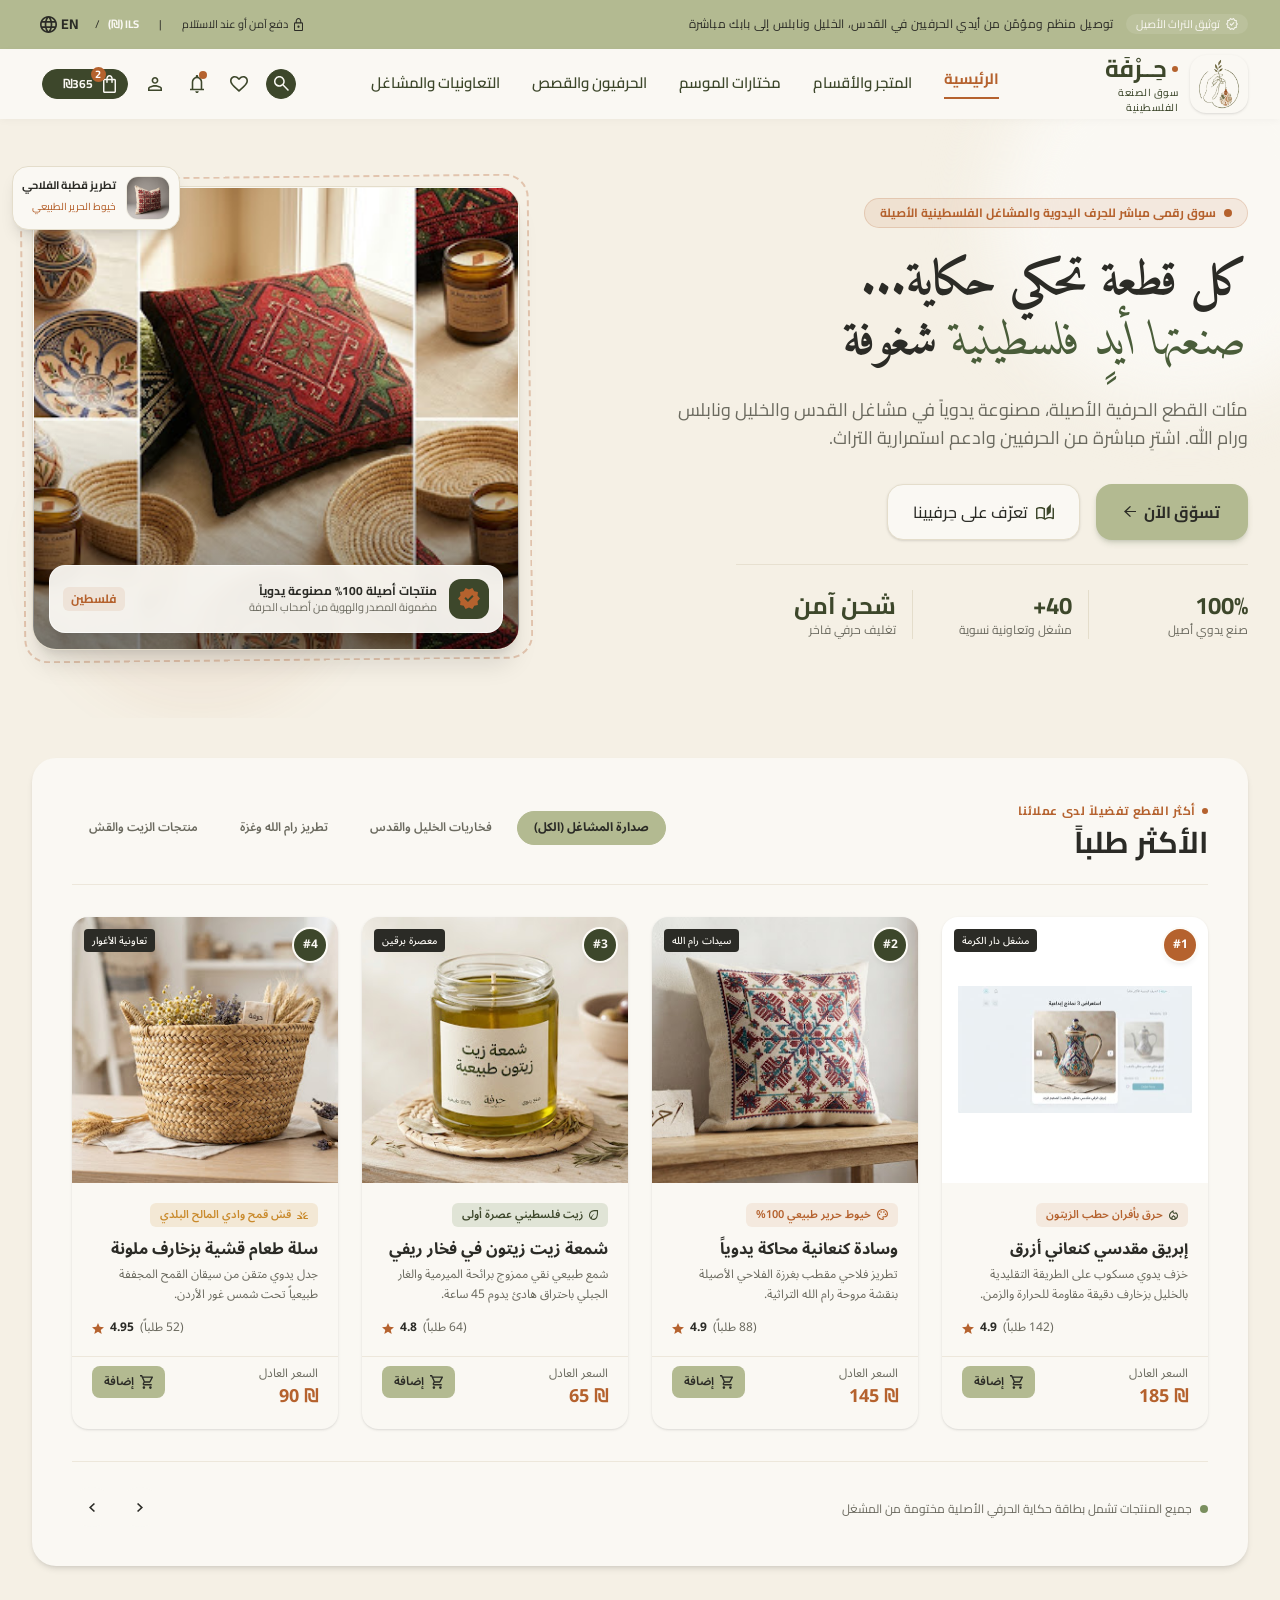
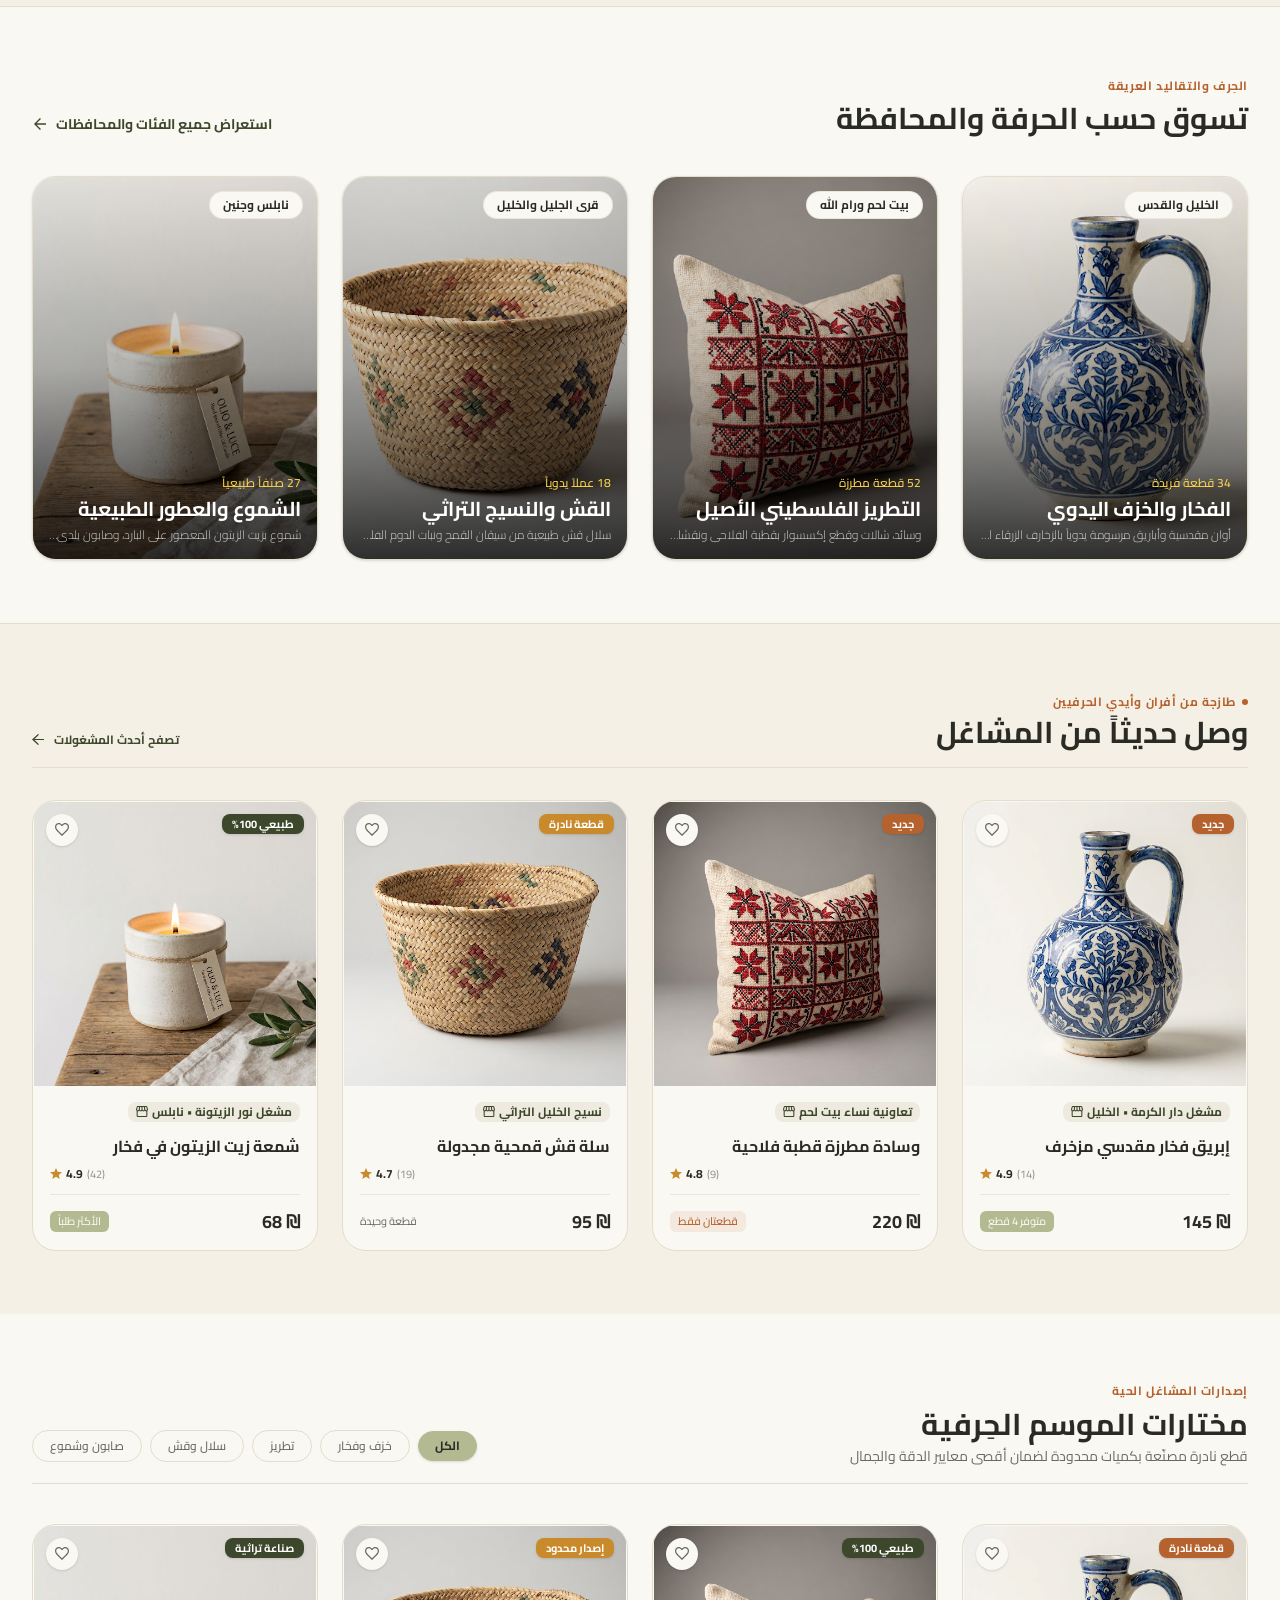
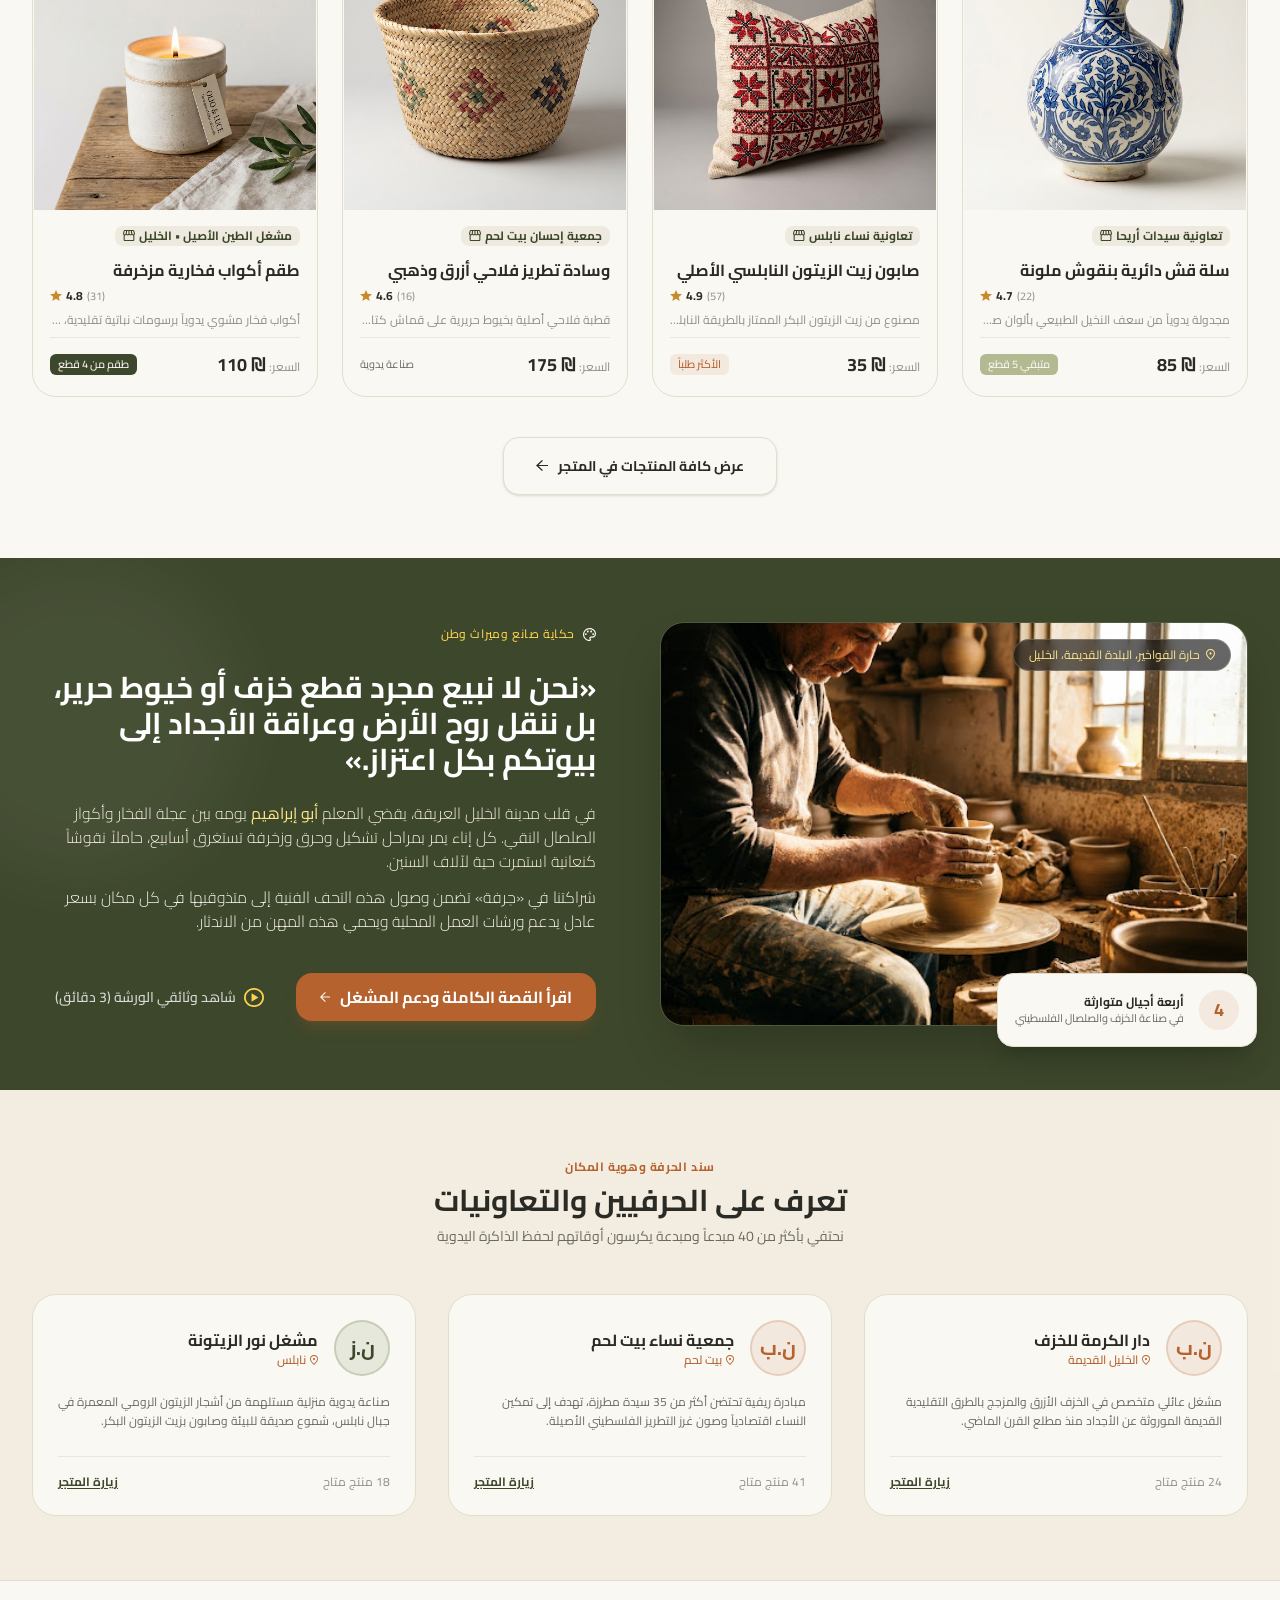
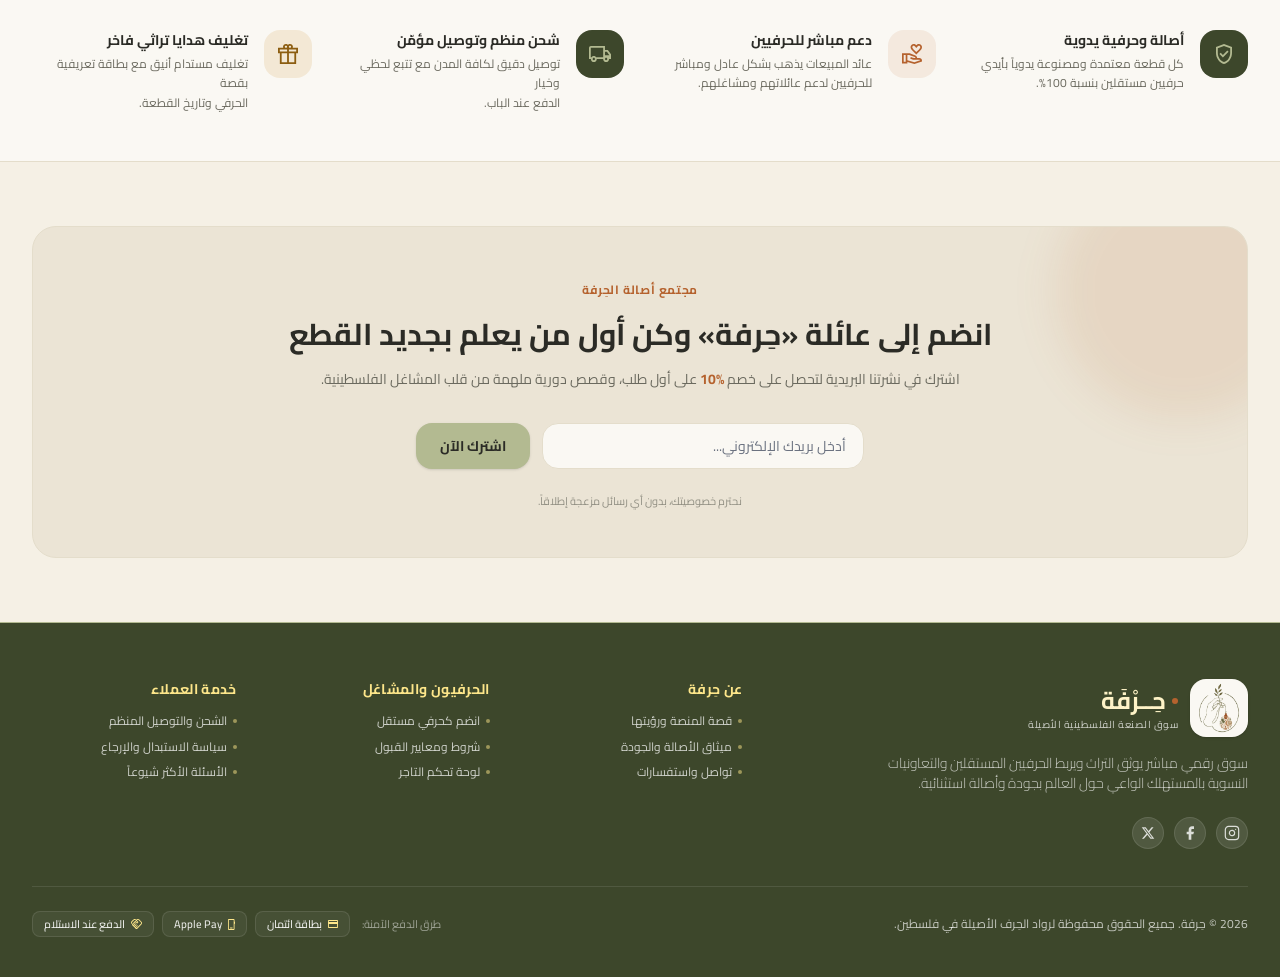
==== index.html @ 8f0bfb0e "firts commit" ====
<!DOCTYPE html>
<html lang="ar" dir="rtl" class="scroll-smooth motion-reduce:scroll-auto">

<head>
  <meta charset="UTF-8">
  <meta name="viewport" content="width=device-width, initial-scale=1.0">
  <meta name="description" content="حِرفة - سوق الصنعة الفلسطينية الأصيلة">
  <title>حِرفة | سوق الصنعة الفلسطينية الأصيلة</title>
  <link rel="preconnect" href="https://fonts.googleapis.com">
  <link rel="preconnect" href="https://fonts.gstatic.com" crossorigin>
  <link
    href="https://fonts.googleapis.com/css2?family=Amiri:ital,wght@0,700;1,400&family=Cairo:wght@300;400;500;600;700&family=Noto+Sans+Arabic:wght@400;500;600;700&display=swap"
    rel="stylesheet">
  <link rel="stylesheet" href="assets/css/output.css">
</head>

<body class="overflow-x-hidden bg-canvas font-cairo text-ink antialiased">

  <div id="toast"
    class="fixed left-1/2 top-5 z-[100] -translate-x-1/2 -translate-y-24 rounded-lg bg-olive px-5 py-3 text-sm font-semibold text-white shadow-soft transition-transform duration-300"
    role="status"></div>

  <header class="relative z-50 bg-surface" data-node-id="223:3408">
    <aside class="bg-sage px-4 py-2 text-ink lg:px-8" data-node-id="223:3409">
      <div class="mx-auto flex h-[32.667px] max-w-[1280px] items-center justify-center md:justify-between">
        <div class="flex shrink-0 items-center gap-3">
          <div class="flex items-center gap-1.5 rounded-full bg-white/10 px-2.5 py-0.5">
            <img src="assets/imgs/mcp/header-badge.svg" alt="" class="h-[11.88px] w-[12.441px]">
            <span class="text-[11px] leading-4 text-surface">توثيق التراث الأصيل</span>
          </div>
          <p class="hidden text-xs leading-4 tracking-[.3px] lg:block">توصيل منظم ومؤمّن من أيدي الحرفيين في القدس،
            الخليل ونابلس إلى بابك مباشرة</p>
        </div>
        <div class="hidden shrink-0 items-center gap-5 md:flex">
          <div class="flex items-center gap-1.5">
            <img src="assets/imgs/mcp/header-lock.svg" alt="" class="h-[12.656px] w-[9.687px]">
            <span class="text-[11px] leading-4">دفع آمن أو عند الاستلام</span>
          </div>
          <span class="text-[11px] leading-4">|</span>
          <div class="flex items-center gap-2">
            <span lang="en" class="text-[11px] font-bold leading-4 text-surface">ILS (₪)</span>
            <span class="text-[11px] leading-4">/</span>
            <button id="languageToggle" type="button" class="language-toggle flex items-center gap-1 rounded-lg p-2"
              aria-label="Switch to English">
              <span class="language-label text-sm font-bold leading-[14px]" lang="en">EN</span>
              <img src="assets/imgs/mcp/header-globe.svg" alt="" class="h-[16.667px] w-[16.667px]">
            </button>
          </div>
        </div>
      </div>
    </aside>

    <div class="h-[70px] bg-surface px-4 shadow-[0_2px_7.5px_rgba(43,43,38,.03)] backdrop-blur-[6px] lg:px-8"
      data-node-id="223:3436">
      <div class="mx-auto hidden h-full max-w-[1216px] items-center justify-between py-[10px] lg:flex">
        <a href="#home" class="flex w-[184px] shrink-0 items-center justify-start gap-3" aria-label="حرفة الرئيسية"
          data-node-id="223:3474">
          <span class="flex h-[58px] w-[58px] items-center justify-center rounded-[16px] bg-surface p-1 shadow-sm"><img
              src="assets/imgs/mcp/header-logo.png" alt="شعار حرفة" class="h-[50px] w-[50px] object-cover"></span>
          <div class="text-right">
            <div class="flex items-center justify-start gap-1.5"><span
                class="h-1.5 w-1.5 rounded-full bg-copper"></span><strong
                class="text-2xl font-bold leading-8 tracking-[-.6px] text-olive">حِــرْفَة</strong></div><small
              class="block text-[10px] font-medium leading-[15px] tracking-[.5px] text-olive">سوق الصنعة
              الفلسطينية</small>
          </div>
        </a>

        <nav class="flex shrink-0 items-center gap-8 text-[15px] font-semibold leading-[22.5px] text-olive"
          data-node-id="223:3463">
          <a href="#home" class="border-b-2 border-copper pb-1.5 font-bold text-copper">الرئيسية</a>
          <a href="#shop" class="py-1">المتجر والأقسام</a>
          <a href="#season" class="py-1">مختارات الموسم</a>
          <a href="#artisans" class="py-1">الحرفيون والقصص</a>
          <a href="#artisans" class="py-1">التعاونيات والمشاغل</a>
        </nav>

        <div class="flex h-[50px] shrink-0 items-center gap-3 p-[10px]" data-node-id="223:3438">
          <button id="searchButton"
            class="flex h-[30px] w-[30px] items-center justify-center overflow-hidden rounded-full border border-olive bg-olive p-px"
            aria-label="بحث"><img src="assets/imgs/mcp/header-search-exact.svg" alt=""
              class="h-[28.667px] w-[14.663px] max-w-none"></button>
          <button class="flex h-[30px] w-[30px] items-center justify-center rounded-full" aria-label="الحساب"><img
              src="assets/imgs/mcp/header-user.svg" alt="" class="h-[16.283px] w-[17.875px]"></button>
          <button class="relative flex h-[30px] w-[30px] items-center justify-center rounded-full"
            aria-label="الإشعارات"><img src="assets/imgs/mcp/header-bell.svg" alt=""
              class="h-[17.963px] w-[14.208px]"><span
              class="absolute right-[5.42px] top-[2.33px] h-2 w-2 rounded-full bg-copper"></span></button>
          <button class="flex h-[30px] w-[30px] items-center justify-center rounded-full" aria-label="المشاهدة"><img
              src="assets/imgs/mcp/header-eye.svg" alt="" class="h-[14.032px] w-[14.208px]"></button>
          <button id="cartButton"
            class="relative flex h-[30px] w-[86.208px] items-center justify-center gap-2.5 rounded-full border border-olive bg-olive px-[11px] text-surface"
            aria-label="سلة المشتريات">
            <span class="relative"><img src="assets/imgs/mcp/header-cart.svg" alt=""
                class="h-[17.875px] w-[14.208px]"><span id="cartCount"
                class="absolute left-[-12px] top-[-7.73px] flex h-[15px] min-w-[15px] items-center justify-center rounded-full bg-copper px-1 text-[11px] font-bold leading-[11px] text-white">2</span></span>
            <bdi id="cartTotal" class="w-10 text-right text-xs font-bold leading-3">₪365</bdi>
          </button>
        </div>
      </div>

      <div class="flex h-full items-center justify-between lg:hidden">
        <a href="#home"
          class="flex h-[52px] w-[52px] items-center justify-center rounded-[16px] bg-surface p-1 shadow-sm"><img
            src="assets/imgs/mcp/header-logo.png" alt="شعار حرفة" class="h-11 w-11 object-cover"></a>
        <div class="flex items-center gap-1"><button type="button"
            class="language-toggle flex h-9 items-center gap-1 rounded-full px-2 text-xs font-bold text-olive"
            aria-label="Switch to English"><span class="language-label" lang="en">EN</span><img
              src="assets/imgs/mcp/header-globe.svg" alt="" class="h-4 w-4"></button><button id="mobileSearchButton"
            class="flex h-9 w-9 items-center justify-center overflow-hidden rounded-full border border-olive bg-olive"
            aria-label="بحث"><img src="assets/imgs/mcp/header-search-exact.svg" alt=""
              class="h-[28.667px] w-[14.663px] max-w-none"></button><button id="menuButton"
            class="flex h-9 w-9 items-center justify-center rounded-full" aria-label="القائمة"><i data-lucide="menu"
              class="h-5 w-5"></i></button></div>
      </div>
    </div>

    <div id="mobileMenu" class="hidden border-t border-line bg-surface px-5 py-4 lg:hidden">
      <nav class="grid gap-3 text-sm font-semibold">
        <a href="#home">الرئيسية</a><a href="#shop">المتجر والأقسام</a><a href="#season">مختارات الموسم</a><a
          href="#artisans">الحرفيون والقصص</a><a href="#artisans">التعاونيات والمشاغل</a>
      </nav>
    </div>
  </header>

  <div id="searchPanel" class="fixed inset-0 z-[80] hidden bg-ink/50 p-4 backdrop-blur-sm">
    <div class="mx-auto mt-24 max-w-2xl rounded-lg bg-surface p-5 shadow-soft">
      <div class="flex items-center gap-3 border-b border-line pb-4">
        <i data-lucide="search" class="h-5 w-5 text-muted"></i>
        <input id="globalSearch" type="search" placeholder="ابحث عن قطعة، حرفة، أو مشغل..."
          class="w-full bg-transparent text-base outline-none">
        <button id="closeSearch" class="flex h-8 w-8 items-center justify-center rounded-full hover:bg-canvas"
          aria-label="إغلاق"><i data-lucide="x" class="h-4 w-4"></i></button>
      </div>
      <p class="pt-4 text-xs text-muted">جرّب: تطريز، فخار، قش، شموع</p>
    </div>
  </div>

  <main>
    <section id="home" class="relative h-auto overflow-hidden bg-canvas lg:h-[599px]" data-node-id="223:91">
      <div class="absolute -right-24 -top-24 h-96 w-96 rounded-full bg-surface blur-[32px]"></div>
      <div class="absolute bottom-0 left-10 h-80 w-80 rounded-full bg-copper/5 blur-[20px]"></div>
      <div
        class="relative mx-auto grid max-w-[1280px] gap-9 px-4 py-9 sm:py-12 lg:h-[599px] lg:grid-cols-12 lg:grid-rows-[471px] lg:gap-8 lg:px-8 lg:py-16">
        <div class="relative z-10 flex flex-col items-start gap-6 self-center text-right lg:col-span-7"
          data-node-id="223:95">
          <div
            class="flex max-w-full items-center gap-2 rounded-full border border-copper/20 bg-copper/10 px-3 py-1.5 text-[10px] font-bold leading-4 text-copper sm:px-[15px] sm:text-xs"
            data-node-id="223:96"><span class="h-2 w-2 shrink-0 rounded-full bg-copper"></span><span
              class="truncate">سوق رقمي مباشر للحِرف اليدوية والمشاغل الفلسطينية الأصيلة</span></div>
          <h1
            class="w-full font-amiri text-[36px] font-bold leading-[1.25] text-ink sm:text-5xl lg:text-[48px] lg:leading-[60px]"
            data-node-id="223:100">كل قطعة تحكي حكاية...<br><em class="font-normal text-[#4a5d3a]">صنعتها أيدٍ
              فلسطينية</em> شغوفة</h1>
          <p class="w-full max-w-[576px] text-base leading-7 text-muted lg:text-lg" data-node-id="223:102">مئات القطع
            الحرفية الأصيلة، مصنوعة يدوياً في مشاغل القدس والخليل ونابلس ورام الله. اشترِ مباشرة من الحرفيين وادعم
            استمرارية التراث.</p>
          <div class="grid w-full grid-cols-2 gap-3 pt-2 sm:flex sm:flex-wrap sm:justify-start sm:gap-[16.01px]"
            data-node-id="223:104">
            <a href="#shop"
              class="relative inline-flex min-w-0 items-center justify-center gap-2 rounded-[16px] bg-sage px-3 py-3.5 text-sm font-bold leading-6 shadow-[0_4px_6px_-1px_rgba(74,93,58,.2),0_2px_4px_-2px_rgba(74,93,58,.2)] sm:px-7 sm:py-4 sm:text-base"><span
                class="whitespace-nowrap">تسوّق الآن</span><img src="assets/imgs/mcp/hero-cart.svg" alt=""
                class="h-[11.625px] w-[11.625px]"></a>
            <a href="#artisans"
              class="inline-flex min-w-0 items-center justify-center gap-2 rounded-[16px] border border-line bg-surface px-2 py-3.5 text-sm font-medium leading-6 shadow-sm sm:px-[25px] sm:py-[15px] sm:text-base"><img
                src="assets/imgs/mcp/hero-arrow.svg" alt="" class="h-[15.777px] w-[17.917px]"><span
                class="whitespace-nowrap">تعرّف على حِرفيينا</span></a>
          </div>
          <div
            class="grid min-h-[75px] w-full max-w-[512px] grid-cols-3 gap-2 border-t border-line/80 pt-5 sm:gap-4 sm:pt-[25px]"
            data-node-id="223:116">
            <div class="border-l border-line pl-2 text-right sm:pl-[17px]"><strong
                class="block text-xl leading-8 text-olive sm:text-2xl"><bdi>100%</bdi></strong><span
                class="block text-[10px] leading-4 text-muted sm:text-xs">صنع يدوي أصيل</span></div>
            <div class="border-l border-line pl-2 text-right sm:pl-[17px]"><strong
                class="block text-xl leading-8 text-olive sm:text-2xl"><bdi>+40</bdi></strong><span
                class="block text-[10px] leading-4 text-muted sm:text-xs">مشغل وتعاونية نسوية</span></div>
            <div class="text-right"><strong class="block whitespace-nowrap text-xl leading-8 text-olive sm:text-2xl">شحن
                آمن</strong><span class="block text-[10px] leading-4 text-muted sm:text-xs">تغليف حرفي فاخر</span></div>
          </div>
        </div>

        <div class="relative mx-auto w-full max-w-[488px] self-center lg:col-span-5 lg:mx-0 lg:h-[463.59px]"
          data-node-id="223:132">
          <div class="absolute -inset-[10.5px] rotate-[-.58deg] rounded-[24px] border-2 border-dashed border-copper/30">
          </div>
          <div
            class="relative h-[410px] overflow-hidden rounded-[24px] border border-line bg-surface p-px shadow-[0_20px_25px_-5px_rgba(0,0,0,.1),0_8px_10px_-6px_rgba(0,0,0,.1)] sm:h-[463.59px]">
            <div class="relative h-[408px] w-full overflow-hidden sm:h-[461.59px]">
              <img src="assets/imgs/mcp/hero-main.png"
                alt="مجموعة مشغولات فلسطينية يدوية أصيلة من التطريز والفخار والقش"
                class="absolute left-[-35.01%] top-0 h-full w-[170.03%] max-w-none">
            </div>
            <div
              class="pointer-events-none absolute inset-0 bg-gradient-to-t from-black/50 via-transparent to-transparent">
            </div>
            <div
              class="absolute bottom-[15.99px] left-4 right-4 rounded-[16px] border border-white/60 bg-surface/95 p-[13px] shadow-[0_10px_15px_-3px_rgba(0,0,0,.1),0_4px_6px_-4px_rgba(0,0,0,.1)] backdrop-blur-[6px]">
              <div class="flex items-center justify-between gap-3">
                <div class="flex items-center gap-3">
                  <span class="flex h-10 w-10 shrink-0 items-center justify-center rounded-xl bg-olive"><img
                      src="assets/imgs/mcp/hero-seal.svg" alt="" class="h-[21px] w-[22px]"></span>
                  <span class="text-right"><strong class="block text-xs leading-4">منتجات أصيلة 100% مصنوعة
                      يدوياً</strong><small class="block text-[11px] leading-[16.5px] text-muted">مضمونة المصدر والهوية
                      من أصحاب الحرفة</small></span>
                </div>
                <span class="rounded-md bg-copper/10 px-2 py-1 text-xs font-bold leading-4 text-copper">فلسطين</span>
              </div>
            </div>
          </div>
          <div
            class="absolute -top-4 left-0 flex max-w-[190px] items-center gap-2.5 rounded-[16px] border border-line bg-surface p-[9px] shadow-[0_10px_15px_-3px_rgba(0,0,0,.1),0_4px_6px_-4px_rgba(0,0,0,.1)] sm:-left-5 sm:-top-5">
            <img src="assets/imgs/mcp/hero-detail.png" alt="تطريز فلسطيني"
              class="h-11 w-11 shrink-0 rounded-xl border border-line/50 object-cover">
            <span class="pb-[3px] text-right"><b class="block whitespace-nowrap text-[11px] leading-[13.75px]">تطريز
                قطبة الفلاحي</b><small
                class="mt-1.5 block whitespace-nowrap text-[10px] font-medium leading-[15px] text-copper">خيوط الحرير
                الطبيعي</small></span>
          </div>
        </div>
      </div>
    </section>

    <section id="shop" class="bg-canvas px-4 py-10 lg:h-[888.5px] lg:px-8" data-node-id="223:158">
      <div
        class="reveal opacity-100 translate-y-0 transition-[opacity,transform] duration-[650ms] ease-out sm:translate-y-[22px] sm:opacity-0 motion-reduce:sm:translate-y-0 motion-reduce:sm:opacity-100 mx-auto flex max-w-[1216px] flex-col gap-6 overflow-hidden rounded-[20px] bg-surface p-4 shadow-[0_4px_6px_-1px_rgba(0,0,0,.1),0_2px_4px_-2px_rgba(0,0,0,.1)] sm:gap-8 sm:rounded-[24px] sm:p-5 lg:h-[808.5px] lg:p-10">
        <div
          class="flex flex-col gap-5 border-b border-line/60 pb-[25px] lg:h-[87px] lg:flex-row lg:items-start lg:justify-between"
          data-node-id="223:161">
          <div class="shrink-0 pt-[5.5px] text-right">
            <p class="flex items-center gap-1.5 text-xs font-bold leading-4 tracking-[.6px] text-copper"><span
                class="h-1.5 w-1.5 rounded-full bg-copper"></span>أكثر القطع تفضيلاً لدى عملائنا</p>
            <h2 class="mt-[4.5px] text-[30px] font-bold leading-9">الأكثر طلباً</h2>
          </div>
          <div
            class="hide-scrollbar [scrollbar-width:none] [&::-webkit-scrollbar]:hidden flex gap-2 overflow-x-auto pb-1 pt-[13px] font-noto">
            <button
              class="filter-chip shrink-0 rounded-full border border-sage bg-sage px-4 py-2 text-xs font-bold leading-4 text-ink"
              data-filter="all">صدارة المشاغل (الكل)</button>
            <button
              class="filter-chip shrink-0 rounded-full border border-transparent px-4 py-2 text-xs font-semibold leading-4 text-muted"
              data-filter="pottery">فخاريات الخليل والقدس</button>
            <button
              class="filter-chip shrink-0 rounded-full border border-transparent px-4 py-2 text-xs font-semibold leading-4 text-muted"
              data-filter="embroidery">تطريز رام الله وغزة</button>
            <button
              class="filter-chip shrink-0 rounded-full border border-transparent px-4 py-2 text-xs font-semibold leading-4 text-muted"
              data-filter="natural">منتجات الزيت والقش</button>
          </div>
        </div>
        <div
          class="product-grid mobile-rail popular-rail -mx-4 flex snap-x snap-mandatory gap-4 overflow-x-auto overscroll-x-contain px-4 pb-2 [scrollbar-width:none] [&::-webkit-scrollbar]:hidden [&>*]:w-[min(82vw,310px)] [&>*]:shrink-0 [&>*]:snap-start sm:mx-0 sm:grid sm:gap-6 sm:overflow-visible sm:px-0 sm:pb-0 sm:[&>*]:w-auto sm:[&>*]:shrink sm:grid-cols-2 lg:h-[512.5px] lg:grid-cols-4"
          data-node-id="223:177">
          <article
            class="product-card [&_img]:transition-transform [&_img]:duration-500 [&_img]:ease-out hover:[&_img]:scale-[1.045] flex h-[486px] flex-col justify-between sm:h-[512.5px] overflow-hidden rounded-[16px] bg-surface font-noto shadow-sm"
            data-category="pottery" data-name="إبريق مقدسي كنعاني أزرق" data-node-id="223:288">
            <div>
              <div class="relative h-[240px] overflow-hidden bg-white sm:h-auto sm:aspect-square"><img
                  src="assets/imgs/mcp/popular-pitcher.png" alt="إبريق خزفي مقدسي فاخر"
                  class="absolute left-[6.02%] top-[26.03%] h-[47.94%] w-[87.97%] max-w-none"><span
                  class="absolute right-3 top-3 flex h-8 w-8 items-center justify-center rounded-full bg-copper text-xs font-bold text-white ring-2 ring-[#fdfbf6] shadow-md">#1</span><span
                  class="absolute left-3 top-3 rounded bg-ink px-2 py-1 text-[10px] font-medium leading-[15px] text-surface">مشغل
                  دار الكرمة</span></div>
              <div class="flex h-[173.5px] flex-col items-start gap-1 p-5"><span
                  class="flex h-[24.5px] items-center gap-1.5 rounded-md bg-copper/10 px-2.5 text-[11px] font-semibold text-copper"><img
                    src="assets/imgs/mcp/pitcher-flame.svg" alt="" class="h-[10.292px] w-[8.667px]">حرق بأفران حطب
                  الزيتون</span>
                <h3 class="w-full pt-1.5 text-right text-base font-bold leading-6">إبريق مقدسي كنعاني أزرق</h3>
                <p class="w-full text-right text-xs leading-[19.5px] text-muted">خزف يدوي مسكوب على الطريقة
                  التقليدية<br>بالخليل بزخارف دقيقة مقاومة للحرارة والزمن.</p>
                <div class="flex w-full items-center justify-end gap-1.5 pt-3 text-xs"><span class="text-muted">(142
                    طلباً)</span><bdi class="font-bold">4.9</bdi><img src="assets/imgs/mcp/pitcher-star.svg" alt=""
                    class="h-[11.083px] w-[11.667px]"></div>
              </div>
            </div>
            <div class="flex h-[73px] items-start justify-between border-t border-line/60 px-5 pb-5 pt-[9px]">
              <div class="text-right"><span class="block text-xs leading-4 text-muted">السعر العادل</span><bdi
                  class="block text-lg font-bold leading-7 text-copper">185 ₪</bdi></div><button
                class="add-cart flex items-center gap-1.5 rounded-lg bg-sage px-3 py-2 text-xs font-semibold"
                data-price="185"><img src="assets/imgs/mcp/pitcher-cart.svg" alt=""
                  class="h-[13.333px] w-[13.321px]"><span>إضافة</span></button>
            </div>
          </article>
          <article
            class="product-card [&_img]:transition-transform [&_img]:duration-500 [&_img]:ease-out hover:[&_img]:scale-[1.045] flex h-[486px] flex-col justify-between sm:h-[512.5px] overflow-hidden rounded-[16px] bg-surface font-noto shadow-sm"
            data-category="embroidery" data-name="وسادة كنعانية محاكة يدوياً" data-node-id="223:252">
            <div>
              <div class="relative h-[240px] overflow-hidden bg-white sm:h-auto sm:aspect-square"><img
                  src="assets/imgs/mcp/popular-cushion.png" alt="وسادة تطريز فلسطيني"
                  class="absolute left-[-41.76%] top-0 h-full w-[183.51%] max-w-none"><span
                  class="absolute right-3 top-3 flex h-8 w-8 items-center justify-center rounded-full bg-olive text-xs font-bold text-surface ring-2 ring-[#fdfbf6] shadow-md">#2</span><span
                  class="absolute left-3 top-3 rounded bg-ink px-2 py-1 text-[10px] font-medium leading-[15px] text-surface">سيدات
                  رام الله</span></div>
              <div class="flex h-[173.5px] flex-col items-start gap-1 p-5"><span
                  class="flex h-[24.5px] items-center gap-1.5 rounded-md bg-copper/10 px-2.5 text-[11px] font-semibold text-copper"><img
                    src="assets/imgs/mcp/cushion-leaf.svg" alt="" class="h-[10.833px] w-[10.833px]">خيوط حرير طبيعي
                  100%</span>
                <h3 class="w-full pt-1.5 text-right text-base font-bold leading-6">وسادة كنعانية محاكة يدوياً</h3>
                <p class="w-full text-right text-xs leading-[19.5px] text-muted">تطريز فلاحي مقطب بغرزة الفلاحي
                  الأصيلة<br>بنقشة مروحة رام الله التراثية.</p>
                <div class="flex w-full items-center justify-end gap-1.5 pt-3 text-xs"><span class="text-muted">(88
                    طلباً)</span><bdi class="font-bold">4.9</bdi><img src="assets/imgs/mcp/cushion-star.svg" alt=""
                    class="h-[11.083px] w-[11.667px]"></div>
              </div>
            </div>
            <div class="flex h-[73px] items-start justify-between border-t border-line/60 px-5 pb-5 pt-[9px]">
              <div class="text-right"><span class="block text-xs leading-4 text-muted">السعر العادل</span><bdi
                  class="block text-lg font-bold leading-7 text-copper">145 ₪</bdi></div><button
                class="add-cart flex items-center gap-1.5 rounded-lg bg-sage px-3 py-2 text-xs font-semibold"
                data-price="145"><img src="assets/imgs/mcp/cushion-cart.svg" alt=""
                  class="h-[13.333px] w-[13.321px]"><span>إضافة</span></button>
            </div>
          </article>
          <article
            class="product-card [&_img]:transition-transform [&_img]:duration-500 [&_img]:ease-out hover:[&_img]:scale-[1.045] flex h-[486px] flex-col justify-between sm:h-[512.5px] overflow-hidden rounded-[16px] bg-surface font-noto shadow-sm"
            data-category="natural" data-name="شمعة زيت زيتون في فخار ريفي" data-node-id="223:214">
            <div>
              <div class="relative h-[240px] overflow-hidden bg-white sm:h-auto sm:aspect-square"><img
                  src="assets/imgs/mcp/popular-candle.png" alt="شمعة زيت زيتون طبيعية"
                  class="absolute left-[-41.76%] top-0 h-full w-[183.51%] max-w-none"><span
                  class="absolute right-3 top-3 flex h-8 w-8 items-center justify-center rounded-full bg-olive text-xs font-bold text-surface ring-2 ring-[#fdfbf6] shadow-md">#3</span><span
                  class="absolute left-3 top-3 rounded bg-ink px-2 py-1 text-[10px] font-medium leading-[15px] text-surface">معصرة
                  برقين</span></div>
              <div class="flex h-[173.5px] flex-col items-start gap-1 p-5"><span
                  class="flex h-[24.5px] items-center gap-1.5 rounded-md bg-[#7a8f5e]/20 px-2.5 text-[11px] font-semibold text-olive"><img
                    src="assets/imgs/mcp/candle-leaf.svg" alt="" class="h-[9.204px] w-[9.206px]">زيت فلسطيني عصرة
                  أولى</span>
                <h3 class="w-full pt-1.5 text-right text-base font-bold leading-6">شمعة زيت زيتون في فخار ريفي</h3>
                <p class="w-full text-right text-xs leading-[19.5px] text-muted">شمع طبيعي نقي ممزوج برائحة الميرمية
                  والغار<br>الجبلي باحتراق هادئ يدوم 45 ساعة.</p>
                <div class="flex w-full items-center justify-end gap-1.5 pt-3 text-xs"><span class="text-muted">(64
                    طلباً)</span><bdi class="font-bold">4.8</bdi><img src="assets/imgs/mcp/candle-star.svg" alt=""
                    class="h-[11.083px] w-[11.667px]"></div>
              </div>
            </div>
            <div class="flex h-[73px] items-start justify-between border-t border-line/60 px-5 pb-5 pt-[9px]">
              <div class="text-right"><span class="block text-xs leading-4 text-muted">السعر العادل</span><bdi
                  class="block text-lg font-bold leading-7 text-copper">65 ₪</bdi></div><button
                class="add-cart flex items-center gap-1.5 rounded-lg bg-sage px-3 py-2 text-xs font-semibold"
                data-price="65"><img src="assets/imgs/mcp/candle-cart.svg" alt=""
                  class="h-[13.333px] w-[13.321px]"><span>إضافة</span></button>
            </div>
          </article>
          <article
            class="product-card [&_img]:transition-transform [&_img]:duration-500 [&_img]:ease-out hover:[&_img]:scale-[1.045] flex h-[486px] flex-col justify-between sm:h-[512.5px] overflow-hidden rounded-[16px] bg-surface font-noto shadow-sm"
            data-category="natural" data-name="سلة طعام قشية بزخارف ملونة" data-node-id="223:178">
            <div>
              <div class="relative h-[240px] overflow-hidden bg-white sm:h-auto sm:aspect-square"><img
                  src="assets/imgs/mcp/popular-basket.png" alt="سلة قش من قش القمح"
                  class="absolute left-[-41.76%] top-0 h-full w-[183.51%] max-w-none"><span
                  class="absolute right-3 top-3 flex h-8 w-8 items-center justify-center rounded-full bg-olive text-xs font-bold text-surface ring-2 ring-[#fdfbf6] shadow-md">#4</span><span
                  class="absolute left-3 top-3 rounded bg-ink px-2 py-1 text-[10px] font-medium leading-[15px] text-surface">تعاونية
                  الأغوار</span></div>
              <div class="flex h-[173.5px] flex-col items-start gap-1 p-5"><span
                  class="flex h-[24.5px] items-center gap-1.5 rounded-md bg-gold/15 px-2.5 text-[11px] font-semibold text-gold"><img
                    src="assets/imgs/mcp/basket-leaf.svg" alt="" class="h-[8.667px] w-[10.833px]">قش قمح وادي المالح
                  البلدي</span>
                <h3 class="w-full pt-1.5 text-right text-base font-bold leading-6">سلة طعام قشية بزخارف ملونة</h3>
                <p class="w-full text-right text-xs leading-[19.5px] text-muted">جدل يدوي متقن من سيقان القمح
                  المجففة<br>طبيعياً تحت شمس غور الأردن.</p>
                <div class="flex w-full items-center justify-end gap-1.5 pt-3 text-xs"><span class="text-muted">(52
                    طلباً)</span><bdi class="font-bold">4.95</bdi><img src="assets/imgs/mcp/basket-star.svg" alt=""
                    class="h-[11.083px] w-[11.667px]"></div>
              </div>
            </div>
            <div class="flex h-[73px] items-start justify-between border-t border-line/60 px-5 pb-5 pt-[9px]">
              <div class="text-right"><span class="block text-xs leading-4 text-muted">السعر العادل</span><bdi
                  class="block text-lg font-bold leading-7 text-copper">90 ₪</bdi></div><button
                class="add-cart flex items-center gap-1.5 rounded-lg bg-sage px-3 py-2 text-xs font-semibold"
                data-price="90"><img src="assets/imgs/mcp/basket-cart.svg" alt=""
                  class="h-[13.333px] w-[13.321px]"><span>إضافة</span></button>
            </div>
          </article>
        </div>
        <div
          class="flex min-h-[65px] flex-col items-start gap-3 border-t border-line/60 pt-5 text-xs text-muted sm:flex-row sm:justify-between sm:pt-[25px]"
          data-node-id="223:324">
          <p class="flex items-start gap-2 pt-1 leading-5 sm:items-center sm:pt-3"><span
              class="mt-1.5 h-2 w-2 shrink-0 rounded-full bg-[#7a8f5e] sm:mt-0"></span>جميع المنتجات تشمل بطاقة حكاية
            الحرفي الأصلية مختومة من المشغل</p>
          <div class="hidden gap-2 sm:flex"><button
              class="flex h-10 w-10 items-center justify-center rounded-full bg-surface" aria-label="التالي"><img
                src="assets/imgs/mcp/carousel-next.svg" alt="" class="h-[9px] w-[5.55px]"></button><button
              class="flex h-10 w-10 items-center justify-center rounded-full bg-surface" aria-label="السابق"><img
                src="assets/imgs/mcp/carousel-prev.svg" alt="" class="h-[9px] w-[5.55px]"></button></div>
        </div>
      </div>
    </section>

    <section class="border-y border-line bg-surface px-4 py-12 sm:py-[65px] lg:h-[618px] lg:px-8"
      data-node-id="223:336">
      <div
        class="reveal opacity-100 translate-y-0 transition-[opacity,transform] duration-[650ms] ease-out sm:translate-y-[22px] sm:opacity-0 motion-reduce:sm:translate-y-0 motion-reduce:sm:opacity-100 mx-auto flex max-w-[1216px] flex-col gap-7 sm:gap-10">
        <div class="flex items-end justify-between" data-node-id="223:338">
          <div class="flex flex-col items-start gap-[6.5px] pt-[5.5px] text-right" data-node-id="223:344">
            <p class="text-xs font-bold uppercase leading-4 tracking-[.6px] text-copper">الحِرف والتقاليد العريقة</p>
            <h2 class="text-[30px] font-bold leading-9 text-ink">تسوق حسب الحرفة والمحافظة</h2>
          </div>
          <a href="#shop" class="hidden items-center gap-2.5 p-0.5 text-sm font-bold leading-5 text-olive sm:flex"
            data-node-id="223:339">
            <span>استعراض جميع الفئات والمحافظات</span>
            <img src="assets/imgs/mcp/category-arrow.svg" alt="" class="h-[11.625px] w-[11.625px]">
          </a>
        </div>

        <div
          class="mobile-rail -mx-4 flex snap-x snap-mandatory gap-4 overflow-x-auto overscroll-x-contain px-4 pb-2 [scrollbar-width:none] [&::-webkit-scrollbar]:hidden [&>*]:w-[min(82vw,310px)] [&>*]:shrink-0 [&>*]:snap-start sm:mx-0 sm:grid sm:gap-6 sm:overflow-visible sm:px-0 sm:pb-0 sm:[&>*]:w-auto sm:[&>*]:shrink sm:grid-cols-2 lg:grid-cols-4"
          data-node-id="223:348">
          <a href="#shop"
            class="group relative h-[384px] overflow-hidden rounded-[24px] border border-line bg-surface p-px shadow-sm"
            data-node-id="223:394">
            <img src="assets/imgs/mcp/category-ceramics.png" alt="الفخار والخزف اليدوي الفلسطيني"
              class="absolute left-[-17.25%] top-0 h-full w-[134.51%] max-w-none transition-transform duration-500 group-hover:scale-[1.025]">
            <span class="absolute inset-0 bg-gradient-to-t from-black/80 via-black/25 via-50% to-transparent"></span>
            <span
              class="absolute right-[14px] top-[14px] rounded-full border border-line/60 bg-surface px-[13px] py-[5px] text-xs font-bold leading-4 text-ink backdrop-blur-[2px]">الخليل
              والقدس</span>
            <span class="absolute bottom-4 left-4 right-4 flex flex-col items-start gap-1 text-right">
              <small class="text-xs font-medium leading-4 text-[#fcd34d]">34 قطعة فريدة</small>
              <strong class="text-xl font-bold leading-7 text-white">الفخار والخزف اليدوي</strong>
              <span class="block w-full truncate text-xs font-light leading-4 text-white/80">أوانٍ مقدسية وأباريق مرسومة
                يدوياً بالزخارف الزرقاء التاريخية</span>
            </span>
          </a>

          <a href="#shop"
            class="group relative h-[384px] overflow-hidden rounded-[24px] border border-line bg-surface p-px shadow-sm"
            data-node-id="223:379">
            <img src="assets/imgs/mcp/category-embroidery.png" alt="التطريز الفلسطيني التراثي"
              class="absolute left-[-17.25%] top-0 h-full w-[134.51%] max-w-none transition-transform duration-500 group-hover:scale-[1.025]">
            <span class="absolute inset-0 bg-gradient-to-t from-black/80 via-black/25 via-50% to-transparent"></span>
            <span
              class="absolute right-[14px] top-[14px] rounded-full border border-line/60 bg-surface px-[13px] py-[5px] text-xs font-bold leading-4 text-ink backdrop-blur-[2px]">بيت
              لحم ورام الله</span>
            <span class="absolute bottom-4 left-4 right-4 flex flex-col items-start gap-1 text-right">
              <small class="text-xs font-medium leading-4 text-[#fcd34d]">52 قطعة مطرزة</small>
              <strong class="text-xl font-bold leading-7 text-white">التطريز الفلسطيني الأصيل</strong>
              <span class="block w-full truncate text-xs font-light leading-4 text-white/80">وسائد، شالات وقطع إكسسوار
                بقطبة الفلاحي ونقشات كنعانية</span>
            </span>
          </a>

          <a href="#shop"
            class="group relative h-[384px] overflow-hidden rounded-[24px] border border-line bg-surface p-px shadow-sm"
            data-node-id="223:364">
            <img src="assets/imgs/mcp/category-basket.png" alt="السلال والقش والنسيج الريفي"
              class="absolute left-[-17.25%] top-0 h-full w-[134.51%] max-w-none transition-transform duration-500 group-hover:scale-[1.025]">
            <span class="absolute inset-0 bg-gradient-to-t from-black/80 via-black/25 via-50% to-transparent"></span>
            <span
              class="absolute right-[14px] top-[14px] rounded-full border border-line/60 bg-surface px-[13px] py-[5px] text-xs font-bold leading-4 text-ink backdrop-blur-[2px]">قرى
              الجليل والخليل</span>
            <span class="absolute bottom-4 left-4 right-4 flex flex-col items-start gap-1 text-right">
              <small class="text-xs font-medium leading-4 text-[#fcd34d]">18 عملاً يدوياً</small>
              <strong class="text-xl font-bold leading-7 text-white">القش والنسيج التراثي</strong>
              <span class="block w-full truncate text-xs font-light leading-4 text-white/80">سلال قش طبيعية من سيقان
                القمح ونبات الدوم الفلسطيني</span>
            </span>
          </a>

          <a href="#shop"
            class="group relative h-[384px] overflow-hidden rounded-[24px] border border-line bg-surface p-px shadow-sm"
            data-node-id="223:349">
            <img src="assets/imgs/mcp/category-candle.png" alt="شموع وزيوت طبيعية وصابون نابلسي"
              class="absolute left-[-17.25%] top-0 h-full w-[134.51%] max-w-none transition-transform duration-500 group-hover:scale-[1.025]">
            <span class="absolute inset-0 bg-gradient-to-t from-black/80 via-black/25 via-50% to-transparent"></span>
            <span
              class="absolute right-[14px] top-[14px] rounded-full border border-line/60 bg-surface px-[13px] py-[5px] text-xs font-bold leading-4 text-ink backdrop-blur-[2px]">نابلس
              وجنين</span>
            <span class="absolute bottom-4 left-4 right-4 flex flex-col items-start gap-1 text-right">
              <small class="text-xs font-medium leading-4 text-[#fcd34d]">27 صنفاً طبيعياً</small>
              <strong class="text-xl font-bold leading-7 text-white">الشموع والعطور الطبيعية</strong>
              <span class="block w-full truncate text-xs font-light leading-4 text-white/80">شموع بزيت الزيتون المعصور
                على البارد، وصابون بلدي أصيل</span>
            </span>
          </a>
        </div>
      </div>
    </section>

    <section class="bg-canvas px-4 py-12 sm:py-16 lg:h-[689.5px] lg:px-8" data-node-id="223:409">
      <div
        class="reveal opacity-100 translate-y-0 transition-[opacity,transform] duration-[650ms] ease-out sm:translate-y-[22px] sm:opacity-0 motion-reduce:sm:translate-y-0 motion-reduce:sm:opacity-100 mx-auto flex max-w-[1216px] flex-col gap-8">
        <div class="flex items-end justify-between border-b border-line pb-[17px]" data-node-id="223:410">
          <div class="flex flex-col items-start gap-1 pt-[5.5px] text-right">
            <p class="flex items-center gap-1.5 text-xs font-bold uppercase leading-4 tracking-[.6px] text-copper"><span
                class="h-1.5 w-1.5 rounded-full bg-copper"></span>طازجة من أفران وأيدي الحرفيين</p>
            <h2 class="text-[30px] font-bold leading-9">وصل حديثاً من المشاغل</h2>
          </div>
          <a href="#shop"
            class="hidden items-center gap-2.5 py-0.5 text-xs font-bold leading-4 text-olive sm:flex"><span>تصفح أحدث
              المشغولات</span><img src="assets/imgs/mcp/arrival-arrow.svg" alt="" class="h-[11.625px] w-[11.625px]"></a>
        </div>
        <div
          class="mobile-rail -mx-4 flex snap-x snap-mandatory gap-4 overflow-x-auto overscroll-x-contain px-4 pb-2 [scrollbar-width:none] [&::-webkit-scrollbar]:hidden [&>*]:w-[min(82vw,310px)] [&>*]:shrink-0 [&>*]:snap-start sm:mx-0 sm:grid sm:gap-6 sm:overflow-visible sm:px-0 sm:pb-0 sm:[&>*]:w-auto sm:[&>*]:shrink sm:grid-cols-2 lg:grid-cols-4"
          data-node-id="223:422">
          <article
            class="product-card [&_img]:transition-transform [&_img]:duration-500 [&_img]:ease-out hover:[&_img]:scale-[1.045] group flex h-[451px] flex-col overflow-hidden rounded-[24px] border border-line bg-surface p-px"
            data-node-id="223:543">
            <div class="relative h-[284px] shrink-0 overflow-hidden"><img src="assets/imgs/mcp/arrival-pitcher.png"
                alt="إبريق خزفي أزرق" class="h-full w-full object-cover"><span
                class="absolute right-3 top-3 rounded-lg bg-copper px-2.5 py-0.5 text-[11px] font-bold leading-[16.5px] text-white shadow-sm">جديد</span><button
                class="favorite absolute left-3 top-3 flex h-8 w-8 items-center justify-center rounded-full bg-surface shadow-sm"
                aria-label="إضافة للمفضلة"><img src="assets/imgs/mcp/arrival-heart.svg" alt=""
                  class="h-[13.323px] w-[14.625px]"></button><button
                class="add-cart absolute bottom-3 left-3 right-3 flex translate-y-0 items-center sm:translate-y-2 justify-center gap-2 rounded-[16px] bg-sage px-4 py-2.5 text-xs font-bold opacity-100 shadow-md transition-all sm:opacity-0 group-hover:translate-y-0 group-hover:opacity-100"
                data-price="145"><span>إضافة إلى السلة</span><img src="assets/imgs/mcp/arrival-cart.svg" alt=""
                  class="h-[13.103px] w-[12.918px]"></button></div>
            <div class="flex min-h-0 flex-1 flex-col p-4">
              <div class="flex justify-start pb-3"><span
                  class="flex items-center gap-1 rounded-lg bg-line/50 px-2 py-0.5 text-xs font-bold leading-4 text-olive">مشغل
                  دار الكرمة • الخليل<img src="assets/imgs/mcp/arrival-shop.svg" alt=""
                    class="h-[10.354px] w-[11.584px]"></span></div>
              <h3 class="pb-2 text-right text-base font-bold leading-6">إبريق فخار مقدسي مزخرف</h3>
              <div class="flex items-center justify-end gap-1 pb-3"><span
                  class="text-[11px] leading-4 text-[#918f83]">(14)</span><bdi
                  class="text-xs font-bold leading-4">4.9</bdi><img src="assets/imgs/mcp/arrival-star.svg" alt=""
                  class="h-[11.083px] w-[11.667px]"></div>
              <div class="mt-auto flex items-center justify-between border-t border-line/60 pt-[13px]"><bdi
                  class="text-lg font-bold leading-7">145 ₪</bdi><span
                  class="rounded-md bg-sage px-2 py-0.5 text-[11px] font-medium leading-[16.5px] text-surface">متوفر 4
                  قطع</span></div>
            </div>
          </article>
          <article
            class="product-card [&_img]:transition-transform [&_img]:duration-500 [&_img]:ease-out hover:[&_img]:scale-[1.045] group flex h-[451px] flex-col overflow-hidden rounded-[24px] border border-line bg-surface p-px"
            data-node-id="223:503">
            <div class="relative h-[284px] shrink-0 overflow-hidden"><img src="assets/imgs/mcp/arrival-cushion.png"
                alt="وسادة تطريز كنعانية" class="h-full w-full object-cover"><span
                class="absolute right-3 top-3 rounded-lg bg-copper px-2.5 py-0.5 text-[11px] font-bold leading-[16.5px] text-white shadow-sm">جديد</span><button
                class="favorite absolute left-3 top-3 flex h-8 w-8 items-center justify-center rounded-full bg-surface shadow-sm"
                aria-label="إضافة للمفضلة"><img src="assets/imgs/mcp/arrival-heart.svg" alt=""
                  class="h-[13.323px] w-[14.625px]"></button><button
                class="add-cart absolute bottom-3 left-3 right-3 flex translate-y-0 items-center sm:translate-y-2 justify-center gap-2 rounded-[16px] bg-sage px-4 py-2.5 text-xs font-bold opacity-100 shadow-md transition-all sm:opacity-0 group-hover:translate-y-0 group-hover:opacity-100"
                data-price="220"><span>إضافة إلى السلة</span><img src="assets/imgs/mcp/arrival-cart.svg" alt=""
                  class="h-[13.103px] w-[12.918px]"></button></div>
            <div class="flex min-h-0 flex-1 flex-col p-4">
              <div class="flex justify-start pb-3"><span
                  class="flex items-center gap-1 rounded-lg bg-line/50 px-2 py-0.5 text-xs font-bold leading-4 text-olive">تعاونية
                  نساء بيت لحم<img src="assets/imgs/mcp/arrival-shop.svg" alt=""
                    class="h-[10.354px] w-[11.584px]"></span></div>
              <h3 class="pb-2 text-right text-base font-bold leading-6">وسادة مطرزة قطبة فلاحية</h3>
              <div class="flex items-center justify-end gap-1 pb-3"><span
                  class="text-[11px] leading-4 text-[#918f83]">(9)</span><bdi
                  class="text-xs font-bold leading-4">4.8</bdi><img src="assets/imgs/mcp/arrival-star.svg" alt=""
                  class="h-[11.083px] w-[11.667px]"></div>
              <div class="mt-auto flex items-center justify-between border-t border-line/60 pt-[13px]"><bdi
                  class="text-lg font-bold leading-7">220 ₪</bdi><span
                  class="rounded-md bg-copper/10 px-2 py-0.5 text-[11px] font-medium leading-[16.5px] text-copper">قطعتان
                  فقط</span></div>
            </div>
          </article>
          <article
            class="product-card [&_img]:transition-transform [&_img]:duration-500 [&_img]:ease-out hover:[&_img]:scale-[1.045] group flex h-[451px] flex-col overflow-hidden rounded-[24px] border border-line bg-surface p-px"
            data-node-id="223:463">
            <div class="relative h-[284px] shrink-0 overflow-hidden"><img src="assets/imgs/mcp/arrival-basket.png"
                alt="سلة قش قمحية" class="h-full w-full object-cover"><span
                class="absolute right-3 top-3 rounded-lg bg-gold px-2.5 py-0.5 text-[11px] font-bold leading-[16.5px] text-white shadow-sm">قطعة
                نادرة</span><button
                class="favorite absolute left-3 top-3 flex h-8 w-8 items-center justify-center rounded-full bg-surface shadow-sm"
                aria-label="إضافة للمفضلة"><img src="assets/imgs/mcp/arrival-heart.svg" alt=""
                  class="h-[13.323px] w-[14.625px]"></button><button
                class="add-cart absolute bottom-3 left-3 right-3 flex translate-y-0 items-center sm:translate-y-2 justify-center gap-2 rounded-[16px] bg-sage px-4 py-2.5 text-xs font-bold opacity-100 shadow-md transition-all sm:opacity-0 group-hover:translate-y-0 group-hover:opacity-100"
                data-price="95"><span>إضافة إلى السلة</span><img src="assets/imgs/mcp/arrival-cart.svg" alt=""
                  class="h-[13.103px] w-[12.918px]"></button></div>
            <div class="flex min-h-0 flex-1 flex-col p-4">
              <div class="flex justify-start pb-3"><span
                  class="flex items-center gap-1 rounded-lg bg-line/50 px-2 py-0.5 text-xs font-bold leading-4 text-olive">نسيج
                  الخليل التراثي<img src="assets/imgs/mcp/arrival-shop.svg" alt=""
                    class="h-[10.354px] w-[11.584px]"></span></div>
              <h3 class="pb-2 text-right text-base font-bold leading-6">سلة قش قمحية مجدولة</h3>
              <div class="flex items-center justify-end gap-1 pb-3"><span
                  class="text-[11px] leading-4 text-[#918f83]">(19)</span><bdi
                  class="text-xs font-bold leading-4">4.7</bdi><img src="assets/imgs/mcp/arrival-star.svg" alt=""
                  class="h-[11.083px] w-[11.667px]"></div>
              <div class="mt-auto flex items-center justify-between border-t border-line/60 pt-[13px]"><bdi
                  class="text-lg font-bold leading-7">95 ₪</bdi><span
                  class="text-[11px] leading-[16.5px] text-muted">قطعة وحيدة</span></div>
            </div>
          </article>
          <article
            class="product-card [&_img]:transition-transform [&_img]:duration-500 [&_img]:ease-out hover:[&_img]:scale-[1.045] group flex h-[451px] flex-col overflow-hidden rounded-[24px] border border-line bg-surface p-px"
            data-node-id="223:423">
            <div class="relative h-[284px] shrink-0 overflow-hidden"><img src="assets/imgs/mcp/arrival-candle.png"
                alt="شمعة صويا وزيت زيتون" class="h-full w-full object-cover"><span
                class="absolute right-3 top-3 rounded-lg bg-olive px-2.5 py-0.5 text-[11px] font-bold leading-[16.5px] text-white shadow-sm">طبيعي
                100%</span><button
                class="favorite absolute left-3 top-3 flex h-8 w-8 items-center justify-center rounded-full bg-surface shadow-sm"
                aria-label="إضافة للمفضلة"><img src="assets/imgs/mcp/arrival-heart.svg" alt=""
                  class="h-[13.323px] w-[14.625px]"></button><button
                class="add-cart absolute bottom-3 left-3 right-3 flex translate-y-0 items-center sm:translate-y-2 justify-center gap-2 rounded-[16px] bg-sage px-4 py-2.5 text-xs font-bold opacity-100 shadow-md transition-all sm:opacity-0 group-hover:translate-y-0 group-hover:opacity-100"
                data-price="68"><span>إضافة إلى السلة</span><img src="assets/imgs/mcp/arrival-cart.svg" alt=""
                  class="h-[13.103px] w-[12.918px]"></button></div>
            <div class="flex min-h-0 flex-1 flex-col p-4">
              <div class="flex justify-start pb-3"><span
                  class="flex items-center gap-1 rounded-lg bg-line/50 px-2 py-0.5 text-xs font-bold leading-4 text-olive">مشغل
                  نور الزيتونة • نابلس<img src="assets/imgs/mcp/arrival-shop.svg" alt=""
                    class="h-[10.354px] w-[11.584px]"></span></div>
              <h3 class="pb-2 text-right text-base font-bold leading-6">شمعة زيت الزيتون في فخار</h3>
              <div class="flex items-center justify-end gap-1 pb-3"><span
                  class="text-[11px] leading-4 text-[#918f83]">(42)</span><bdi
                  class="text-xs font-bold leading-4">4.9</bdi><img src="assets/imgs/mcp/arrival-star.svg" alt=""
                  class="h-[11.083px] w-[11.667px]"></div>
              <div class="mt-auto flex items-center justify-between border-t border-line/60 pt-[13px]"><bdi
                  class="text-lg font-bold leading-7">68 ₪</bdi><span
                  class="rounded-md bg-sage px-2 py-0.5 text-[11px] font-medium leading-[16.5px] text-surface">الأكثر
                  طلباً</span></div>
            </div>
          </article>
        </div>
      </div>
    </section>

    <section id="season" class="bg-surface px-4 py-12 sm:py-16 lg:h-[844px] lg:px-8" data-node-id="223:583">
      <div
        class="reveal opacity-100 translate-y-0 transition-[opacity,transform] duration-[650ms] ease-out sm:translate-y-[22px] sm:opacity-0 motion-reduce:sm:translate-y-0 motion-reduce:sm:opacity-100 mx-auto flex max-w-[1216px] flex-col gap-10">
        <div class="flex flex-col gap-5 border-b border-line pb-[17px] sm:flex-row sm:items-end sm:justify-between"
          data-node-id="223:584">
          <div class="flex shrink-0 flex-col items-start gap-1 pt-[5.5px] text-right">
            <p class="text-xs font-bold uppercase leading-4 tracking-[.6px] text-copper">إصدارات المشاغل الحية</p>
            <h2 class="pt-[2.5px] text-[30px] font-bold leading-9">مختارات الموسم الحِرفية</h2>
            <p class="text-sm leading-5 text-muted">قطع نادرة مصنّعة بكميات محدودة لضمان أقصى معايير الدقة والجمال</p>
          </div>
          <div
            class="hide-scrollbar [scrollbar-width:none] [&::-webkit-scrollbar]:hidden flex max-w-full flex-nowrap items-center gap-2 overflow-x-auto pb-1 sm:flex-wrap sm:overflow-visible"
            data-node-id="223:585">
            <button
              class="season-filter rounded-full border border-sage bg-sage px-4 py-1.5 text-xs font-bold leading-4 text-ink shadow-sm"
              data-filter="all">الكل</button><button
              class="season-filter rounded-full border border-line bg-surface px-[17px] py-[7px] text-xs font-medium leading-4 text-muted"
              data-filter="pottery">خزف وفخار</button><button
              class="season-filter rounded-full border border-line bg-surface px-[17px] py-[7px] text-xs font-medium leading-4 text-muted"
              data-filter="embroidery">تطريز</button><button
              class="season-filter rounded-full border border-line bg-surface px-[17px] py-[7px] text-xs font-medium leading-4 text-muted"
              data-filter="basket">سلال وقش</button><button
              class="season-filter rounded-full border border-line bg-surface px-[17px] py-[7px] text-xs font-medium leading-4 text-muted"
              data-filter="soap">صابون وشموع</button>
          </div>
        </div>
        <div
          class="season-grid mobile-rail -mx-4 flex snap-x snap-mandatory gap-4 overflow-x-auto overscroll-x-contain px-4 pb-2 [scrollbar-width:none] [&::-webkit-scrollbar]:hidden [&>*]:w-[min(82vw,310px)] [&>*]:shrink-0 [&>*]:snap-start sm:mx-0 sm:grid sm:gap-6 sm:overflow-visible sm:px-0 sm:pb-0 sm:[&>*]:w-auto sm:[&>*]:shrink sm:grid-cols-2 lg:grid-cols-4"
          data-node-id="223:602">
          <article
            class="season-product product-card [&_img]:transition-transform [&_img]:duration-500 [&_img]:ease-out hover:[&_img]:scale-[1.045] group flex h-[473px] flex-col overflow-hidden rounded-[24px] border border-line bg-surface p-px"
            data-category="basket" data-node-id="223:738">
            <div class="relative h-[284px] shrink-0 overflow-hidden"><img src="assets/imgs/mcp/season-pitcher.png"
                alt="إبريق فخار مقدسي مزخرف يدوياً" class="h-full w-full object-cover"><span
                class="absolute right-3 top-3 rounded-lg bg-copper px-2.5 py-0.5 text-[11px] font-bold leading-[16.5px] text-white shadow-sm">قطعة
                نادرة</span><button
                class="favorite absolute left-3 top-3 flex h-8 w-8 items-center justify-center rounded-full bg-surface shadow-sm"
                aria-label="إضافة للمفضلة"><img src="assets/imgs/mcp/season-heart.svg" alt=""
                  class="h-[13.323px] w-[14.625px]"></button><button
                class="add-cart absolute bottom-3 left-3 right-3 flex translate-y-0 items-center sm:translate-y-2 justify-center gap-2 rounded-[16px] bg-sage px-4 py-2.5 text-xs font-bold opacity-100 shadow-md transition-all sm:opacity-0 group-hover:translate-y-0 group-hover:opacity-100"
                data-price="85"><span>إضافة إلى السلة</span><img src="assets/imgs/mcp/season-cart.svg" alt=""
                  class="h-[13.103px] w-[12.918px]"></button></div>
            <div class="flex min-h-0 flex-1 flex-col p-4">
              <div class="flex justify-start pb-3"><span
                  class="flex items-center gap-1 rounded-lg bg-line/50 px-2 py-0.5 text-xs font-bold leading-4 text-olive">تعاونية
                  سيدات أريحا<img src="assets/imgs/mcp/season-shop.svg" alt="" class="h-[10.354px] w-[11.584px]"></span>
              </div>
              <h3 class="pb-1.5 text-right text-base font-bold leading-6">سلة قش دائرية بنقوش ملونة</h3>
              <div class="flex items-center justify-end gap-1 pb-2"><span
                  class="text-[11px] leading-4 text-[#918f83]">(22)</span><bdi
                  class="text-xs font-bold leading-4">4.7</bdi><img src="assets/imgs/mcp/season-star.svg" alt=""
                  class="h-[11.083px] w-[11.667px]"></div>
              <p class="truncate pb-3 text-right text-xs leading-4 text-[#918f83]">مجدولة يدوياً من سعف النخيل الطبيعي
                بألوان صديقة للبيئة.</p>
              <div class="mt-auto flex items-center justify-between border-t border-line/60 pt-[13px]"><span
                  class="flex items-baseline gap-1"><small class="text-xs text-[#918f83]">السعر:</small><bdi
                    class="text-lg font-bold leading-7">85 ₪</bdi></span><span
                  class="rounded-md bg-sage px-2 py-0.5 text-[11px] font-medium leading-[16.5px] text-surface">متبقي 5
                  قطع</span></div>
            </div>
          </article>
          <article
            class="season-product product-card [&_img]:transition-transform [&_img]:duration-500 [&_img]:ease-out hover:[&_img]:scale-[1.045] group flex h-[473px] flex-col overflow-hidden rounded-[24px] border border-line bg-surface p-px"
            data-category="soap" data-node-id="223:693">
            <div class="relative h-[284px] shrink-0 overflow-hidden"><img src="assets/imgs/mcp/season-cushion.png"
                alt="وسادة تطريز فلسطيني يدوي خيوط حرير" class="h-full w-full object-cover"><span
                class="absolute right-3 top-3 rounded-lg bg-olive px-2.5 py-0.5 text-[11px] font-bold leading-[16.5px] text-white shadow-sm">طبيعي
                100%</span><button
                class="favorite absolute left-3 top-3 flex h-8 w-8 items-center justify-center rounded-full bg-surface shadow-sm"
                aria-label="إضافة للمفضلة"><img src="assets/imgs/mcp/season-heart.svg" alt=""
                  class="h-[13.323px] w-[14.625px]"></button><button
                class="add-cart absolute bottom-3 left-3 right-3 flex translate-y-0 items-center sm:translate-y-2 justify-center gap-2 rounded-[16px] bg-sage px-4 py-2.5 text-xs font-bold opacity-100 shadow-md transition-all sm:opacity-0 group-hover:translate-y-0 group-hover:opacity-100"
                data-price="35"><span>إضافة إلى السلة</span><img src="assets/imgs/mcp/season-cart.svg" alt=""
                  class="h-[13.103px] w-[12.918px]"></button></div>
            <div class="flex min-h-0 flex-1 flex-col p-4">
              <div class="flex justify-start pb-3"><span
                  class="flex items-center gap-1 rounded-lg bg-line/50 px-2 py-0.5 text-xs font-bold leading-4 text-olive">تعاونية
                  نساء نابلس<img src="assets/imgs/mcp/season-shop.svg" alt="" class="h-[10.354px] w-[11.584px]"></span>
              </div>
              <h3 class="pb-1.5 text-right text-base font-bold leading-6">صابون زيت الزيتون النابلسي الأصلي</h3>
              <div class="flex items-center justify-end gap-1 pb-2"><span
                  class="text-[11px] leading-4 text-[#918f83]">(57)</span><bdi
                  class="text-xs font-bold leading-4">4.9</bdi><img src="assets/imgs/mcp/season-star.svg" alt=""
                  class="h-[11.083px] w-[11.667px]"></div>
              <p class="truncate pb-3 text-right text-xs leading-4 text-[#918f83]">مصنوع من زيت الزيتون البكر الممتاز
                بالطريقة النابلسية التقليدية.</p>
              <div class="mt-auto flex items-center justify-between border-t border-line/60 pt-[13px]"><span
                  class="flex items-baseline gap-1"><small class="text-xs text-[#918f83]">السعر:</small><bdi
                    class="text-lg font-bold leading-7">35 ₪</bdi></span><span
                  class="rounded-md bg-copper/10 px-2 py-0.5 text-[11px] font-medium leading-[16.5px] text-copper">الأكثر
                  طلباً</span></div>
            </div>
          </article>
          <article
            class="season-product product-card [&_img]:transition-transform [&_img]:duration-500 [&_img]:ease-out hover:[&_img]:scale-[1.045] group flex h-[473px] flex-col overflow-hidden rounded-[24px] border border-line bg-surface p-px"
            data-category="embroidery" data-node-id="223:648">
            <div class="relative h-[284px] shrink-0 overflow-hidden"><img src="assets/imgs/mcp/season-basket.png"
                alt="سلة قش فلسطينية من الخليل مجدولة يدوياً" class="h-full w-full object-cover"><span
                class="absolute right-3 top-3 rounded-lg bg-gold px-2.5 py-0.5 text-[11px] font-bold leading-[16.5px] text-white shadow-sm">إصدار
                محدود</span><button
                class="favorite absolute left-3 top-3 flex h-8 w-8 items-center justify-center rounded-full bg-surface shadow-sm"
                aria-label="إضافة للمفضلة"><img src="assets/imgs/mcp/season-heart.svg" alt=""
                  class="h-[13.323px] w-[14.625px]"></button><button
                class="add-cart absolute bottom-3 left-3 right-3 flex translate-y-0 items-center sm:translate-y-2 justify-center gap-2 rounded-[16px] bg-sage px-4 py-2.5 text-xs font-bold opacity-100 shadow-md transition-all sm:opacity-0 group-hover:translate-y-0 group-hover:opacity-100"
                data-price="175"><span>إضافة إلى السلة</span><img src="assets/imgs/mcp/season-cart.svg" alt=""
                  class="h-[13.103px] w-[12.918px]"></button></div>
            <div class="flex min-h-0 flex-1 flex-col p-4">
              <div class="flex justify-start pb-3"><span
                  class="flex items-center gap-1 rounded-lg bg-line/50 px-2 py-0.5 text-xs font-bold leading-4 text-olive">جمعية
                  إحسان بيت لحم<img src="assets/imgs/mcp/season-shop.svg" alt=""
                    class="h-[10.354px] w-[11.584px]"></span></div>
              <h3 class="pb-1.5 text-right text-base font-bold leading-6">وسادة تطريز فلاحي أزرق وذهبي</h3>
              <div class="flex items-center justify-end gap-1 pb-2"><span
                  class="text-[11px] leading-4 text-[#918f83]">(16)</span><bdi
                  class="text-xs font-bold leading-4">4.6</bdi><img src="assets/imgs/mcp/season-star.svg" alt=""
                  class="h-[11.083px] w-[11.667px]"></div>
              <p class="truncate pb-3 text-right text-xs leading-4 text-[#918f83]">قطبة فلاحي أصلية بخيوط حريرية على
                قماش كتان طبيعي مصبوغ يدوياً.</p>
              <div class="mt-auto flex items-center justify-between border-t border-line/60 pt-[13px]"><span
                  class="flex items-baseline gap-1"><small class="text-xs text-[#918f83]">السعر:</small><bdi
                    class="text-lg font-bold leading-7">175 ₪</bdi></span><span
                  class="text-[11px] leading-[16.5px] text-muted">صناعة يدوية</span></div>
            </div>
          </article>
          <article
            class="season-product product-card [&_img]:transition-transform [&_img]:duration-500 [&_img]:ease-out hover:[&_img]:scale-[1.045] group flex h-[473px] flex-col overflow-hidden rounded-[24px] border border-line bg-surface p-px"
            data-category="pottery" data-node-id="223:603">
            <div class="relative h-[284px] shrink-0 overflow-hidden"><img src="assets/imgs/mcp/season-candle.png"
                alt="شمعة زيت الزيتون في وعاء فخاري يدوي" class="h-full w-full object-cover"><span
                class="absolute right-3 top-3 rounded-lg bg-olive px-2.5 py-0.5 text-[11px] font-bold leading-[16.5px] text-white shadow-sm">صناعة
                تراثية</span><button
                class="favorite absolute left-3 top-3 flex h-8 w-8 items-center justify-center rounded-full bg-surface shadow-sm"
                aria-label="إضافة للمفضلة"><img src="assets/imgs/mcp/season-heart.svg" alt=""
                  class="h-[13.323px] w-[14.625px]"></button><button
                class="add-cart absolute bottom-3 left-3 right-3 flex translate-y-0 items-center sm:translate-y-2 justify-center gap-2 rounded-[16px] bg-sage px-4 py-2.5 text-xs font-bold opacity-100 shadow-md transition-all sm:opacity-0 group-hover:translate-y-0 group-hover:opacity-100"
                data-price="110"><span>إضافة إلى السلة</span><img src="assets/imgs/mcp/season-cart.svg" alt=""
                  class="h-[13.103px] w-[12.918px]"></button></div>
            <div class="flex min-h-0 flex-1 flex-col p-4">
              <div class="flex justify-start pb-3"><span
                  class="flex items-center gap-1 rounded-lg bg-line/50 px-2 py-0.5 text-xs font-bold leading-4 text-olive">مشغل
                  الطين الأصيل • الخليل<img src="assets/imgs/mcp/season-shop.svg" alt=""
                    class="h-[10.354px] w-[11.584px]"></span></div>
              <h3 class="pb-1.5 text-right text-base font-bold leading-6">طقم أكواب فخارية مزخرفة</h3>
              <div class="flex items-center justify-end gap-1 pb-2"><span
                  class="text-[11px] leading-4 text-[#918f83]">(31)</span><bdi
                  class="text-xs font-bold leading-4">4.8</bdi><img src="assets/imgs/mcp/season-star.svg" alt=""
                  class="h-[11.083px] w-[11.667px]"></div>
              <p class="truncate pb-3 text-right text-xs leading-4 text-[#918f83]">أكواب فخار مشوي يدوياً برسومات نباتية
                تقليدية، مقاومة للحرارة.</p>
              <div class="mt-auto flex items-center justify-between border-t border-line/60 pt-[13px]"><span
                  class="flex items-baseline gap-1"><small class="text-xs text-[#918f83]">السعر:</small><bdi
                    class="text-lg font-bold leading-7">110 ₪</bdi></span><span
                  class="rounded-md bg-olive px-2 py-0.5 text-[11px] font-medium leading-[16.5px] text-surface">طقم من 4
                  قطع</span></div>
            </div>
          </article>
        </div>
        <div class="flex h-[52px] items-center justify-center sm:h-[58px]" data-node-id="223:783"><a href="#shop"
            class="inline-flex h-[52px] max-w-full items-center gap-2.5 rounded-[16px] border border-line bg-surface px-5 text-center text-sm font-bold leading-5 shadow-sm sm:h-[58px] sm:px-8"><span>عرض
              كافة المنتجات في المتجر</span><img src="assets/imgs/mcp/season-arrow.svg" alt=""
              class="h-[11.625px] w-[11.625px]"></a></div>
      </div>
    </section>

    <section class="relative overflow-hidden bg-olive px-4 py-12 text-white sm:py-16 lg:h-[532.25px] lg:px-8"
      data-node-id="223:789">
      <div class="absolute left-[-80px] top-0 h-80 w-80 rounded-full bg-white/5 blur-[32px]"></div>
      <div
        class="reveal opacity-100 translate-y-0 transition-[opacity,transform] duration-[650ms] ease-out sm:translate-y-[22px] sm:opacity-0 motion-reduce:sm:translate-y-0 motion-reduce:sm:opacity-100 relative mx-auto grid w-full max-w-[1216px] gap-10 lg:h-[404.25px] lg:grid-cols-2"
        data-node-id="223:791">
        <div class="relative mb-7 self-center sm:mb-0 lg:h-[404.25px]" data-node-id="223:792">
          <div
            class="relative h-[300px] overflow-hidden rounded-[20px] border border-white/10 p-px shadow-[0_25px_50px_-12px_rgba(0,0,0,.25)] sm:h-[404.25px] sm:rounded-[24px]">
            <img src="assets/imgs/mcp/story-artisan.png"
              alt="الخزاف الفلسطيني أبو إبراهيم يشكل الطين على دولاب الفخار في مشغله بالخليل"
              class="absolute left-[-1.23%] top-0 h-full w-[102.46%] max-w-none object-cover"><span
              class="absolute right-3 top-3 inline-flex max-w-[calc(100%-24px)] items-center gap-1.5 rounded-full border border-white/20 bg-black/60 px-3 py-1.5 text-[10px] leading-4 text-[#fde68a] backdrop-blur-[6px] sm:right-4 sm:top-4 sm:px-[15px] sm:py-[7px] sm:text-xs"><img
                src="assets/imgs/mcp/story-location.svg" alt="" class="h-[11.378px] w-[9.07px] shrink-0"><span
                class="truncate">حارة الفواخير، البلدة القديمة، الخليل</span></span></div>
          <div
            class="absolute bottom-[-21.58px] right-0 flex h-[68px] w-[245px] max-w-[calc(100%-12px)] items-center justify-between rounded-[16px] border border-line bg-surface p-3.5 text-ink shadow-[0_20px_25px_-5px_rgba(0,0,0,.1),0_8px_10px_-6px_rgba(0,0,0,.1)] sm:right-[-9px] sm:h-[74px] sm:w-[260px] sm:p-[17px]">
            <span
              class="flex h-10 w-10 shrink-0 items-center justify-center rounded-full bg-copper/10 text-lg font-bold leading-[18px] text-copper">4</span><span
              class="text-right"><b class="block text-xs leading-4">أربعة أجيال متوارثة</b><small
                class="block text-[10px] leading-4 text-muted sm:text-[11px] sm:leading-[16.5px]">في صناعة الخزف
                والصلصال الفلسطيني</small></span></div>
        </div>

        <div class="flex flex-col items-start gap-6 self-center text-right lg:h-[395px] lg:pr-6" data-node-id="223:810">
          <div class="flex items-center gap-2"><img src="assets/imgs/mcp/story-craft.svg" alt=""
              class="h-[13px] w-[13px]"><span class="text-xs font-medium leading-4 tracking-[.6px] text-[#fcd34d]">حكاية
              صانع وميراث وطن</span></div>
          <blockquote class="w-full pt-[3px] text-2xl font-bold leading-8 text-white sm:text-[30px] sm:leading-9">«نحن
            لا نبيع مجرد قطع خزف أو خيوط حرير، بل ننقل روح الأرض وعراقة الأجداد إلى بيوتكم بكل اعتزاز.»</blockquote>
          <div class="flex w-full flex-col gap-3 text-sm font-light leading-6 text-[#f7f1e6] sm:text-base">
            <p>في قلب مدينة الخليل العريقة، يقضي المعلم <span class="font-normal text-[#fde68a]">أبو إبراهيم</span> يومه
              بين عجلة الفخار وأكواز الصلصال النقي. كل إناء يمر بمراحل تشكيل وحرق وزخرفة تستغرق أسابيع، حاملاً نقوشاً
              كنعانية استمرت حية لآلاف السنين.</p>
            <p class="text-surface">شراكتنا في «حِرفة» تضمن وصول هذه التحف الفنية إلى متذوقيها في كل مكان بسعر عادل يدعم
              ورشات العمل المحلية ويحمي هذه المهن من الاندثار.</p>
          </div>
          <div class="flex w-full flex-wrap items-center justify-start gap-4 pt-4" data-node-id="223:823">
            <a href="#artisans"
              class="inline-flex w-full items-center justify-center gap-2.5 rounded-[16px] bg-copper px-4 py-3 text-sm font-bold leading-6 text-white shadow-[0_10px_15px_-3px_rgba(181,98,46,.2),0_4px_6px_-4px_rgba(181,98,46,.2)] sm:w-auto sm:px-6 sm:text-base"><span>اقرأ
                القصة الكاملة ودعم المشغل</span><img src="assets/imgs/mcp/story-arrow.svg" alt=""
                class="h-[10.333px] w-[10.333px]"></a>
            <a href="#"
              class="inline-flex items-center gap-2 px-4 py-3 text-sm font-medium leading-5 text-white/80"><img
                src="assets/imgs/mcp/story-play.svg" alt="" class="h-[19.5px] w-[19.5px]"><span>شاهد وثائقي الورشة (3
                دقائق)</span></a>
          </div>
        </div>
      </div>
    </section>

    <section id="artisans" class="bg-[#f2ebe0]/60 px-4 py-12 sm:py-16 lg:h-[490px] lg:px-8" data-node-id="223:835">
      <div
        class="reveal opacity-100 translate-y-0 transition-[opacity,transform] duration-[650ms] ease-out sm:translate-y-[22px] sm:opacity-0 motion-reduce:sm:translate-y-0 motion-reduce:sm:opacity-100 mx-auto flex w-full max-w-[1216px] flex-col items-center gap-8 sm:gap-12"
        data-node-id="223:836">
        <div class="flex w-full max-w-[672px] flex-col items-center gap-[6.5px] pt-[5.5px] text-center"
          data-node-id="223:837">
          <p class="text-xs font-bold uppercase leading-4 tracking-[.6px] text-copper">سند الحرفة وهوية المكان</p>
          <h2 class="text-[30px] font-bold leading-9">تعرف على الحرفيين والتعاونيات</h2>
          <p class="pt-[1.5px] text-sm leading-5 text-muted">نحتفي بأكثر من 40 مبدعاً ومبدعة يكرسون أوقاتهم لحفظ الذاكرة
            اليدوية</p>
        </div>
        <div class="grid w-full gap-4 sm:gap-8 md:grid-cols-3" data-node-id="223:843">
          <article
            class="flex min-h-[222px] flex-col rounded-[20px] border border-line bg-surface p-5 sm:h-[222px] sm:rounded-[24px] sm:p-[25px]"
            data-node-id="223:886">
            <div class="flex items-center justify-start gap-4 pb-4"><span
                class="flex h-14 w-14 shrink-0 items-center justify-center rounded-full border-2 border-copper/20 bg-copper/10 p-0.5 text-xl font-bold leading-7 text-copper">ن.ب</span>
              <div class="text-right">
                <h3 class="text-base font-bold leading-6">دار الكرمة للخزف</h3>
                <p class="flex items-center justify-start gap-1 text-xs font-medium leading-4 text-copper"><img
                    src="assets/imgs/mcp/artisan-location.svg" alt="" class="h-[9.752px] w-[7.774px]"><span>الخليل
                    القديمة</span></p>
              </div>
            </div>
            <p class="pb-6 text-right text-xs leading-[19.5px] text-muted">مشغل عائلي متخصص في الخزف الأزرق والمزجج
              بالطرق التقليدية القديمة الموروثة عن الأجداد منذ مطلع القرن الماضي.</p>
            <div class="mt-auto flex items-center justify-between border-t border-line/60 pt-[17px] text-xs leading-4">
              <span class="text-[#918f83]">24 منتج متاح</span><a href="#shop"
                class="font-bold text-olive underline underline-offset-2">زيارة المتجر</a></div>
          </article>
          <article
            class="flex min-h-[222px] flex-col rounded-[20px] border border-line bg-surface p-5 sm:h-[222px] sm:rounded-[24px] sm:p-[25px]"
            data-node-id="223:865">
            <div class="flex items-center justify-start gap-4 pb-4"><span
                class="flex h-14 w-14 shrink-0 items-center justify-center rounded-full border-2 border-copper/20 bg-copper/10 p-0.5 text-xl font-bold leading-7 text-copper">ن.ب</span>
              <div class="text-right">
                <h3 class="text-base font-bold leading-6">جمعية نساء بيت لحم</h3>
                <p class="flex items-center justify-start gap-1 text-xs font-medium leading-4 text-copper"><img
                    src="assets/imgs/mcp/artisan-location.svg" alt="" class="h-[9.752px] w-[7.774px]"><span>بيت
                    لحم</span></p>
              </div>
            </div>
            <p class="pb-6 text-right text-xs leading-[19.5px] text-muted">مبادرة ريفية تحتضن أكثر من 35 سيدة مطرزة،
              تهدف إلى تمكين النساء اقتصادياً وصون غرز التطريز الفلسطيني الأصيلة.</p>
            <div class="mt-auto flex items-center justify-between border-t border-line/60 pt-[17px] text-xs leading-4">
              <span class="text-[#918f83]">41 منتج متاح</span><a href="#shop"
                class="font-bold text-olive underline underline-offset-2">زيارة المتجر</a></div>
          </article>
          <article
            class="flex min-h-[222px] flex-col rounded-[20px] border border-line bg-surface p-5 sm:h-[222px] sm:rounded-[24px] sm:p-[25px]"
            data-node-id="223:844">
            <div class="flex items-center justify-start gap-4 pb-4"><span
                class="flex h-14 w-14 shrink-0 items-center justify-center rounded-full border-2 border-[#7a8f5e]/30 bg-[#7a8f5e]/15 p-0.5 text-xl font-bold leading-7 text-olive">ن.ز</span>
              <div class="text-right">
                <h3 class="text-base font-bold leading-6">مشغل نور الزيتونة</h3>
                <p class="flex items-center justify-start gap-1 text-xs font-medium leading-4 text-copper"><img
                    src="assets/imgs/mcp/artisan-location.svg" alt="" class="h-[9.752px] w-[7.774px]"><span>نابلس</span>
                </p>
              </div>
            </div>
            <p class="pb-6 text-right text-xs leading-[19.5px] text-muted">صناعة يدوية منزلية مستلهمة من أشجار الزيتون
              الرومي المعمرة في جبال نابلس، شموع صديقة للبيئة وصابون بزيت الزيتون البكر.</p>
            <div class="mt-auto flex items-center justify-between border-t border-line/60 pt-[17px] text-xs leading-4">
              <span class="text-[#918f83]">18 منتج متاح</span><a href="#shop"
                class="font-bold text-olive underline underline-offset-2">زيارة المتجر</a></div>
          </article>
        </div>
      </div>
    </section>

    <section id="workshops" class="border-y border-line bg-surface px-4 py-10 sm:py-[49px] lg:px-8"
      data-node-id="223:907">
      <div class="mx-auto grid w-full max-w-[1216px] gap-7 sm:grid-cols-2 sm:gap-8 lg:grid-cols-4"
        data-node-id="223:908">
        <div class="flex min-w-0 items-start justify-start gap-4" data-node-id="223:936">
          <span class="flex h-12 w-12 shrink-0 items-center justify-center rounded-[16px] bg-olive"><img
              src="assets/imgs/mcp/trust-authentic.svg" alt="" class="h-[19.471px] w-[15.5px]"></span>
          <div class="flex min-w-0 flex-1 flex-col items-start gap-1">
            <h3 class="w-full text-right text-sm font-bold leading-5">أصالة وحرفية يدوية</h3>
            <p class="w-full text-right text-xs leading-[19.5px] text-muted">كل قطعة معتمدة ومصنوعة يدوياً بأيدي<br
                class="hidden lg:block"> حرفيين مستقلين بنسبة 100%.</p>
          </div>
        </div>
        <div class="flex min-w-0 items-start justify-start gap-4" data-node-id="223:927">
          <span class="flex h-12 w-12 shrink-0 items-center justify-center rounded-[16px] bg-copper/10"><img
              src="assets/imgs/mcp/trust-support.svg" alt="" class="h-[20.106px] w-[20.399px]"></span>
          <div class="flex min-w-0 flex-1 flex-col items-start gap-1">
            <h3 class="w-full text-right text-sm font-bold leading-5">دعم مباشر للحرفيين</h3>
            <p class="w-full text-right text-xs leading-[19.5px] text-muted">عائد المبيعات يذهب بشكل عادل ومباشر<br
                class="hidden lg:block"> للحرفيين لدعم عائلاتهم ومشاغلهم.</p>
          </div>
        </div>
        <div class="flex min-w-0 items-start justify-start gap-4" data-node-id="223:918">
          <span class="flex h-12 w-12 shrink-0 items-center justify-center rounded-[16px] bg-olive"><img
              src="assets/imgs/mcp/trust-truck.svg" alt="" class="h-[15.529px] w-[21.654px]"></span>
          <div class="flex min-w-0 flex-1 flex-col items-start gap-1">
            <h3 class="w-full text-right text-sm font-bold leading-5">شحن منظم وتوصيل مؤمّن</h3>
            <p class="w-full text-right text-xs leading-[19.5px] text-muted">توصيل دقيق لكافة المدن مع تتبع لحظي
              وخيار<br class="hidden lg:block"> الدفع عند الباب.</p>
          </div>
        </div>
        <div class="flex min-w-0 items-start justify-start gap-4" data-node-id="223:909">
          <span class="flex h-12 w-12 shrink-0 items-center justify-center rounded-[16px] bg-gold/15"><img
              src="assets/imgs/mcp/trust-gift.svg" alt="" class="h-[20.49px] w-[19.5px]"></span>
          <div class="flex min-w-0 flex-1 flex-col items-start gap-1">
            <h3 class="w-full text-right text-sm font-bold leading-5">تغليف هدايا تراثي فاخر</h3>
            <p class="w-full text-right text-xs leading-[19.5px] text-muted">تغليف مستدام أنيق مع بطاقة تعريفية بقصة<br
                class="hidden lg:block"> الحرفي وتاريخ القطعة.</p>
          </div>
        </div>
      </div>
    </section>

    <section class="bg-canvas px-4 py-12 sm:py-16 lg:h-[459.75px] lg:px-8" data-node-id="223:945">
      <div
        class="reveal opacity-100 translate-y-0 transition-[opacity,transform] duration-[650ms] ease-out sm:translate-y-[22px] sm:opacity-0 motion-reduce:sm:translate-y-0 motion-reduce:sm:opacity-100 relative mx-auto flex w-full max-w-[1216px] items-start justify-center overflow-hidden rounded-[20px] border border-line bg-[#ebe4d5] px-4 py-10 sm:rounded-[24px] sm:px-5 sm:py-12 lg:h-[331.75px] lg:px-[272px] lg:py-[49px]"
        data-node-id="223:946">
        <div class="absolute -right-16 -top-16 h-64 w-64 rounded-full bg-copper/10 blur-[20px]" aria-hidden="true">
        </div>
        <div class="relative flex w-full max-w-[672px] flex-col items-center gap-4 pt-[5.5px] text-center"
          data-node-id="223:948">
          <p class="text-xs font-bold uppercase leading-4 tracking-[.6px] text-copper">مجتمع أصالة الحِرفة</p>
          <h2
            class="pt-[2.5px] text-[22px] font-bold leading-8 sm:text-2xl sm:leading-9 lg:whitespace-nowrap lg:text-[30px]">
            انضم إلى عائلة «حِرفة» وكن أول من يعلم بجديد القطع</h2>
          <p class="text-sm leading-[22.75px] text-muted">اشترك في نشرتنا البريدية لتحصل على خصم <bdi
              class="font-bold text-copper">10%</bdi> على أول طلب، وقصص دورية ملهمة من قلب المشاغل الفلسطينية.</p>
          <form id="newsletter" class="flex w-full max-w-[448px] flex-col gap-3 pt-4 sm:flex-row"
            data-node-id="223:956">
            <input id="email" type="email" required placeholder="أدخل بريدك الإلكتروني..."
              class="h-[46px] min-w-0 flex-1 rounded-[16px] border border-line bg-surface px-[17px] text-right text-sm text-ink outline-none placeholder:text-[#6b7280] focus:border-sage">
            <button
              class="h-[46px] shrink-0 rounded-[16px] bg-sage px-6 text-sm font-bold leading-5 text-ink shadow-sm">اشترك
              الآن</button>
          </form>
          <p class="pt-2 text-[11px] leading-[16.5px] text-[#918f83]">نحترم خصوصيتك، بدون أي رسائل مزعجة إطلاقاً.</p>
        </div>
      </div>
    </section>
  </main>

  <footer class="border-t border-sage bg-olive text-white lg:h-[355px]" data-node-id="223:964">
    <div class="mx-auto flex w-full max-w-[1280px] flex-col gap-9 px-4 pb-8 pt-10 sm:gap-12 sm:pb-10 sm:pt-14 lg:px-8"
      data-node-id="223:965">
      <div class="grid w-full grid-cols-2 gap-x-6 gap-y-9 sm:gap-10 lg:h-[159px] lg:grid-cols-5 lg:gap-12"
        data-node-id="223:966">
        <div class="col-span-2 flex flex-col items-start gap-4 text-right lg:col-span-2" data-node-id="223:967">
          <div class="flex w-full items-center justify-start gap-3" data-node-id="223:968">
            <span
              class="flex h-[58px] w-[58px] shrink-0 items-center justify-center rounded-[16px] bg-surface p-1 shadow-sm"><img
                src="assets/imgs/mcp/footer-logo.png" alt="شعار حِرفة" class="h-[50px] w-[50px] object-cover"></span>
            <div class="flex flex-col items-start">
              <div class="flex items-center justify-start gap-1.5"><i
                  class="h-1.5 w-1.5 rounded-full bg-copper"></i><strong
                  class="text-2xl font-bold leading-8 text-[#fef3c7]">حِــرْفَة</strong></div>
              <p class="text-[10px] font-medium uppercase leading-[15px] tracking-[.5px] text-white/70">سوق الصنعة
                الفلسطينية الأصيلة</p>
            </div>
          </div>
          <p class="w-full max-w-[384px] text-right text-sm font-light leading-5 text-white/75">سوق رقمي مباشر يوثق
            التراث ويربط الحرفيين المستقلين والتعاونيات النسوية بالمستهلك الواعي حول العالم بجودة وأصالة استثنائية.</p>
          <div class="flex w-full items-center justify-start gap-2.5 pt-2">
            <a href="#" class="flex h-8 w-8 items-center justify-center rounded-full border border-white/10 bg-white/10"
              aria-label="انستغرام"><img src="assets/imgs/mcp/footer-instagram.svg" alt="" class="h-4 w-4"></a>
            <a href="#" class="flex h-8 w-8 items-center justify-center rounded-full border border-white/10 bg-white/10"
              aria-label="فيسبوك"><img src="assets/imgs/mcp/footer-facebook.svg" alt="" class="h-4 w-4"></a>
            <a href="#" class="flex h-8 w-8 items-center justify-center rounded-full border border-white/10 bg-white/10"
              aria-label="اكس"><img src="assets/imgs/mcp/footer-x.svg" alt="" class="h-[14px] w-[14px]"></a>
          </div>
        </div>
        <div class="flex flex-col items-start gap-[14px] text-right" data-node-id="223:991">
          <h3 class="w-full text-right text-sm font-bold leading-5 tracking-[.35px] text-[#fde68a]">عن حِرفة</h3>
          <ul class="flex w-full flex-col gap-[9.5px] text-xs leading-4 text-white/75">
            <li><a href="#" class="flex items-center justify-start gap-1.5"><i
                  class="h-1 w-1 rounded-full bg-[#fde68a]/50"></i><span>قصة المنصة ورؤيتها</span></a></li>
            <li><a href="#" class="flex items-center justify-start gap-1.5"><i
                  class="h-1 w-1 rounded-full bg-[#fde68a]/50"></i><span>ميثاق الأصالة والجودة</span></a></li>
            <li><a href="#" class="flex items-center justify-start gap-1.5"><i
                  class="h-1 w-1 rounded-full bg-[#fde68a]/50"></i><span>تواصل واستفسارات</span></a></li>
          </ul>
        </div>
        <div class="flex flex-col items-start gap-[14px] text-right" data-node-id="223:1004">
          <h3 class="w-full text-right text-sm font-bold leading-5 tracking-[.35px] text-[#fde68a]">الحرفيون والمشاغل
          </h3>
          <ul class="flex w-full flex-col gap-[9.5px] text-xs leading-4 text-white/75">
            <li><a href="#" class="flex items-center justify-start gap-1.5"><i
                  class="h-1 w-1 rounded-full bg-[#fde68a]/50"></i><span>انضم كحرفي مستقل</span></a></li>
            <li><a href="#" class="flex items-center justify-start gap-1.5"><i
                  class="h-1 w-1 rounded-full bg-[#fde68a]/50"></i><span>شروط ومعايير القبول</span></a></li>
            <li><a href="#" class="flex items-center justify-start gap-1.5"><i
                  class="h-1 w-1 rounded-full bg-[#fde68a]/50"></i><span>لوحة تحكم التاجر</span></a></li>
          </ul>
        </div>
        <div class="flex flex-col items-start gap-[14px] text-right" data-node-id="223:1017">
          <h3 class="w-full text-right text-sm font-bold leading-5 tracking-[.35px] text-[#fde68a]">خدمة العملاء</h3>
          <ul class="flex w-full flex-col gap-[9.5px] text-xs leading-4 text-white/75">
            <li><a href="#" class="flex items-center justify-start gap-1.5"><i
                  class="h-1 w-1 rounded-full bg-[#fde68a]/50"></i><span>الشحن والتوصيل المنظم</span></a></li>
            <li><a href="#" class="flex items-center justify-start gap-1.5"><i
                  class="h-1 w-1 rounded-full bg-[#fde68a]/50"></i><span>سياسة الاستبدال والإرجاع</span></a></li>
            <li><a href="#" class="flex items-center justify-start gap-1.5"><i
                  class="h-1 w-1 rounded-full bg-[#fde68a]/50"></i><span>الأسئلة الأكثر شيوعاً</span></a></li>
          </ul>
        </div>
      </div>
      <div
        class="flex w-full flex-col gap-5 border-t border-white/10 pt-6 sm:flex-row sm:items-center sm:justify-between"
        data-node-id="223:1030">
        <p class="text-right text-xs leading-4 text-white/70"><bdi>© 2026</bdi> حِرفة. جميع الحقوق محفوظة لرواد الحِرف
          الأصيلة في فلسطين.</p>
        <div class="flex flex-col items-start gap-3 text-[11px] leading-4 sm:flex-row sm:flex-wrap sm:items-center">
          <span class="text-white/50">طرق الدفع الآمنة:</span>
          <div class="flex flex-wrap items-center gap-2">
            <span
              class="flex h-[26px] items-center gap-1.5 rounded-lg border border-white/10 bg-white/5 px-[11px] font-medium text-white/90"><img
                src="assets/imgs/mcp/footer-card.svg" alt="" class="h-[7.75px] w-[9.75px]"><span>بطاقة
                ائتمان</span></span>
            <span
              class="flex h-[26px] items-center gap-1.5 rounded-lg border border-white/10 bg-white/5 px-[11px] font-medium text-white/90"><img
                src="assets/imgs/mcp/footer-apple.svg" alt="" class="h-[10.75px] w-[7.25px]"><span lang="en">Apple
                Pay</span></span>
            <span
              class="flex h-[26px] items-center gap-1.5 rounded-lg border border-white/10 bg-white/5 px-[11px] font-medium text-white/90"><img
                src="assets/imgs/mcp/footer-cod.svg" alt="" class="h-[9.745px] w-[10.756px]"><span>الدفع عند
                الاستلام</span></span>
          </div>
        </div>
      </div>
    </div>
  </footer>
  <script src="assets/js/vendor/jquery.min.js" defer></script>
  <script src="assets/js/vendor/lucide.min.js" defer></script>
  <script src="assets/js/app.js" defer></script>
</body>

</html>
---- assets/css/output.css ----
/*! tailwindcss v4.3.3 | MIT License | https://tailwindcss.com */
@layer properties{@supports (((-webkit-hyphens:none)) and (not (margin-trim:inline))) or ((-moz-orient:inline) and (not (color:rgb(from red r g b)))){*,:before,:after,::backdrop{--tw-translate-x:0;--tw-translate-y:0;--tw-translate-z:0;--tw-scroll-snap-strictness:proximity;--tw-border-style:solid;--tw-gradient-position:initial;--tw-gradient-from:#0000;--tw-gradient-via:#0000;--tw-gradient-to:#0000;--tw-gradient-stops:initial;--tw-gradient-via-stops:initial;--tw-gradient-from-position:0%;--tw-gradient-via-position:50%;--tw-gradient-to-position:100%;--tw-leading:initial;--tw-font-weight:initial;--tw-tracking:initial;--tw-shadow:0 0 #0000;--tw-shadow-color:initial;--tw-shadow-alpha:100%;--tw-inset-shadow:0 0 #0000;--tw-inset-shadow-color:initial;--tw-inset-shadow-alpha:100%;--tw-ring-color:initial;--tw-ring-shadow:0 0 #0000;--tw-inset-ring-color:initial;--tw-inset-ring-shadow:0 0 #0000;--tw-ring-inset:initial;--tw-ring-offset-width:0px;--tw-ring-offset-color:#fff;--tw-ring-offset-shadow:0 0 #0000;--tw-blur:initial;--tw-brightness:initial;--tw-contrast:initial;--tw-grayscale:initial;--tw-hue-rotate:initial;--tw-invert:initial;--tw-opacity:initial;--tw-saturate:initial;--tw-sepia:initial;--tw-drop-shadow:initial;--tw-drop-shadow-color:initial;--tw-drop-shadow-alpha:100%;--tw-drop-shadow-size:initial;--tw-backdrop-blur:initial;--tw-backdrop-brightness:initial;--tw-backdrop-contrast:initial;--tw-backdrop-grayscale:initial;--tw-backdrop-hue-rotate:initial;--tw-backdrop-invert:initial;--tw-backdrop-opacity:initial;--tw-backdrop-saturate:initial;--tw-backdrop-sepia:initial;--tw-duration:initial;--tw-ease:initial}}}@layer theme{:root,:host{--font-sans:-apple-system, BlinkMacSystemFont, "Segoe UI", Roboto, "Helvetica Neue", "Noto Sans", Arial, sans-serif, "Apple Color Emoji", "Segoe UI Emoji", "Segoe UI Symbol", "Noto Color Emoji";--font-mono:ui-monospace, SFMono-Regular, Menlo, Monaco, Consolas, "Liberation Mono", "Courier New", monospace;--color-black:#000;--color-white:#fff;--spacing:.25rem;--container-2xl:42rem;--text-xs:.75rem;--text-xs--line-height:calc(1 / .75);--text-sm:.875rem;--text-sm--line-height:calc(1.25 / .875);--text-base:1rem;--text-base--line-height:calc(1.5 / 1);--text-lg:1.125rem;--text-lg--line-height:calc(1.75 / 1.125);--text-xl:1.25rem;--text-xl--line-height:calc(1.75 / 1.25);--text-2xl:1.5rem;--text-2xl--line-height:calc(2 / 1.5);--text-5xl:3rem;--text-5xl--line-height:1;--font-weight-light:300;--font-weight-normal:400;--font-weight-medium:500;--font-weight-semibold:600;--font-weight-bold:700;--radius-md:.375rem;--radius-lg:.5rem;--radius-xl:.75rem;--ease-out:cubic-bezier(0, 0, .2, 1);--blur-sm:8px;--default-transition-duration:.15s;--default-transition-timing-function:cubic-bezier(.4, 0, .2, 1);--default-font-family:var(--font-sans);--default-mono-font-family:var(--font-mono);--color-ink:#2b2b26;--color-olive:#3d472b;--color-sage:#b3ba91;--color-copper:#b5622e;--color-canvas:#f5f0e5;--color-surface:#faf8f3;--color-line:#e4ddcb;--color-muted:#6b6a5f;--color-gold:#c98a2c;--font-cairo:"Cairo", sans-serif;--font-amiri:"Amiri", serif;--font-noto:"Noto Sans Arabic", sans-serif}}@layer base{*,:after,:before,::backdrop{box-sizing:border-box;border:0 solid;margin:0;padding:0}::file-selector-button{box-sizing:border-box;border:0 solid;margin:0;padding:0}html,:host{-webkit-text-size-adjust:100%;tab-size:4;line-height:1.5;font-family:var(--default-font-family,-apple-system, BlinkMacSystemFont, "Segoe UI", Roboto, "Helvetica Neue", "Noto Sans", Arial, sans-serif, "Apple Color Emoji", "Segoe UI Emoji", "Segoe UI Symbol", "Noto Color Emoji");font-feature-settings:var(--default-font-feature-settings,normal);font-variation-settings:var(--default-font-variation-settings,normal);-webkit-tap-highlight-color:transparent}hr{height:0;color:inherit;border-top-width:1px}abbr:where([title]){-webkit-text-decoration:underline dotted;text-decoration:underline dotted}h1,h2,h3,h4,h5,h6{font-size:inherit;font-weight:inherit}a{color:inherit;-webkit-text-decoration:inherit;-webkit-text-decoration:inherit;-webkit-text-decoration:inherit;text-decoration:inherit}b,strong{font-weight:bolder}code,kbd,samp,pre{font-family:var(--default-mono-font-family,ui-monospace, SFMono-Regular, Menlo, Monaco, Consolas, "Liberation Mono", "Courier New", monospace);font-feature-settings:var(--default-mono-font-feature-settings,normal);font-variation-settings:var(--default-mono-font-variation-settings,normal);font-size:1em}small{font-size:80%}sub,sup{vertical-align:baseline;font-size:75%;line-height:0;position:relative}sub{bottom:-.25em}sup{top:-.5em}table{text-indent:0;border-color:inherit;border-collapse:collapse}:-moz-focusring:where(:not(iframe)){outline:auto}progress{vertical-align:baseline}summary{display:list-item}ol,ul,menu{list-style:none}img,svg,video,canvas,audio,iframe,embed,object{vertical-align:middle;display:block}img,video{max-width:100%;height:auto}button,input,select,optgroup,textarea{font:inherit;font-feature-settings:inherit;font-variation-settings:inherit;letter-spacing:inherit;color:inherit;opacity:1;background-color:#0000;border-radius:0}::file-selector-button{font:inherit;font-feature-settings:inherit;font-variation-settings:inherit;letter-spacing:inherit;color:inherit;opacity:1;background-color:#0000;border-radius:0}:where(select:is([multiple],[size])) optgroup{font-weight:bolder}:where(select:is([multiple],[size])) optgroup option{padding-inline-start:20px}::file-selector-button{margin-inline-end:4px}::placeholder{opacity:1}@supports (not ((-webkit-appearance:-apple-pay-button))) or (contain-intrinsic-size:1px){::placeholder{color:currentColor}@supports (color:color-mix(in lab, red, red)){::placeholder{color:color-mix(in oklab, currentcolor 50%, transparent)}}}textarea{resize:vertical}::-webkit-search-decoration{-webkit-appearance:none}::-webkit-date-and-time-value{min-height:1lh;text-align:inherit}::-webkit-datetime-edit{display:inline-flex}::-webkit-datetime-edit-fields-wrapper{padding:0}::-webkit-datetime-edit{padding-block:0}::-webkit-datetime-edit-year-field{padding-block:0}::-webkit-datetime-edit-month-field{padding-block:0}::-webkit-datetime-edit-day-field{padding-block:0}::-webkit-datetime-edit-hour-field{padding-block:0}::-webkit-datetime-edit-minute-field{padding-block:0}::-webkit-datetime-edit-second-field{padding-block:0}::-webkit-datetime-edit-millisecond-field{padding-block:0}::-webkit-datetime-edit-meridiem-field{padding-block:0}::-webkit-calendar-picker-indicator{line-height:1}:-moz-ui-invalid{box-shadow:none}button,input:where([type=button],[type=reset],[type=submit]){appearance:button}::file-selector-button{appearance:button}::-webkit-inner-spin-button{height:auto}::-webkit-outer-spin-button{height:auto}[hidden]:where(:not([hidden=until-found])){display:none!important}}@layer components;@layer utilities{.pointer-events-none{pointer-events:none}.visible{visibility:visible}.absolute{position:absolute}.fixed{position:fixed}.relative{position:relative}.static{position:static}.-inset-\[10\.5px\]{inset:-10.5px}.inset-0{inset:0}.-top-4{top:calc(var(--spacing) * -4)}.-top-16{top:calc(var(--spacing) * -16)}.-top-24{top:calc(var(--spacing) * -24)}.top-0{top:0}.top-3{top:calc(var(--spacing) * 3)}.top-5{top:calc(var(--spacing) * 5)}.top-\[-7\.73px\]{top:-7.73px}.top-\[2\.33px\]{top:2.33px}.top-\[14px\]{top:14px}.top-\[26\.03\%\]{top:26.03%}.-right-16{right:calc(var(--spacing) * -16)}.-right-24{right:calc(var(--spacing) * -24)}.right-0{right:0}.right-3{right:calc(var(--spacing) * 3)}.right-4{right:calc(var(--spacing) * 4)}.right-\[5\.42px\]{right:5.42px}.right-\[14px\]{right:14px}.bottom-0{bottom:0}.bottom-3{bottom:calc(var(--spacing) * 3)}.bottom-4{bottom:calc(var(--spacing) * 4)}.bottom-\[-21\.58px\]{bottom:-21.58px}.bottom-\[15\.99px\]{bottom:15.99px}.left-0{left:0}.left-1\/2{left:50%}.left-3{left:calc(var(--spacing) * 3)}.left-4{left:calc(var(--spacing) * 4)}.left-10{left:calc(var(--spacing) * 10)}.left-\[-1\.23\%\]{left:-1.23%}.left-\[-12px\]{left:-12px}.left-\[-17\.25\%\]{left:-17.25%}.left-\[-35\.01\%\]{left:-35.01%}.left-\[-41\.76\%\]{left:-41.76%}.left-\[-80px\]{left:-80px}.left-\[6\.02\%\]{left:6.02%}.z-10{z-index:10}.z-50{z-index:50}.z-\[80\]{z-index:80}.z-\[100\]{z-index:100}.col-span-2{grid-column:span 2/span 2}.-mx-4{margin-inline:calc(var(--spacing) * -4)}.mx-auto{margin-inline:auto}.mt-1\.5{margin-top:calc(var(--spacing) * 1.5)}.mt-24{margin-top:calc(var(--spacing) * 24)}.mt-\[4\.5px\]{margin-top:4.5px}.mt-auto{margin-top:auto}.mb-7{margin-bottom:calc(var(--spacing) * 7)}.block{display:block}.flex{display:flex}.grid{display:grid}.hidden{display:none}.inline{display:inline}.inline-block{display:inline-block}.inline-flex{display:inline-flex}.table{display:table}.h-1{height:var(--spacing)}.h-1\.5{height:calc(var(--spacing) * 1.5)}.h-2{height:calc(var(--spacing) * 2)}.h-4{height:calc(var(--spacing) * 4)}.h-5{height:calc(var(--spacing) * 5)}.h-8{height:calc(var(--spacing) * 8)}.h-9{height:calc(var(--spacing) * 9)}.h-10{height:calc(var(--spacing) * 10)}.h-11{height:calc(var(--spacing) * 11)}.h-12{height:calc(var(--spacing) * 12)}.h-14{height:calc(var(--spacing) * 14)}.h-64{height:calc(var(--spacing) * 64)}.h-80{height:calc(var(--spacing) * 80)}.h-96{height:calc(var(--spacing) * 96)}.h-\[7\.75px\]{height:7.75px}.h-\[8\.667px\]{height:8.667px}.h-\[9\.204px\]{height:9.204px}.h-\[9\.745px\]{height:9.745px}.h-\[9\.752px\]{height:9.752px}.h-\[9px\]{height:9px}.h-\[10\.75px\]{height:10.75px}.h-\[10\.292px\]{height:10.292px}.h-\[10\.333px\]{height:10.333px}.h-\[10\.354px\]{height:10.354px}.h-\[10\.833px\]{height:10.833px}.h-\[11\.083px\]{height:11.083px}.h-\[11\.88px\]{height:11.88px}.h-\[11\.378px\]{height:11.378px}.h-\[11\.625px\]{height:11.625px}.h-\[12\.656px\]{height:12.656px}.h-\[13\.103px\]{height:13.103px}.h-\[13\.323px\]{height:13.323px}.h-\[13\.333px\]{height:13.333px}.h-\[13px\]{height:13px}.h-\[14\.032px\]{height:14.032px}.h-\[14px\]{height:14px}.h-\[15\.529px\]{height:15.529px}.h-\[15\.777px\]{height:15.777px}.h-\[15px\]{height:15px}.h-\[16\.283px\]{height:16.283px}.h-\[16\.667px\]{height:16.667px}.h-\[17\.875px\]{height:17.875px}.h-\[17\.963px\]{height:17.963px}.h-\[19\.5px\]{height:19.5px}.h-\[19\.471px\]{height:19.471px}.h-\[20\.49px\]{height:20.49px}.h-\[20\.106px\]{height:20.106px}.h-\[21px\]{height:21px}.h-\[24\.5px\]{height:24.5px}.h-\[26px\]{height:26px}.h-\[28\.667px\]{height:28.667px}.h-\[30px\]{height:30px}.h-\[32\.667px\]{height:32.667px}.h-\[46px\]{height:46px}.h-\[47\.94\%\]{height:47.94%}.h-\[50px\]{height:50px}.h-\[52px\]{height:52px}.h-\[58px\]{height:58px}.h-\[68px\]{height:68px}.h-\[70px\]{height:70px}.h-\[73px\]{height:73px}.h-\[173\.5px\]{height:173.5px}.h-\[240px\]{height:240px}.h-\[284px\]{height:284px}.h-\[300px\]{height:300px}.h-\[384px\]{height:384px}.h-\[408px\]{height:408px}.h-\[410px\]{height:410px}.h-\[451px\]{height:451px}.h-\[473px\]{height:473px}.h-\[486px\]{height:486px}.h-auto{height:auto}.h-full{height:100%}.min-h-0{min-height:0}.min-h-\[65px\]{min-height:65px}.min-h-\[75px\]{min-height:75px}.min-h-\[222px\]{min-height:222px}.w-1{width:var(--spacing)}.w-1\.5{width:calc(var(--spacing) * 1.5)}.w-2{width:calc(var(--spacing) * 2)}.w-4{width:calc(var(--spacing) * 4)}.w-5{width:calc(var(--spacing) * 5)}.w-8{width:calc(var(--spacing) * 8)}.w-9{width:calc(var(--spacing) * 9)}.w-10{width:calc(var(--spacing) * 10)}.w-11{width:calc(var(--spacing) * 11)}.w-12{width:calc(var(--spacing) * 12)}.w-14{width:calc(var(--spacing) * 14)}.w-64{width:calc(var(--spacing) * 64)}.w-80{width:calc(var(--spacing) * 80)}.w-96{width:calc(var(--spacing) * 96)}.w-\[5\.55px\]{width:5.55px}.w-\[7\.25px\]{width:7.25px}.w-\[7\.774px\]{width:7.774px}.w-\[8\.667px\]{width:8.667px}.w-\[9\.07px\]{width:9.07px}.w-\[9\.75px\]{width:9.75px}.w-\[9\.206px\]{width:9.206px}.w-\[9\.687px\]{width:9.687px}.w-\[10\.333px\]{width:10.333px}.w-\[10\.756px\]{width:10.756px}.w-\[10\.833px\]{width:10.833px}.w-\[11\.584px\]{width:11.584px}.w-\[11\.625px\]{width:11.625px}.w-\[11\.667px\]{width:11.667px}.w-\[12\.441px\]{width:12.441px}.w-\[12\.918px\]{width:12.918px}.w-\[13\.321px\]{width:13.321px}.w-\[13px\]{width:13px}.w-\[14\.208px\]{width:14.208px}.w-\[14\.625px\]{width:14.625px}.w-\[14\.663px\]{width:14.663px}.w-\[14px\]{width:14px}.w-\[15\.5px\]{width:15.5px}.w-\[16\.667px\]{width:16.667px}.w-\[17\.875px\]{width:17.875px}.w-\[17\.917px\]{width:17.917px}.w-\[19\.5px\]{width:19.5px}.w-\[20\.399px\]{width:20.399px}.w-\[21\.654px\]{width:21.654px}.w-\[22px\]{width:22px}.w-\[30px\]{width:30px}.w-\[50px\]{width:50px}.w-\[52px\]{width:52px}.w-\[58px\]{width:58px}.w-\[86\.208px\]{width:86.208px}.w-\[87\.97\%\]{width:87.97%}.w-\[102\.46\%\]{width:102.46%}.w-\[134\.51\%\]{width:134.51%}.w-\[170\.03\%\]{width:170.03%}.w-\[183\.51\%\]{width:183.51%}.w-\[184px\]{width:184px}.w-\[245px\]{width:245px}.w-full{width:100%}.max-w-2xl{max-width:var(--container-2xl)}.max-w-\[190px\]{max-width:190px}.max-w-\[384px\]{max-width:384px}.max-w-\[448px\]{max-width:448px}.max-w-\[488px\]{max-width:488px}.max-w-\[512px\]{max-width:512px}.max-w-\[576px\]{max-width:576px}.max-w-\[672px\]{max-width:672px}.max-w-\[1216px\]{max-width:1216px}.max-w-\[1280px\]{max-width:1280px}.max-w-\[calc\(100\%-12px\)\]{max-width:calc(100% - 12px)}.max-w-\[calc\(100\%-24px\)\]{max-width:calc(100% - 24px)}.max-w-full{max-width:100%}.max-w-none{max-width:none}.min-w-0{min-width:0}.min-w-\[15px\]{min-width:15px}.flex-1{flex:1}.shrink-0{flex-shrink:0}.-translate-x-1\/2{--tw-translate-x:calc(calc(1 / 2 * 100%) * -1);translate:var(--tw-translate-x) var(--tw-translate-y)}.-translate-y-24{--tw-translate-y:calc(var(--spacing) * -24);translate:var(--tw-translate-x) var(--tw-translate-y)}.translate-y-0{--tw-translate-y:0px;translate:var(--tw-translate-x) var(--tw-translate-y)}.rotate-\[-\.58deg\]{rotate:-.58deg}.resize{resize:both}.snap-x{scroll-snap-type:x var(--tw-scroll-snap-strictness)}.snap-mandatory{--tw-scroll-snap-strictness:mandatory}.\[scrollbar-width\:none\]{scrollbar-width:none}.grid-cols-2{grid-template-columns:repeat(2,minmax(0,1fr))}.grid-cols-3{grid-template-columns:repeat(3,minmax(0,1fr))}.flex-col{flex-direction:column}.flex-nowrap{flex-wrap:nowrap}.flex-wrap{flex-wrap:wrap}.items-baseline{align-items:baseline}.items-center{align-items:center}.items-end{align-items:flex-end}.items-start{align-items:flex-start}.justify-between{justify-content:space-between}.justify-center{justify-content:center}.justify-end{justify-content:flex-end}.justify-start{justify-content:flex-start}.gap-1{gap:var(--spacing)}.gap-1\.5{gap:calc(var(--spacing) * 1.5)}.gap-2{gap:calc(var(--spacing) * 2)}.gap-2\.5{gap:calc(var(--spacing) * 2.5)}.gap-3{gap:calc(var(--spacing) * 3)}.gap-4{gap:calc(var(--spacing) * 4)}.gap-5{gap:calc(var(--spacing) * 5)}.gap-6{gap:calc(var(--spacing) * 6)}.gap-7{gap:calc(var(--spacing) * 7)}.gap-8{gap:calc(var(--spacing) * 8)}.gap-9{gap:calc(var(--spacing) * 9)}.gap-10{gap:calc(var(--spacing) * 10)}.gap-\[6\.5px\]{gap:6.5px}.gap-\[9\.5px\]{gap:9.5px}.gap-\[14px\]{gap:14px}.gap-x-6{column-gap:calc(var(--spacing) * 6)}.gap-y-9{row-gap:calc(var(--spacing) * 9)}.self-center{align-self:center}.truncate{text-overflow:ellipsis;white-space:nowrap;overflow:hidden}.overflow-hidden{overflow:hidden}.overflow-x-auto{overflow-x:auto}.overflow-x-hidden{overflow-x:hidden}.overscroll-x-contain{overscroll-behavior-x:contain}.scroll-smooth{scroll-behavior:smooth}.rounded{border-radius:.25rem}.rounded-\[16px\]{border-radius:16px}.rounded-\[20px\]{border-radius:20px}.rounded-\[24px\]{border-radius:24px}.rounded-full{border-radius:3.40282e38px}.rounded-lg{border-radius:var(--radius-lg)}.rounded-md{border-radius:var(--radius-md)}.rounded-xl{border-radius:var(--radius-xl)}.border{border-style:var(--tw-border-style);border-width:1px}.border-2{border-style:var(--tw-border-style);border-width:2px}.border-y{border-block-style:var(--tw-border-style);border-block-width:1px}.border-t{border-top-style:var(--tw-border-style);border-top-width:1px}.border-b{border-bottom-style:var(--tw-border-style);border-bottom-width:1px}.border-b-2{border-bottom-style:var(--tw-border-style);border-bottom-width:2px}.border-l{border-left-style:var(--tw-border-style);border-left-width:1px}.border-dashed{--tw-border-style:dashed;border-style:dashed}.border-\[\#7a8f5e\]\/30{border-color:oklab(62.0676% -.0448698 .0589392/.3)}.border-copper{border-color:var(--color-copper)}.border-copper\/20{border-color:#b5622e33}@supports (color:color-mix(in lab, red, red)){.border-copper\/20{border-color:color-mix(in oklab, var(--color-copper) 20%, transparent)}}.border-copper\/30{border-color:#b5622e4d}@supports (color:color-mix(in lab, red, red)){.border-copper\/30{border-color:color-mix(in oklab, var(--color-copper) 30%, transparent)}}.border-line{border-color:var(--color-line)}.border-line\/50{border-color:#e4ddcb80}@supports (color:color-mix(in lab, red, red)){.border-line\/50{border-color:color-mix(in oklab, var(--color-line) 50%, transparent)}}.border-line\/60{border-color:#e4ddcb99}@supports (color:color-mix(in lab, red, red)){.border-line\/60{border-color:color-mix(in oklab, var(--color-line) 60%, transparent)}}.border-line\/80{border-color:#e4ddcbcc}@supports (color:color-mix(in lab, red, red)){.border-line\/80{border-color:color-mix(in oklab, var(--color-line) 80%, transparent)}}.border-olive{border-color:var(--color-olive)}.border-sage{border-color:var(--color-sage)}.border-transparent{border-color:#0000}.border-white\/10{border-color:#ffffff1a}@supports (color:color-mix(in lab, red, red)){.border-white\/10{border-color:color-mix(in oklab, var(--color-white) 10%, transparent)}}.border-white\/20{border-color:#fff3}@supports (color:color-mix(in lab, red, red)){.border-white\/20{border-color:color-mix(in oklab, var(--color-white) 20%, transparent)}}.border-white\/60{border-color:#fff9}@supports (color:color-mix(in lab, red, red)){.border-white\/60{border-color:color-mix(in oklab, var(--color-white) 60%, transparent)}}.bg-\[\#7a8f5e\]{background-color:#7a8f5e}.bg-\[\#7a8f5e\]\/15{background-color:oklab(62.0676% -.0448698 .0589392/.15)}.bg-\[\#7a8f5e\]\/20{background-color:oklab(62.0676% -.0448698 .0589392/.2)}.bg-\[\#ebe4d5\]{background-color:#ebe4d5}.bg-\[\#f2ebe0\]\/60{background-color:oklab(94.2537% .00304967 .0162187/.6)}.bg-\[\#fde68a\]\/50{background-color:oklab(92.4277% -.0115261 .114548/.5)}.bg-\[\#fff3ea\]{background-color:#fff3ea}.bg-black\/60{background-color:#0009}@supports (color:color-mix(in lab, red, red)){.bg-black\/60{background-color:color-mix(in oklab, var(--color-black) 60%, transparent)}}.bg-canvas{background-color:var(--color-canvas)}.bg-copper{background-color:var(--color-copper)}.bg-copper\/5{background-color:#b5622e0d}@supports (color:color-mix(in lab, red, red)){.bg-copper\/5{background-color:color-mix(in oklab, var(--color-copper) 5%, transparent)}}.bg-copper\/10{background-color:#b5622e1a}@supports (color:color-mix(in lab, red, red)){.bg-copper\/10{background-color:color-mix(in oklab, var(--color-copper) 10%, transparent)}}.bg-gold{background-color:var(--color-gold)}.bg-gold\/15{background-color:#c98a2c26}@supports (color:color-mix(in lab, red, red)){.bg-gold\/15{background-color:color-mix(in oklab, var(--color-gold) 15%, transparent)}}.bg-ink{background-color:var(--color-ink)}.bg-ink\/50{background-color:#2b2b2680}@supports (color:color-mix(in lab, red, red)){.bg-ink\/50{background-color:color-mix(in oklab, var(--color-ink) 50%, transparent)}}.bg-line\/50{background-color:#e4ddcb80}@supports (color:color-mix(in lab, red, red)){.bg-line\/50{background-color:color-mix(in oklab, var(--color-line) 50%, transparent)}}.bg-olive{background-color:var(--color-olive)}.bg-sage{background-color:var(--color-sage)}.bg-sage\/40{background-color:#b3ba9166}@supports (color:color-mix(in lab, red, red)){.bg-sage\/40{background-color:color-mix(in oklab, var(--color-sage) 40%, transparent)}}.bg-surface{background-color:var(--color-surface)}.bg-surface\/95{background-color:#faf8f3f2}@supports (color:color-mix(in lab, red, red)){.bg-surface\/95{background-color:color-mix(in oklab, var(--color-surface) 95%, transparent)}}.bg-transparent{background-color:#0000}.bg-white{background-color:var(--color-white)}.bg-white\/5{background-color:#ffffff0d}@supports (color:color-mix(in lab, red, red)){.bg-white\/5{background-color:color-mix(in oklab, var(--color-white) 5%, transparent)}}.bg-white\/10{background-color:#ffffff1a}@supports (color:color-mix(in lab, red, red)){.bg-white\/10{background-color:color-mix(in oklab, var(--color-white) 10%, transparent)}}.bg-gradient-to-t{--tw-gradient-position:to top in oklab;background-image:linear-gradient(var(--tw-gradient-stops))}.from-black\/50{--tw-gradient-from:#00000080}@supports (color:color-mix(in lab, red, red)){.from-black\/50{--tw-gradient-from:color-mix(in oklab, var(--color-black) 50%, transparent)}}.from-black\/50{--tw-gradient-stops:var(--tw-gradient-via-stops,var(--tw-gradient-position), var(--tw-gradient-from) var(--tw-gradient-from-position), var(--tw-gradient-to) var(--tw-gradient-to-position))}.from-black\/80{--tw-gradient-from:#000c}@supports (color:color-mix(in lab, red, red)){.from-black\/80{--tw-gradient-from:color-mix(in oklab, var(--color-black) 80%, transparent)}}.from-black\/80{--tw-gradient-stops:var(--tw-gradient-via-stops,var(--tw-gradient-position), var(--tw-gradient-from) var(--tw-gradient-from-position), var(--tw-gradient-to) var(--tw-gradient-to-position))}.via-black\/25{--tw-gradient-via:#00000040}@supports (color:color-mix(in lab, red, red)){.via-black\/25{--tw-gradient-via:color-mix(in oklab, var(--color-black) 25%, transparent)}}.via-black\/25{--tw-gradient-via-stops:var(--tw-gradient-position), var(--tw-gradient-from) var(--tw-gradient-from-position), var(--tw-gradient-via) var(--tw-gradient-via-position), var(--tw-gradient-to) var(--tw-gradient-to-position);--tw-gradient-stops:var(--tw-gradient-via-stops)}.via-transparent{--tw-gradient-via:transparent;--tw-gradient-via-stops:var(--tw-gradient-position), var(--tw-gradient-from) var(--tw-gradient-from-position), var(--tw-gradient-via) var(--tw-gradient-via-position), var(--tw-gradient-to) var(--tw-gradient-to-position);--tw-gradient-stops:var(--tw-gradient-via-stops)}.via-50\%{--tw-gradient-via-position:50%}.to-transparent{--tw-gradient-to:transparent;--tw-gradient-stops:var(--tw-gradient-via-stops,var(--tw-gradient-position), var(--tw-gradient-from) var(--tw-gradient-from-position), var(--tw-gradient-to) var(--tw-gradient-to-position))}.fill-current{fill:currentColor}.object-cover{object-fit:cover}.p-0\.5{padding:calc(var(--spacing) * .5)}.p-1{padding:var(--spacing)}.p-2{padding:calc(var(--spacing) * 2)}.p-3\.5{padding:calc(var(--spacing) * 3.5)}.p-4{padding:calc(var(--spacing) * 4)}.p-5{padding:calc(var(--spacing) * 5)}.p-\[9px\]{padding:9px}.p-\[10px\]{padding:10px}.p-\[13px\]{padding:13px}.p-px{padding:1px}.px-1{padding-inline:var(--spacing)}.px-2{padding-inline:calc(var(--spacing) * 2)}.px-2\.5{padding-inline:calc(var(--spacing) * 2.5)}.px-3{padding-inline:calc(var(--spacing) * 3)}.px-4{padding-inline:calc(var(--spacing) * 4)}.px-5{padding-inline:calc(var(--spacing) * 5)}.px-6{padding-inline:calc(var(--spacing) * 6)}.px-\[11px\]{padding-inline:11px}.px-\[13px\]{padding-inline:13px}.px-\[17px\]{padding-inline:17px}.py-0\.5{padding-block:calc(var(--spacing) * .5)}.py-1{padding-block:var(--spacing)}.py-1\.5{padding-block:calc(var(--spacing) * 1.5)}.py-2{padding-block:calc(var(--spacing) * 2)}.py-2\.5{padding-block:calc(var(--spacing) * 2.5)}.py-3{padding-block:calc(var(--spacing) * 3)}.py-3\.5{padding-block:calc(var(--spacing) * 3.5)}.py-4{padding-block:calc(var(--spacing) * 4)}.py-9{padding-block:calc(var(--spacing) * 9)}.py-10{padding-block:calc(var(--spacing) * 10)}.py-12{padding-block:calc(var(--spacing) * 12)}.py-\[5px\]{padding-block:5px}.py-\[7px\]{padding-block:7px}.py-\[10px\]{padding-block:10px}.pt-1{padding-top:var(--spacing)}.pt-1\.5{padding-top:calc(var(--spacing) * 1.5)}.pt-2{padding-top:calc(var(--spacing) * 2)}.pt-3{padding-top:calc(var(--spacing) * 3)}.pt-4{padding-top:calc(var(--spacing) * 4)}.pt-5{padding-top:calc(var(--spacing) * 5)}.pt-6{padding-top:calc(var(--spacing) * 6)}.pt-10{padding-top:calc(var(--spacing) * 10)}.pt-\[1\.5px\]{padding-top:1.5px}.pt-\[2\.5px\]{padding-top:2.5px}.pt-\[3px\]{padding-top:3px}.pt-\[5\.5px\]{padding-top:5.5px}.pt-\[9px\]{padding-top:9px}.pt-\[13px\]{padding-top:13px}.pt-\[17px\]{padding-top:17px}.pb-1{padding-bottom:var(--spacing)}.pb-1\.5{padding-bottom:calc(var(--spacing) * 1.5)}.pb-2{padding-bottom:calc(var(--spacing) * 2)}.pb-3{padding-bottom:calc(var(--spacing) * 3)}.pb-4{padding-bottom:calc(var(--spacing) * 4)}.pb-5{padding-bottom:calc(var(--spacing) * 5)}.pb-6{padding-bottom:calc(var(--spacing) * 6)}.pb-8{padding-bottom:calc(var(--spacing) * 8)}.pb-\[3px\]{padding-bottom:3px}.pb-\[17px\]{padding-bottom:17px}.pb-\[25px\]{padding-bottom:25px}.pl-2{padding-left:calc(var(--spacing) * 2)}.text-center{text-align:center}.text-right{text-align:right}.font-amiri{font-family:var(--font-amiri)}.font-cairo{font-family:var(--font-cairo)}.font-noto{font-family:var(--font-noto)}.text-2xl{font-size:var(--text-2xl);line-height:var(--tw-leading,var(--text-2xl--line-height))}.text-base{font-size:var(--text-base);line-height:var(--tw-leading,var(--text-base--line-height))}.text-lg{font-size:var(--text-lg);line-height:var(--tw-leading,var(--text-lg--line-height))}.text-sm{font-size:var(--text-sm);line-height:var(--tw-leading,var(--text-sm--line-height))}.text-xl{font-size:var(--text-xl);line-height:var(--tw-leading,var(--text-xl--line-height))}.text-xs{font-size:var(--text-xs);line-height:var(--tw-leading,var(--text-xs--line-height))}.text-\[10px\]{font-size:10px}.text-\[11px\]{font-size:11px}.text-\[15px\]{font-size:15px}.text-\[22px\]{font-size:22px}.text-\[30px\]{font-size:30px}.text-\[36px\]{font-size:36px}.leading-3{--tw-leading:calc(var(--spacing) * 3);line-height:calc(var(--spacing) * 3)}.leading-4{--tw-leading:calc(var(--spacing) * 4);line-height:calc(var(--spacing) * 4)}.leading-5{--tw-leading:calc(var(--spacing) * 5);line-height:calc(var(--spacing) * 5)}.leading-6{--tw-leading:calc(var(--spacing) * 6);line-height:calc(var(--spacing) * 6)}.leading-7{--tw-leading:calc(var(--spacing) * 7);line-height:calc(var(--spacing) * 7)}.leading-8{--tw-leading:calc(var(--spacing) * 8);line-height:calc(var(--spacing) * 8)}.leading-9{--tw-leading:calc(var(--spacing) * 9);line-height:calc(var(--spacing) * 9)}.leading-\[1\.25\]{--tw-leading:1.25;line-height:1.25}.leading-\[11px\]{--tw-leading:11px;line-height:11px}.leading-\[13\.75px\]{--tw-leading:13.75px;line-height:13.75px}.leading-\[14px\]{--tw-leading:14px;line-height:14px}.leading-\[15px\]{--tw-leading:15px;line-height:15px}.leading-\[16\.5px\]{--tw-leading:16.5px;line-height:16.5px}.leading-\[18px\]{--tw-leading:18px;line-height:18px}.leading-\[19\.5px\]{--tw-leading:19.5px;line-height:19.5px}.leading-\[22\.5px\]{--tw-leading:22.5px;line-height:22.5px}.leading-\[22\.75px\]{--tw-leading:22.75px;line-height:22.75px}.font-bold{--tw-font-weight:var(--font-weight-bold);font-weight:var(--font-weight-bold)}.font-light{--tw-font-weight:var(--font-weight-light);font-weight:var(--font-weight-light)}.font-medium{--tw-font-weight:var(--font-weight-medium);font-weight:var(--font-weight-medium)}.font-normal{--tw-font-weight:var(--font-weight-normal);font-weight:var(--font-weight-normal)}.font-semibold{--tw-font-weight:var(--font-weight-semibold);font-weight:var(--font-weight-semibold)}.tracking-\[-\.6px\]{--tw-tracking:-.6px;letter-spacing:-.6px}.tracking-\[\.3px\]{--tw-tracking:.3px;letter-spacing:.3px}.tracking-\[\.5px\]{--tw-tracking:.5px;letter-spacing:.5px}.tracking-\[\.6px\]{--tw-tracking:.6px;letter-spacing:.6px}.tracking-\[\.35px\]{--tw-tracking:.35px;letter-spacing:.35px}.whitespace-nowrap{white-space:nowrap}.text-\[\#4a5d3a\]{color:#4a5d3a}.text-\[\#918f83\]{color:#918f83}.text-\[\#f7f1e6\]{color:#f7f1e6}.text-\[\#fcd34d\]{color:#fcd34d}.text-\[\#fde68a\]{color:#fde68a}.text-\[\#fef3c7\]{color:#fef3c7}.text-copper{color:var(--color-copper)}.text-gold{color:var(--color-gold)}.text-ink{color:var(--color-ink)}.text-muted{color:var(--color-muted)}.text-olive{color:var(--color-olive)}.text-surface{color:var(--color-surface)}.text-white{color:var(--color-white)}.text-white\/50{color:#ffffff80}@supports (color:color-mix(in lab, red, red)){.text-white\/50{color:color-mix(in oklab, var(--color-white) 50%, transparent)}}.text-white\/70{color:#ffffffb3}@supports (color:color-mix(in lab, red, red)){.text-white\/70{color:color-mix(in oklab, var(--color-white) 70%, transparent)}}.text-white\/75{color:#ffffffbf}@supports (color:color-mix(in lab, red, red)){.text-white\/75{color:color-mix(in oklab, var(--color-white) 75%, transparent)}}.text-white\/80{color:#fffc}@supports (color:color-mix(in lab, red, red)){.text-white\/80{color:color-mix(in oklab, var(--color-white) 80%, transparent)}}.text-white\/90{color:#ffffffe6}@supports (color:color-mix(in lab, red, red)){.text-white\/90{color:color-mix(in oklab, var(--color-white) 90%, transparent)}}.uppercase{text-transform:uppercase}.underline{text-decoration-line:underline}.underline-offset-2{text-underline-offset:2px}.antialiased{-webkit-font-smoothing:antialiased;-moz-osx-font-smoothing:grayscale}.opacity-100{opacity:1}.shadow-\[0_2px_7\.5px_rgba\(43\,43\,38\,\.03\)\]{--tw-shadow:0 2px 7.5px var(--tw-shadow-color,#2b2b2608);box-shadow:var(--tw-inset-shadow), var(--tw-inset-ring-shadow), var(--tw-ring-offset-shadow), var(--tw-ring-shadow), var(--tw-shadow)}.shadow-\[0_4px_6px_-1px_rgba\(0\,0\,0\,\.1\)\,0_2px_4px_-2px_rgba\(0\,0\,0\,\.1\)\]{--tw-shadow:0 4px 6px -1px var(--tw-shadow-color,#0000001a), 0 2px 4px -2px var(--tw-shadow-color,#0000001a);box-shadow:var(--tw-inset-shadow), var(--tw-inset-ring-shadow), var(--tw-ring-offset-shadow), var(--tw-ring-shadow), var(--tw-shadow)}.shadow-\[0_4px_6px_-1px_rgba\(74\,93\,58\,\.2\)\,0_2px_4px_-2px_rgba\(74\,93\,58\,\.2\)\]{--tw-shadow:0 4px 6px -1px var(--tw-shadow-color,#4a5d3a33), 0 2px 4px -2px var(--tw-shadow-color,#4a5d3a33);box-shadow:var(--tw-inset-shadow), var(--tw-inset-ring-shadow), var(--tw-ring-offset-shadow), var(--tw-ring-shadow), var(--tw-shadow)}.shadow-\[0_10px_15px_-3px_rgba\(0\,0\,0\,\.1\)\,0_4px_6px_-4px_rgba\(0\,0\,0\,\.1\)\]{--tw-shadow:0 10px 15px -3px var(--tw-shadow-color,#0000001a), 0 4px 6px -4px var(--tw-shadow-color,#0000001a);box-shadow:var(--tw-inset-shadow), var(--tw-inset-ring-shadow), var(--tw-ring-offset-shadow), var(--tw-ring-shadow), var(--tw-shadow)}.shadow-\[0_10px_15px_-3px_rgba\(181\,98\,46\,\.2\)\,0_4px_6px_-4px_rgba\(181\,98\,46\,\.2\)\]{--tw-shadow:0 10px 15px -3px var(--tw-shadow-color,#b5622e33), 0 4px 6px -4px var(--tw-shadow-color,#b5622e33);box-shadow:var(--tw-inset-shadow), var(--tw-inset-ring-shadow), var(--tw-ring-offset-shadow), var(--tw-ring-shadow), var(--tw-shadow)}.shadow-\[0_20px_25px_-5px_rgba\(0\,0\,0\,\.1\)\,0_8px_10px_-6px_rgba\(0\,0\,0\,\.1\)\]{--tw-shadow:0 20px 25px -5px var(--tw-shadow-color,#0000001a), 0 8px 10px -6px var(--tw-shadow-color,#0000001a);box-shadow:var(--tw-inset-shadow), var(--tw-inset-ring-shadow), var(--tw-ring-offset-shadow), var(--tw-ring-shadow), var(--tw-shadow)}.shadow-\[0_25px_50px_-12px_rgba\(0\,0\,0\,\.25\)\]{--tw-shadow:0 25px 50px -12px var(--tw-shadow-color,#00000040);box-shadow:var(--tw-inset-shadow), var(--tw-inset-ring-shadow), var(--tw-ring-offset-shadow), var(--tw-ring-shadow), var(--tw-shadow)}.shadow-md{--tw-shadow:0 4px 6px -1px var(--tw-shadow-color,#0000001a), 0 2px 4px -2px var(--tw-shadow-color,#0000001a);box-shadow:var(--tw-inset-shadow), var(--tw-inset-ring-shadow), var(--tw-ring-offset-shadow), var(--tw-ring-shadow), var(--tw-shadow)}.shadow-sm{--tw-shadow:0 1px 3px 0 var(--tw-shadow-color,#0000001a), 0 1px 2px -1px var(--tw-shadow-color,#0000001a);box-shadow:var(--tw-inset-shadow), var(--tw-inset-ring-shadow), var(--tw-ring-offset-shadow), var(--tw-ring-shadow), var(--tw-shadow)}.shadow-soft{--tw-shadow:0 12px 34px var(--tw-shadow-color,#2b2b261f);box-shadow:var(--tw-inset-shadow), var(--tw-inset-ring-shadow), var(--tw-ring-offset-shadow), var(--tw-ring-shadow), var(--tw-shadow)}.ring-2{--tw-ring-shadow:var(--tw-ring-inset,) 0 0 0 calc(2px + var(--tw-ring-offset-width)) var(--tw-ring-color,currentcolor);box-shadow:var(--tw-inset-shadow), var(--tw-inset-ring-shadow), var(--tw-ring-offset-shadow), var(--tw-ring-shadow), var(--tw-shadow)}.ring-\[\#fdfbf6\]{--tw-ring-color:#fdfbf6}.blur{--tw-blur:blur(8px);filter:var(--tw-blur,) var(--tw-brightness,) var(--tw-contrast,) var(--tw-grayscale,) var(--tw-hue-rotate,) var(--tw-invert,) var(--tw-saturate,) var(--tw-sepia,) var(--tw-drop-shadow,)}.blur-\[20px\]{--tw-blur:blur(20px);filter:var(--tw-blur,) var(--tw-brightness,) var(--tw-contrast,) var(--tw-grayscale,) var(--tw-hue-rotate,) var(--tw-invert,) var(--tw-saturate,) var(--tw-sepia,) var(--tw-drop-shadow,)}.blur-\[32px\]{--tw-blur:blur(32px);filter:var(--tw-blur,) var(--tw-brightness,) var(--tw-contrast,) var(--tw-grayscale,) var(--tw-hue-rotate,) var(--tw-invert,) var(--tw-saturate,) var(--tw-sepia,) var(--tw-drop-shadow,)}.filter{filter:var(--tw-blur,) var(--tw-brightness,) var(--tw-contrast,) var(--tw-grayscale,) var(--tw-hue-rotate,) var(--tw-invert,) var(--tw-saturate,) var(--tw-sepia,) var(--tw-drop-shadow,)}.backdrop-blur-\[2px\]{--tw-backdrop-blur:blur(2px);-webkit-backdrop-filter:var(--tw-backdrop-blur,) var(--tw-backdrop-brightness,) var(--tw-backdrop-contrast,) var(--tw-backdrop-grayscale,) var(--tw-backdrop-hue-rotate,) var(--tw-backdrop-invert,) var(--tw-backdrop-opacity,) var(--tw-backdrop-saturate,) var(--tw-backdrop-sepia,);backdrop-filter:var(--tw-backdrop-blur,) var(--tw-backdrop-brightness,) var(--tw-backdrop-contrast,) var(--tw-backdrop-grayscale,) var(--tw-backdrop-hue-rotate,) var(--tw-backdrop-invert,) var(--tw-backdrop-opacity,) var(--tw-backdrop-saturate,) var(--tw-backdrop-sepia,)}.backdrop-blur-\[6px\]{--tw-backdrop-blur:blur(6px);-webkit-backdrop-filter:var(--tw-backdrop-blur,) var(--tw-backdrop-brightness,) var(--tw-backdrop-contrast,) var(--tw-backdrop-grayscale,) var(--tw-backdrop-hue-rotate,) var(--tw-backdrop-invert,) var(--tw-backdrop-opacity,) var(--tw-backdrop-saturate,) var(--tw-backdrop-sepia,);backdrop-filter:var(--tw-backdrop-blur,) var(--tw-backdrop-brightness,) var(--tw-backdrop-contrast,) var(--tw-backdrop-grayscale,) var(--tw-backdrop-hue-rotate,) var(--tw-backdrop-invert,) var(--tw-backdrop-opacity,) var(--tw-backdrop-saturate,) var(--tw-backdrop-sepia,)}.backdrop-blur-sm{--tw-backdrop-blur:blur(var(--blur-sm));-webkit-backdrop-filter:var(--tw-backdrop-blur,) var(--tw-backdrop-brightness,) var(--tw-backdrop-contrast,) var(--tw-backdrop-grayscale,) var(--tw-backdrop-hue-rotate,) var(--tw-backdrop-invert,) var(--tw-backdrop-opacity,) var(--tw-backdrop-saturate,) var(--tw-backdrop-sepia,);backdrop-filter:var(--tw-backdrop-blur,) var(--tw-backdrop-brightness,) var(--tw-backdrop-contrast,) var(--tw-backdrop-grayscale,) var(--tw-backdrop-hue-rotate,) var(--tw-backdrop-invert,) var(--tw-backdrop-opacity,) var(--tw-backdrop-saturate,) var(--tw-backdrop-sepia,)}.transition-\[opacity\,transform\]{transition-property:opacity,transform;transition-timing-function:var(--tw-ease,var(--default-transition-timing-function));transition-duration:var(--tw-duration,var(--default-transition-duration))}.transition-all{transition-property:all;transition-timing-function:var(--tw-ease,var(--default-transition-timing-function));transition-duration:var(--tw-duration,var(--default-transition-duration))}.transition-transform{transition-property:transform,translate,scale,rotate;transition-timing-function:var(--tw-ease,var(--default-transition-timing-function));transition-duration:var(--tw-duration,var(--default-transition-duration))}.duration-300{--tw-duration:.3s;transition-duration:.3s}.duration-500{--tw-duration:.5s;transition-duration:.5s}.duration-\[650ms\]{--tw-duration:.65s;transition-duration:.65s}.ease-out{--tw-ease:var(--ease-out);transition-timing-function:var(--ease-out)}.outline-none{--tw-outline-style:none;outline-style:none}@media (hover:hover){.group-hover\:translate-y-0:is(:where(.group):hover *){--tw-translate-y:0px;translate:var(--tw-translate-x) var(--tw-translate-y)}.group-hover\:scale-\[1\.025\]:is(:where(.group):hover *){scale:1.025}.group-hover\:opacity-100:is(:where(.group):hover *){opacity:1}}.placeholder\:text-\[\#6b7280\]::placeholder{color:#6b7280}@media (hover:hover){.hover\:bg-canvas:hover{background-color:var(--color-canvas)}}.focus\:border-sage:focus{border-color:var(--color-sage)}@media (prefers-reduced-motion:reduce){.motion-reduce\:scroll-auto{scroll-behavior:auto}}@media (min-width:40rem){.sm\:-top-5{top:calc(var(--spacing) * -5)}.sm\:top-4{top:calc(var(--spacing) * 4)}.sm\:right-4{right:calc(var(--spacing) * 4)}.sm\:right-\[-9px\]{right:-9px}.sm\:-left-5{left:calc(var(--spacing) * -5)}.sm\:mx-0{margin-inline:0}.sm\:mt-0{margin-top:0}.sm\:mb-0{margin-bottom:0}.sm\:flex{display:flex}.sm\:grid{display:grid}.sm\:aspect-square{aspect-ratio:1}.sm\:h-\[58px\]{height:58px}.sm\:h-\[74px\]{height:74px}.sm\:h-\[222px\]{height:222px}.sm\:h-\[404\.25px\]{height:404.25px}.sm\:h-\[461\.59px\]{height:461.59px}.sm\:h-\[463\.59px\]{height:463.59px}.sm\:h-\[512\.5px\]{height:512.5px}.sm\:h-auto{height:auto}.sm\:w-\[260px\]{width:260px}.sm\:w-auto{width:auto}.sm\:translate-y-2{--tw-translate-y:calc(var(--spacing) * 2);translate:var(--tw-translate-x) var(--tw-translate-y)}.sm\:translate-y-\[22px\]{--tw-translate-y:22px;translate:var(--tw-translate-x) var(--tw-translate-y)}.sm\:grid-cols-2{grid-template-columns:repeat(2,minmax(0,1fr))}.sm\:flex-row{flex-direction:row}.sm\:flex-wrap{flex-wrap:wrap}.sm\:items-center{align-items:center}.sm\:items-end{align-items:flex-end}.sm\:justify-between{justify-content:space-between}.sm\:justify-start{justify-content:flex-start}.sm\:gap-4{gap:calc(var(--spacing) * 4)}.sm\:gap-6{gap:calc(var(--spacing) * 6)}.sm\:gap-8{gap:calc(var(--spacing) * 8)}.sm\:gap-10{gap:calc(var(--spacing) * 10)}.sm\:gap-12{gap:calc(var(--spacing) * 12)}.sm\:gap-\[16\.01px\]{gap:16.01px}.sm\:overflow-visible{overflow:visible}.sm\:rounded-\[24px\]{border-radius:24px}.sm\:p-5{padding:calc(var(--spacing) * 5)}.sm\:p-\[17px\]{padding:17px}.sm\:p-\[25px\]{padding:25px}.sm\:px-0{padding-inline:0}.sm\:px-5{padding-inline:calc(var(--spacing) * 5)}.sm\:px-6{padding-inline:calc(var(--spacing) * 6)}.sm\:px-7{padding-inline:calc(var(--spacing) * 7)}.sm\:px-8{padding-inline:calc(var(--spacing) * 8)}.sm\:px-\[15px\]{padding-inline:15px}.sm\:px-\[25px\]{padding-inline:25px}.sm\:py-4{padding-block:calc(var(--spacing) * 4)}.sm\:py-12{padding-block:calc(var(--spacing) * 12)}.sm\:py-16{padding-block:calc(var(--spacing) * 16)}.sm\:py-\[7px\]{padding-block:7px}.sm\:py-\[15px\]{padding-block:15px}.sm\:py-\[49px\]{padding-block:49px}.sm\:py-\[65px\]{padding-block:65px}.sm\:pt-3{padding-top:calc(var(--spacing) * 3)}.sm\:pt-14{padding-top:calc(var(--spacing) * 14)}.sm\:pt-\[25px\]{padding-top:25px}.sm\:pb-0{padding-bottom:0}.sm\:pb-10{padding-bottom:calc(var(--spacing) * 10)}.sm\:pl-\[17px\]{padding-left:17px}.sm\:text-2xl{font-size:var(--text-2xl);line-height:var(--tw-leading,var(--text-2xl--line-height))}.sm\:text-5xl{font-size:var(--text-5xl);line-height:var(--tw-leading,var(--text-5xl--line-height))}.sm\:text-base{font-size:var(--text-base);line-height:var(--tw-leading,var(--text-base--line-height))}.sm\:text-xs{font-size:var(--text-xs);line-height:var(--tw-leading,var(--text-xs--line-height))}.sm\:text-\[11px\]{font-size:11px}.sm\:text-\[30px\]{font-size:30px}.sm\:leading-9{--tw-leading:calc(var(--spacing) * 9);line-height:calc(var(--spacing) * 9)}.sm\:leading-\[16\.5px\]{--tw-leading:16.5px;line-height:16.5px}.sm\:opacity-0{opacity:0}}@media (prefers-reduced-motion:reduce){@media (min-width:40rem){.motion-reduce\:sm\:translate-y-0{--tw-translate-y:0px;translate:var(--tw-translate-x) var(--tw-translate-y)}.motion-reduce\:sm\:opacity-100{opacity:1}}}@media (min-width:48rem){.md\:flex{display:flex}.md\:grid-cols-3{grid-template-columns:repeat(3,minmax(0,1fr))}.md\:justify-between{justify-content:space-between}}@media (min-width:64rem){.lg\:col-span-2{grid-column:span 2/span 2}.lg\:col-span-5{grid-column:span 5/span 5}.lg\:col-span-7{grid-column:span 7/span 7}.lg\:mx-0{margin-inline:0}.lg\:block{display:block}.lg\:flex{display:flex}.lg\:hidden{display:none}.lg\:h-\[87px\]{height:87px}.lg\:h-\[159px\]{height:159px}.lg\:h-\[331\.75px\]{height:331.75px}.lg\:h-\[355px\]{height:355px}.lg\:h-\[395px\]{height:395px}.lg\:h-\[404\.25px\]{height:404.25px}.lg\:h-\[459\.75px\]{height:459.75px}.lg\:h-\[463\.59px\]{height:463.59px}.lg\:h-\[490px\]{height:490px}.lg\:h-\[512\.5px\]{height:512.5px}.lg\:h-\[532\.25px\]{height:532.25px}.lg\:h-\[599px\]{height:599px}.lg\:h-\[618px\]{height:618px}.lg\:h-\[689\.5px\]{height:689.5px}.lg\:h-\[808\.5px\]{height:808.5px}.lg\:h-\[844px\]{height:844px}.lg\:h-\[888\.5px\]{height:888.5px}.lg\:grid-cols-2{grid-template-columns:repeat(2,minmax(0,1fr))}.lg\:grid-cols-4{grid-template-columns:repeat(4,minmax(0,1fr))}.lg\:grid-cols-5{grid-template-columns:repeat(5,minmax(0,1fr))}.lg\:grid-cols-12{grid-template-columns:repeat(12,minmax(0,1fr))}.lg\:grid-rows-\[471px\]{grid-template-rows:471px}.lg\:flex-row{flex-direction:row}.lg\:items-start{align-items:flex-start}.lg\:justify-between{justify-content:space-between}.lg\:gap-8{gap:calc(var(--spacing) * 8)}.lg\:gap-12{gap:calc(var(--spacing) * 12)}.lg\:p-10{padding:calc(var(--spacing) * 10)}.lg\:px-8{padding-inline:calc(var(--spacing) * 8)}.lg\:px-\[272px\]{padding-inline:272px}.lg\:py-16{padding-block:calc(var(--spacing) * 16)}.lg\:py-\[49px\]{padding-block:49px}.lg\:pr-6{padding-right:calc(var(--spacing) * 6)}.lg\:text-lg{font-size:var(--text-lg);line-height:var(--tw-leading,var(--text-lg--line-height))}.lg\:text-\[30px\]{font-size:30px}.lg\:text-\[48px\]{font-size:48px}.lg\:leading-\[60px\]{--tw-leading:60px;line-height:60px}.lg\:whitespace-nowrap{white-space:nowrap}}.\[\&_img\]\:transition-transform img{transition-property:transform,translate,scale,rotate;transition-timing-function:var(--tw-ease,var(--default-transition-timing-function));transition-duration:var(--tw-duration,var(--default-transition-duration))}.\[\&_img\]\:duration-500 img{--tw-duration:.5s;transition-duration:.5s}.\[\&_img\]\:ease-out img{--tw-ease:var(--ease-out);transition-timing-function:var(--ease-out)}@media (hover:hover){.hover\:\[\&_img\]\:scale-\[1\.045\]:hover img{scale:1.045}}.\[\&\:\:-webkit-scrollbar\]\:hidden::-webkit-scrollbar{display:none}.\[\&\>\*\]\:w-\[min\(82vw\,310px\)\]>*{width:min(82vw,310px)}.\[\&\>\*\]\:shrink-0>*{flex-shrink:0}.\[\&\>\*\]\:snap-start>*{scroll-snap-align:start}@media (min-width:40rem){.sm\:\[\&\>\*\]\:w-auto>*{width:auto}.sm\:\[\&\>\*\]\:shrink>*{flex-shrink:1}}}@property --tw-translate-x{syntax:"*";inherits:false;initial-value:0}@property --tw-translate-y{syntax:"*";inherits:false;initial-value:0}@property --tw-translate-z{syntax:"*";inherits:false;initial-value:0}@property --tw-scroll-snap-strictness{syntax:"*";inherits:false;initial-value:proximity}@property --tw-border-style{syntax:"*";inherits:false;initial-value:solid}@property --tw-gradient-position{syntax:"*";inherits:false}@property --tw-gradient-from{syntax:"<color>";inherits:false;initial-value:#0000}@property --tw-gradient-via{syntax:"<color>";inherits:false;initial-value:#0000}@property --tw-gradient-to{syntax:"<color>";inherits:false;initial-value:#0000}@property --tw-gradient-stops{syntax:"*";inherits:false}@property --tw-gradient-via-stops{syntax:"*";inherits:false}@property --tw-gradient-from-position{syntax:"<length-percentage>";inherits:false;initial-value:0%}@property --tw-gradient-via-position{syntax:"<length-percentage>";inherits:false;initial-value:50%}@property --tw-gradient-to-position{syntax:"<length-percentage>";inherits:false;initial-value:100%}@property --tw-leading{syntax:"*";inherits:false}@property --tw-font-weight{syntax:"*";inherits:false}@property --tw-tracking{syntax:"*";inherits:false}@property --tw-shadow{syntax:"*";inherits:false;initial-value:0 0 #0000}@property --tw-shadow-color{syntax:"*";inherits:false}@property --tw-shadow-alpha{syntax:"<percentage>";inherits:false;initial-value:100%}@property --tw-inset-shadow{syntax:"*";inherits:false;initial-value:0 0 #0000}@property --tw-inset-shadow-color{syntax:"*";inherits:false}@property --tw-inset-shadow-alpha{syntax:"<percentage>";inherits:false;initial-value:100%}@property --tw-ring-color{syntax:"*";inherits:false}@property --tw-ring-shadow{syntax:"*";inherits:false;initial-value:0 0 #0000}@property --tw-inset-ring-color{syntax:"*";inherits:false}@property --tw-inset-ring-shadow{syntax:"*";inherits:false;initial-value:0 0 #0000}@property --tw-ring-inset{syntax:"*";inherits:false}@property --tw-ring-offset-width{syntax:"<length>";inherits:false;initial-value:0}@property --tw-ring-offset-color{syntax:"*";inherits:false;initial-value:#fff}@property --tw-ring-offset-shadow{syntax:"*";inherits:false;initial-value:0 0 #0000}@property --tw-blur{syntax:"*";inherits:false}@property --tw-brightness{syntax:"*";inherits:false}@property --tw-contrast{syntax:"*";inherits:false}@property --tw-grayscale{syntax:"*";inherits:false}@property --tw-hue-rotate{syntax:"*";inherits:false}@property --tw-invert{syntax:"*";inherits:false}@property --tw-opacity{syntax:"*";inherits:false}@property --tw-saturate{syntax:"*";inherits:false}@property --tw-sepia{syntax:"*";inherits:false}@property --tw-drop-shadow{syntax:"*";inherits:false}@property --tw-drop-shadow-color{syntax:"*";inherits:false}@property --tw-drop-shadow-alpha{syntax:"<percentage>";inherits:false;initial-value:100%}@property --tw-drop-shadow-size{syntax:"*";inherits:false}@property --tw-backdrop-blur{syntax:"*";inherits:false}@property --tw-backdrop-brightness{syntax:"*";inherits:false}@property --tw-backdrop-contrast{syntax:"*";inherits:false}@property --tw-backdrop-grayscale{syntax:"*";inherits:false}@property --tw-backdrop-hue-rotate{syntax:"*";inherits:false}@property --tw-backdrop-invert{syntax:"*";inherits:false}@property --tw-backdrop-opacity{syntax:"*";inherits:false}@property --tw-backdrop-saturate{syntax:"*";inherits:false}@property --tw-backdrop-sepia{syntax:"*";inherits:false}@property --tw-duration{syntax:"*";inherits:false}@property --tw-ease{syntax:"*";inherits:false}
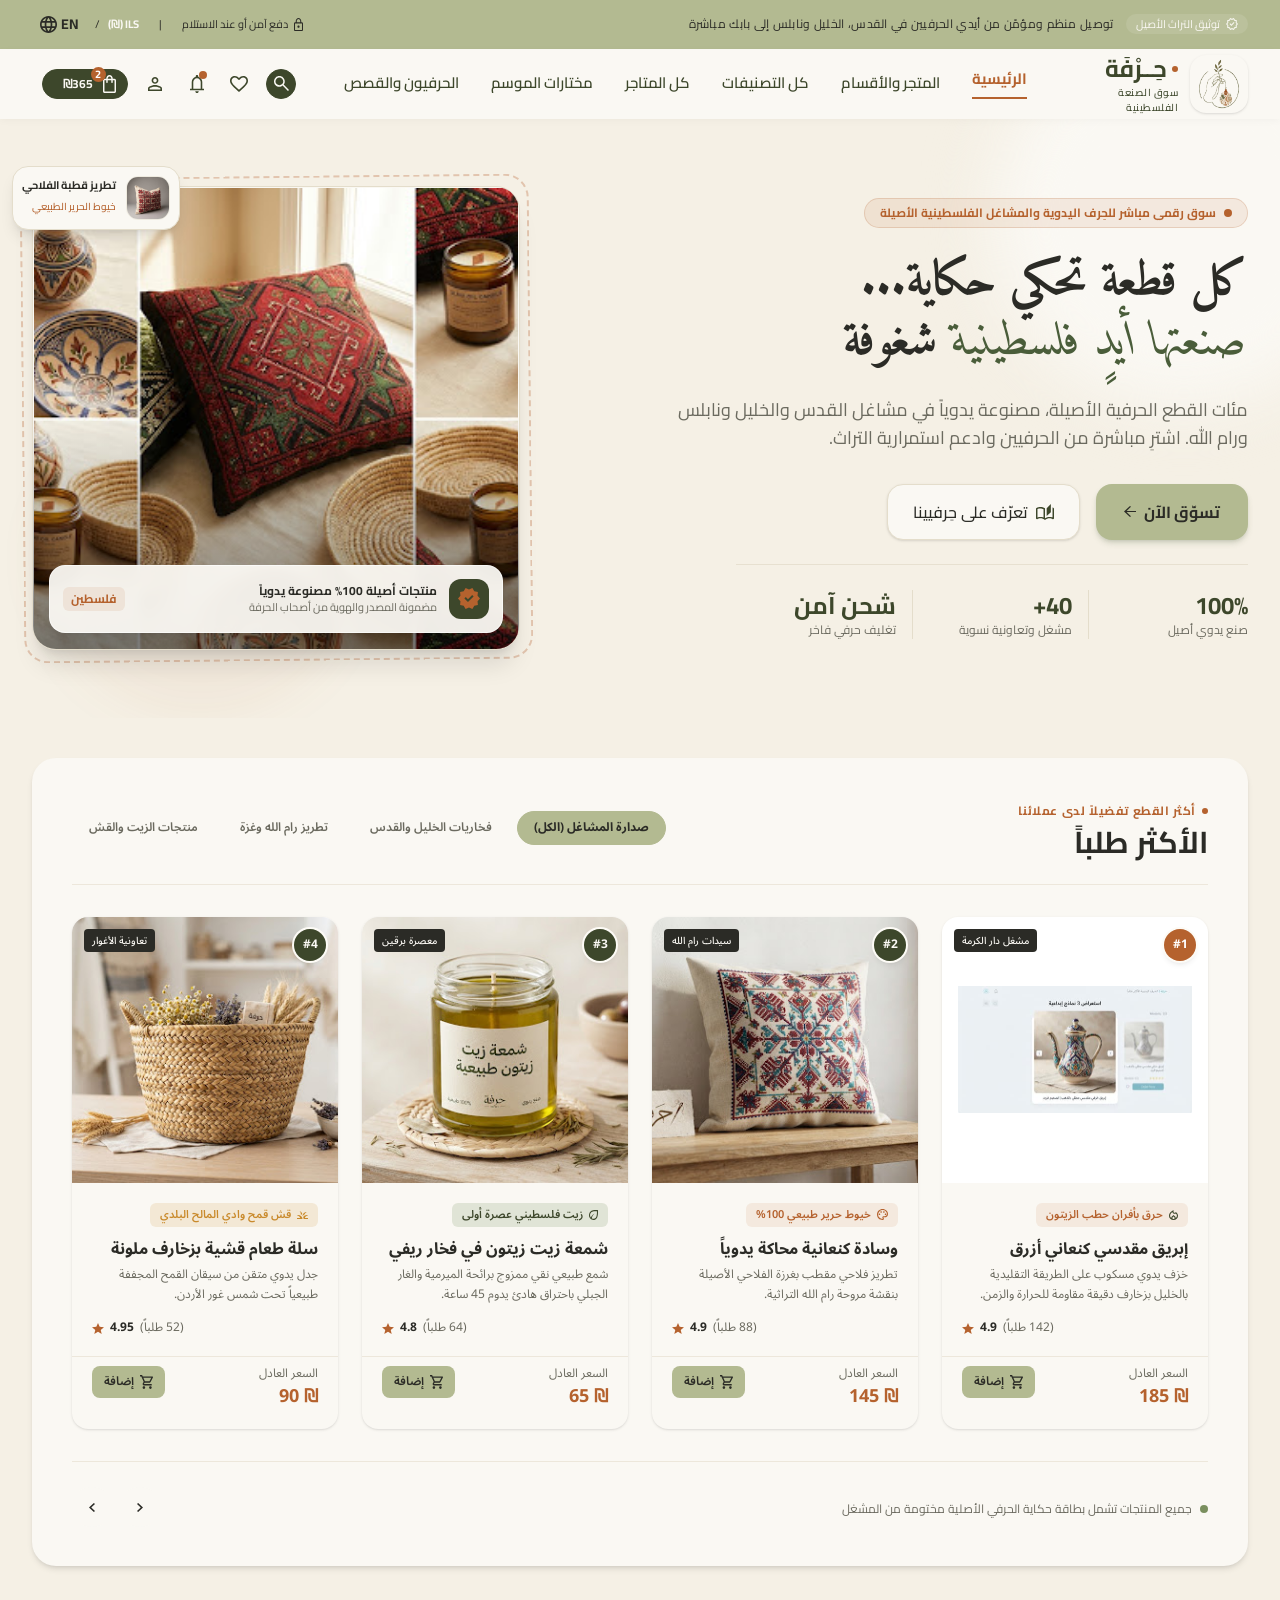
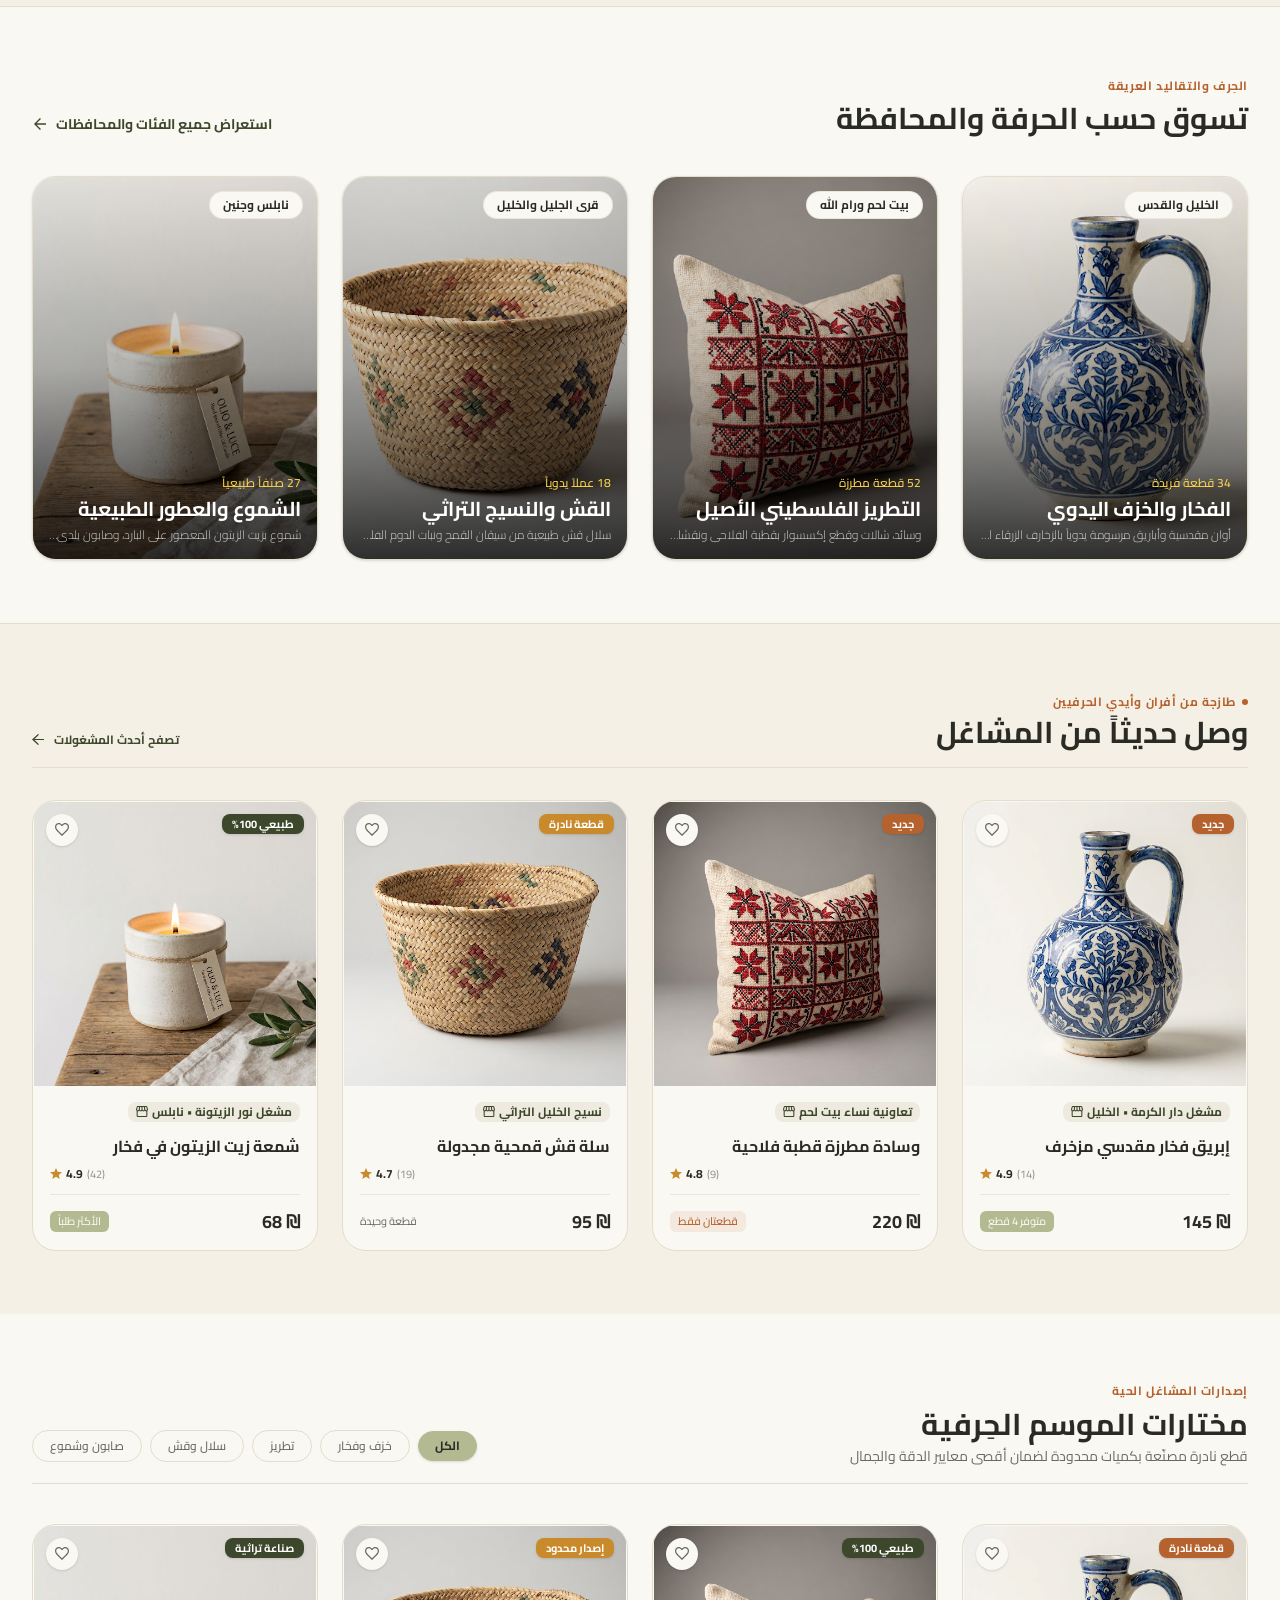
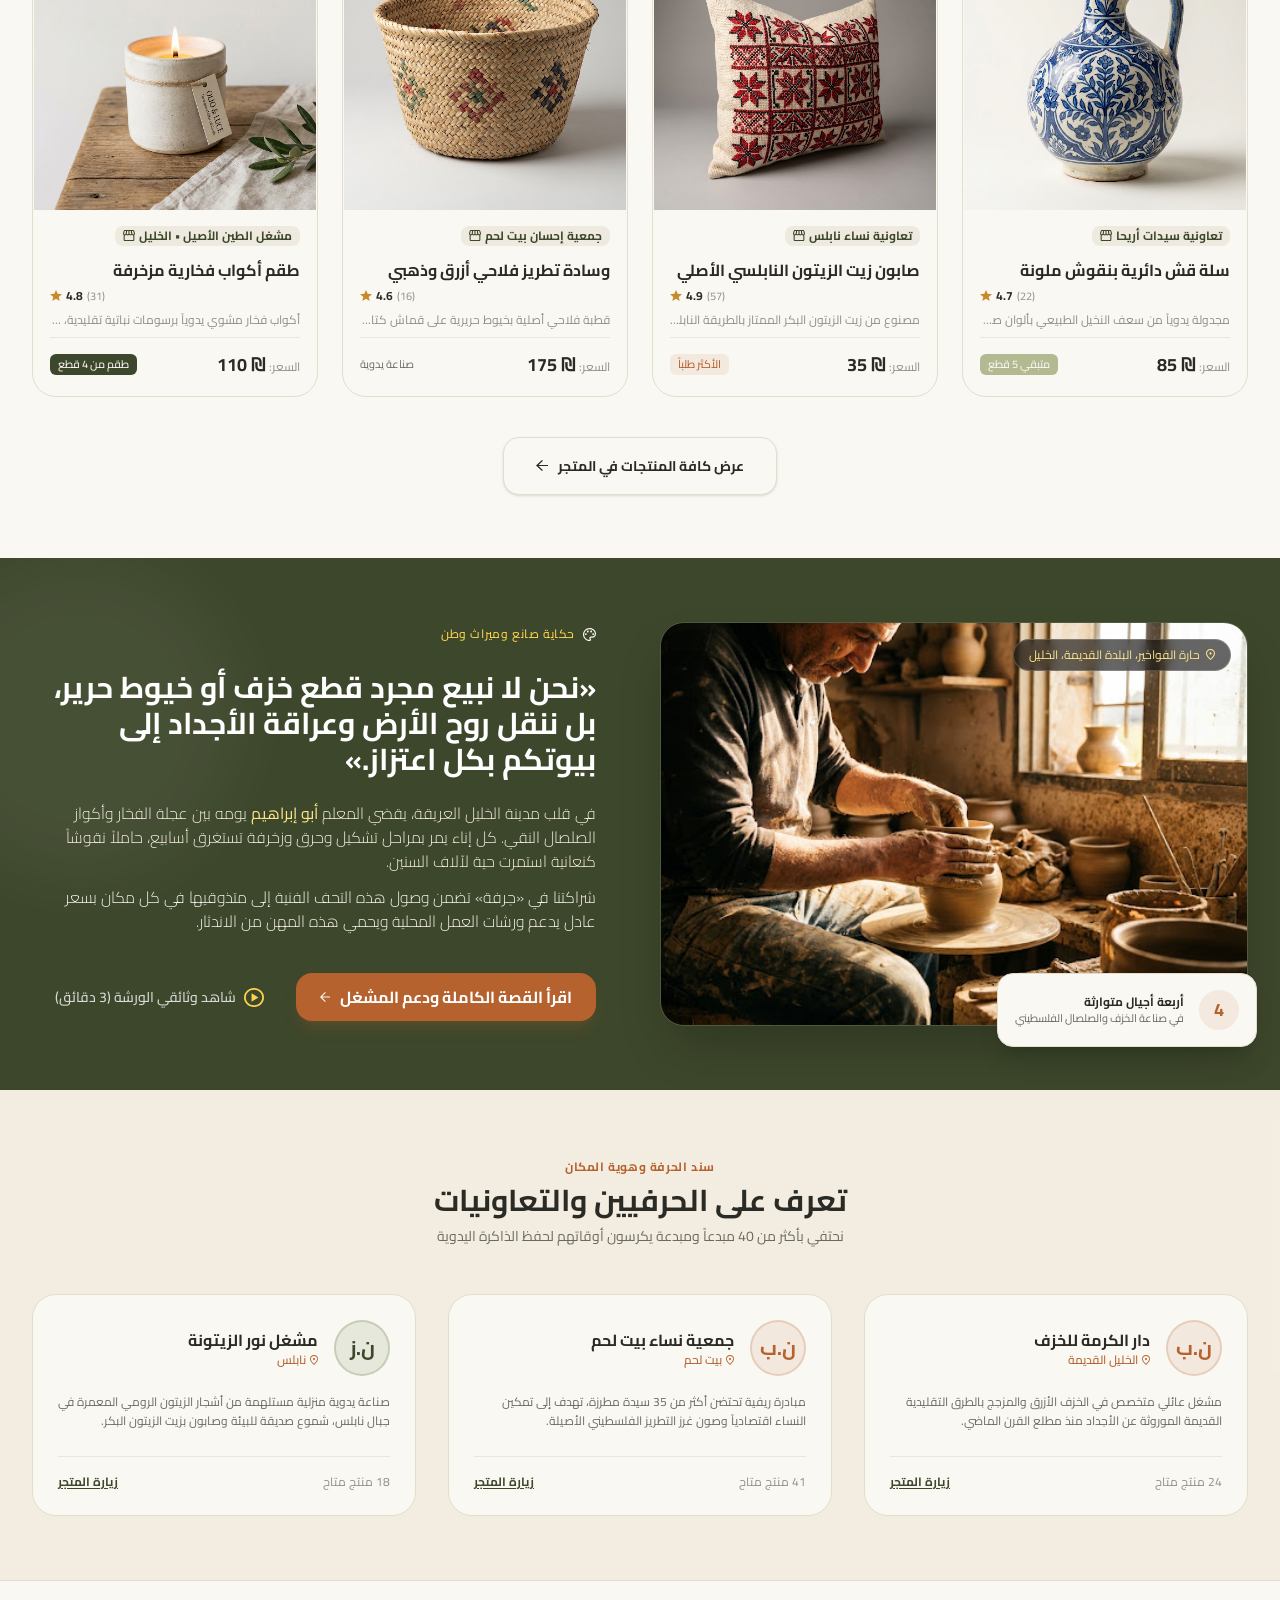
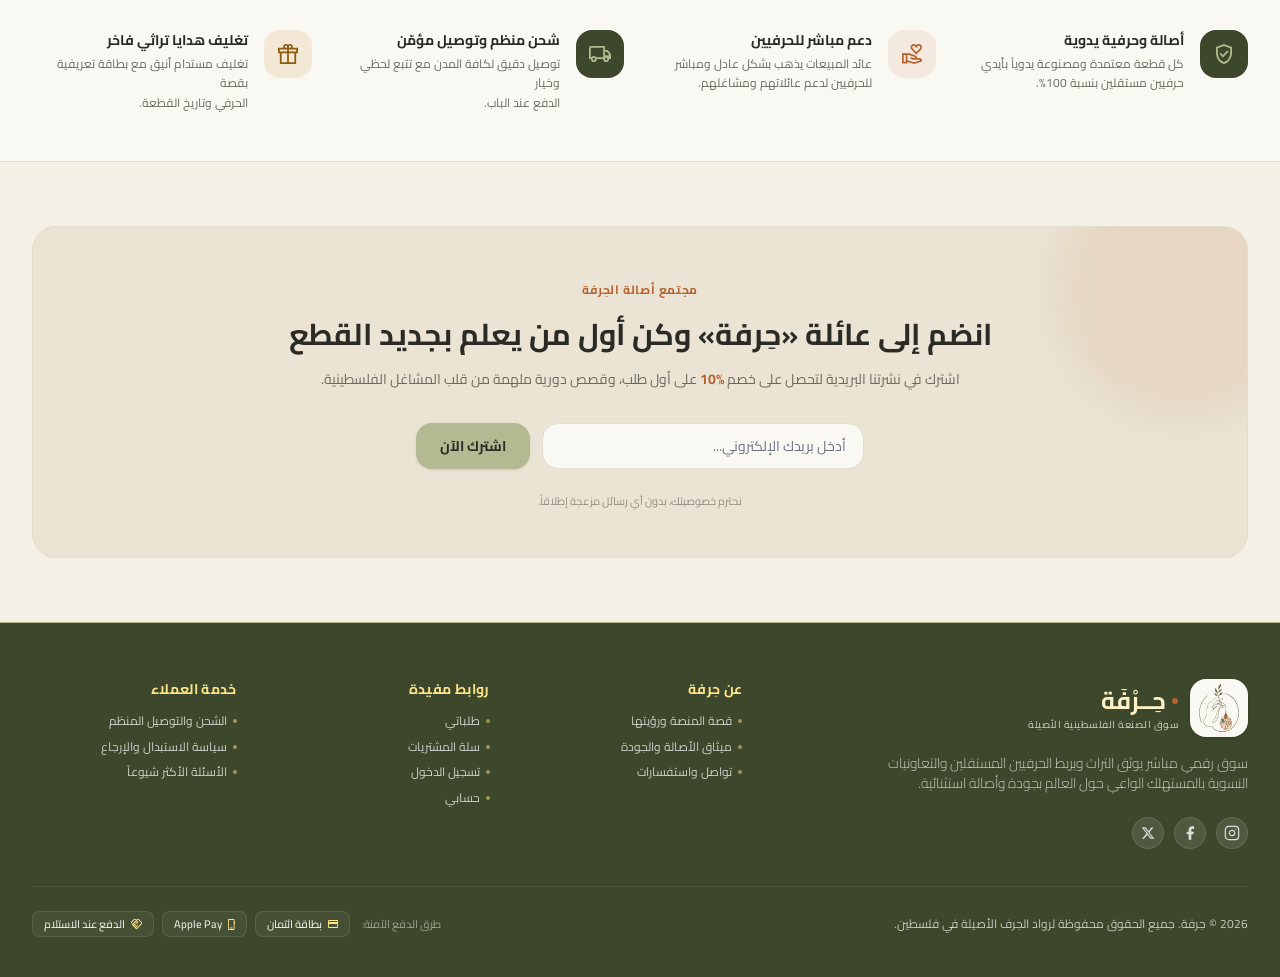
==== commit 8d0d1f2d: "Fix header nav and footer links across all pages Nav: removed the duplicate "التعاونيات والمشاغل" li" ====
--- a/index.html
+++ b/index.html
@@ -70,9 +70,10 @@
           data-node-id="223:3463">
           <a href="#home" class="border-b-2 border-copper pb-1.5 font-bold text-copper">الرئيسية</a>
           <a href="#shop" class="py-1">المتجر والأقسام</a>
+          <a href="categories.html" class="py-1">كل التصنيفات</a>
+          <a href="vendors.html" class="py-1">كل المتاجر</a>
           <a href="#season" class="py-1">مختارات الموسم</a>
           <a href="#artisans" class="py-1">الحرفيون والقصص</a>
-          <a href="#artisans" class="py-1">التعاونيات والمشاغل</a>
         </nav>
 
         <div class="flex h-[50px] shrink-0 items-center gap-3 p-[10px]" data-node-id="223:3438">
@@ -80,8 +81,8 @@
             class="flex h-[30px] w-[30px] items-center justify-center overflow-hidden rounded-full border border-olive bg-olive p-px"
             aria-label="بحث"><img src="assets/imgs/mcp/header-search-exact.svg" alt=""
               class="h-[28.667px] w-[14.663px] max-w-none"></button>
-          <button class="flex h-[30px] w-[30px] items-center justify-center rounded-full" aria-label="الحساب"><img
-              src="assets/imgs/mcp/header-user.svg" alt="" class="h-[16.283px] w-[17.875px]"></button>
+          <a href="profile.html" class="flex h-[30px] w-[30px] items-center justify-center rounded-full" aria-label="الحساب"><img
+              src="assets/imgs/mcp/header-user.svg" alt="" class="h-[16.283px] w-[17.875px]"></a>
           <button class="relative flex h-[30px] w-[30px] items-center justify-center rounded-full"
             aria-label="الإشعارات"><img src="assets/imgs/mcp/header-bell.svg" alt=""
               class="h-[17.963px] w-[14.208px]"><span
@@ -117,8 +118,9 @@
 
     <div id="mobileMenu" class="hidden border-t border-line bg-surface px-5 py-4 lg:hidden">
       <nav class="grid gap-3 text-sm font-semibold">
-        <a href="#home">الرئيسية</a><a href="#shop">المتجر والأقسام</a><a href="#season">مختارات الموسم</a><a
-          href="#artisans">الحرفيون والقصص</a><a href="#artisans">التعاونيات والمشاغل</a>
+        <a href="#home">الرئيسية</a><a href="#shop">المتجر والأقسام</a><a href="categories.html">كل التصنيفات</a><a
+          href="vendors.html">كل المتاجر</a><a href="#season">مختارات الموسم</a><a
+          href="#artisans">الحرفيون والقصص</a>
       </nav>
     </div>
   </header>
@@ -1007,15 +1009,16 @@
           </ul>
         </div>
         <div class="flex flex-col items-start gap-[14px] text-right" data-node-id="223:1004">
-          <h3 class="w-full text-right text-sm font-bold leading-5 tracking-[.35px] text-[#fde68a]">الحرفيون والمشاغل
-          </h3>
+          <h3 class="w-full text-right text-sm font-bold leading-5 tracking-[.35px] text-[#fde68a]">روابط مفيدة</h3>
           <ul class="flex w-full flex-col gap-[9.5px] text-xs leading-4 text-white/75">
-            <li><a href="#" class="flex items-center justify-start gap-1.5"><i
-                  class="h-1 w-1 rounded-full bg-[#fde68a]/50"></i><span>انضم كحرفي مستقل</span></a></li>
-            <li><a href="#" class="flex items-center justify-start gap-1.5"><i
-                  class="h-1 w-1 rounded-full bg-[#fde68a]/50"></i><span>شروط ومعايير القبول</span></a></li>
-            <li><a href="#" class="flex items-center justify-start gap-1.5"><i
-                  class="h-1 w-1 rounded-full bg-[#fde68a]/50"></i><span>لوحة تحكم التاجر</span></a></li>
+            <li><a href="orders.html" class="flex items-center justify-start gap-1.5"><i
+                  class="h-1 w-1 rounded-full bg-[#fde68a]/50"></i><span>طلباتي</span></a></li>
+            <li><a href="cart.html" class="flex items-center justify-start gap-1.5"><i
+                  class="h-1 w-1 rounded-full bg-[#fde68a]/50"></i><span>سلة المشتريات</span></a></li>
+            <li><a href="login.html" class="flex items-center justify-start gap-1.5"><i
+                  class="h-1 w-1 rounded-full bg-[#fde68a]/50"></i><span>تسجيل الدخول</span></a></li>
+            <li><a href="profile.html" class="flex items-center justify-start gap-1.5"><i
+                  class="h-1 w-1 rounded-full bg-[#fde68a]/50"></i><span>حسابي</span></a></li>
           </ul>
         </div>
         <div class="flex flex-col items-start gap-[14px] text-right" data-node-id="223:1017">
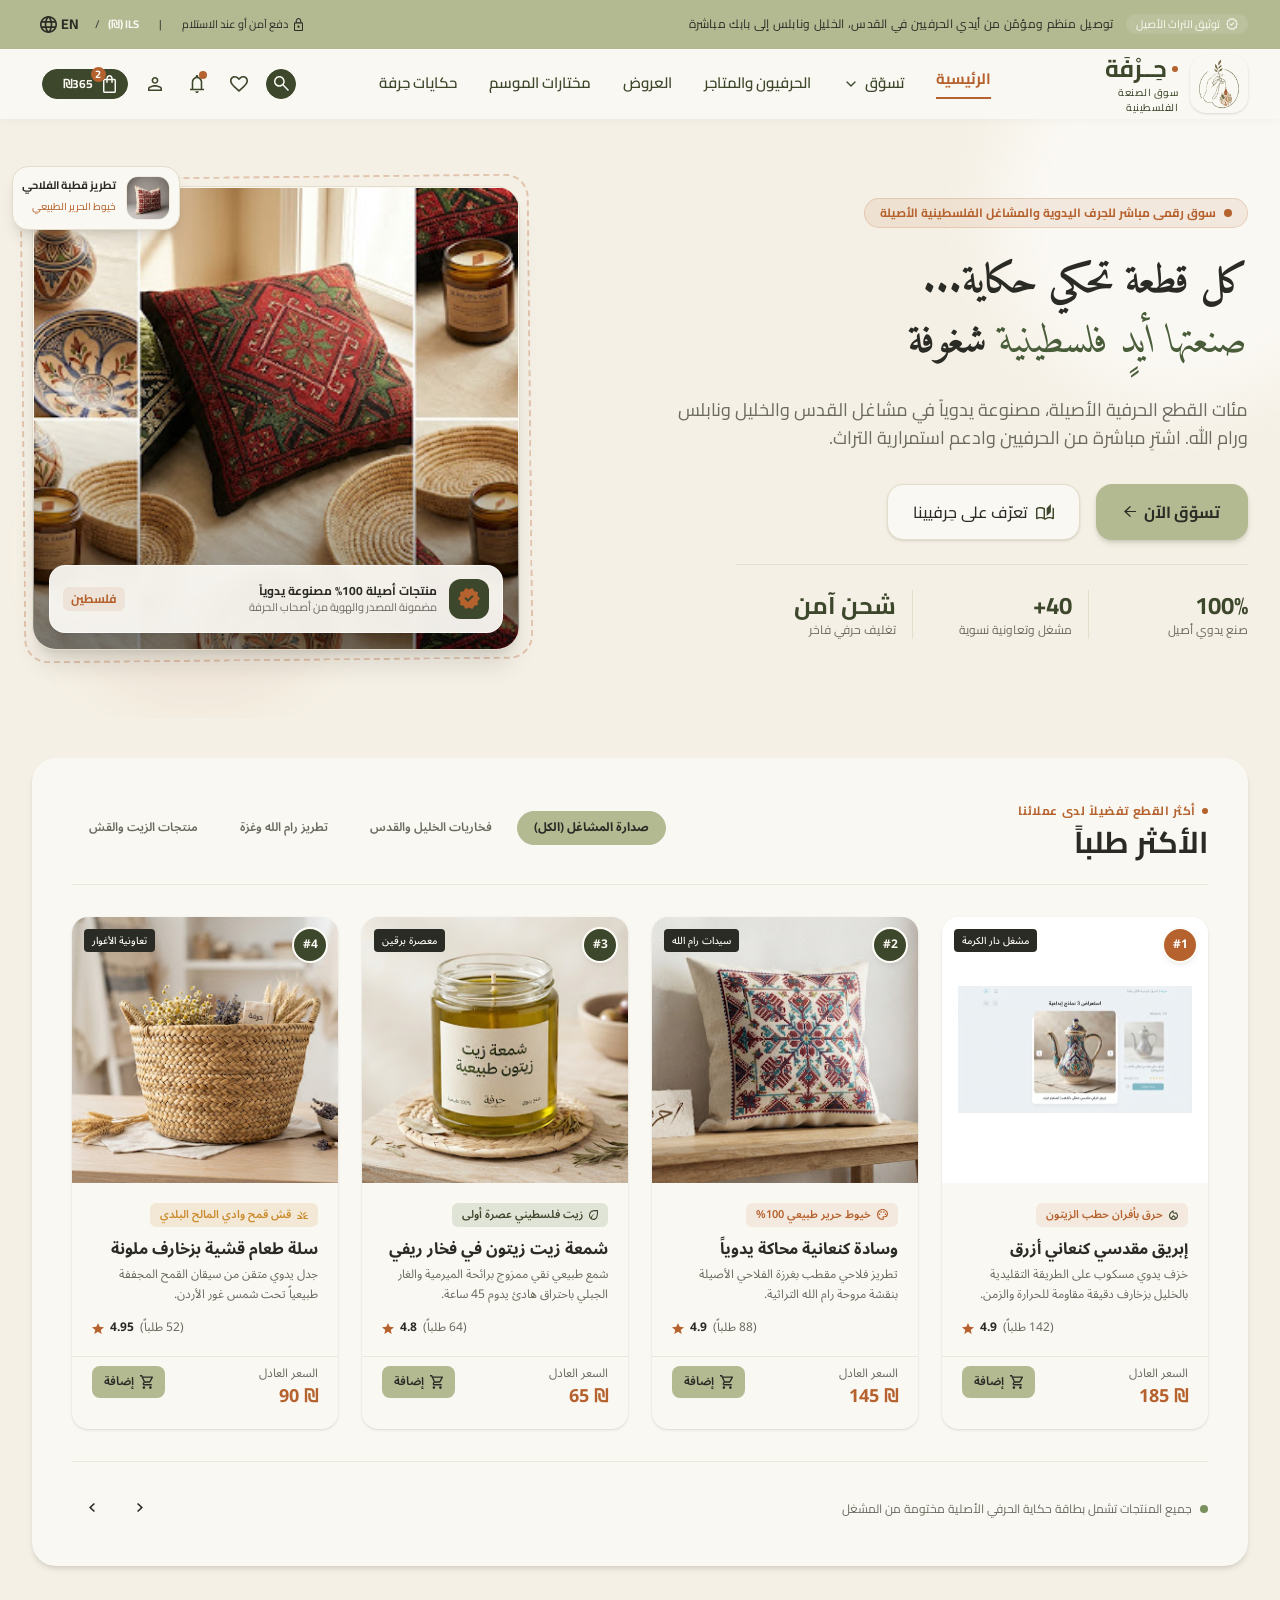
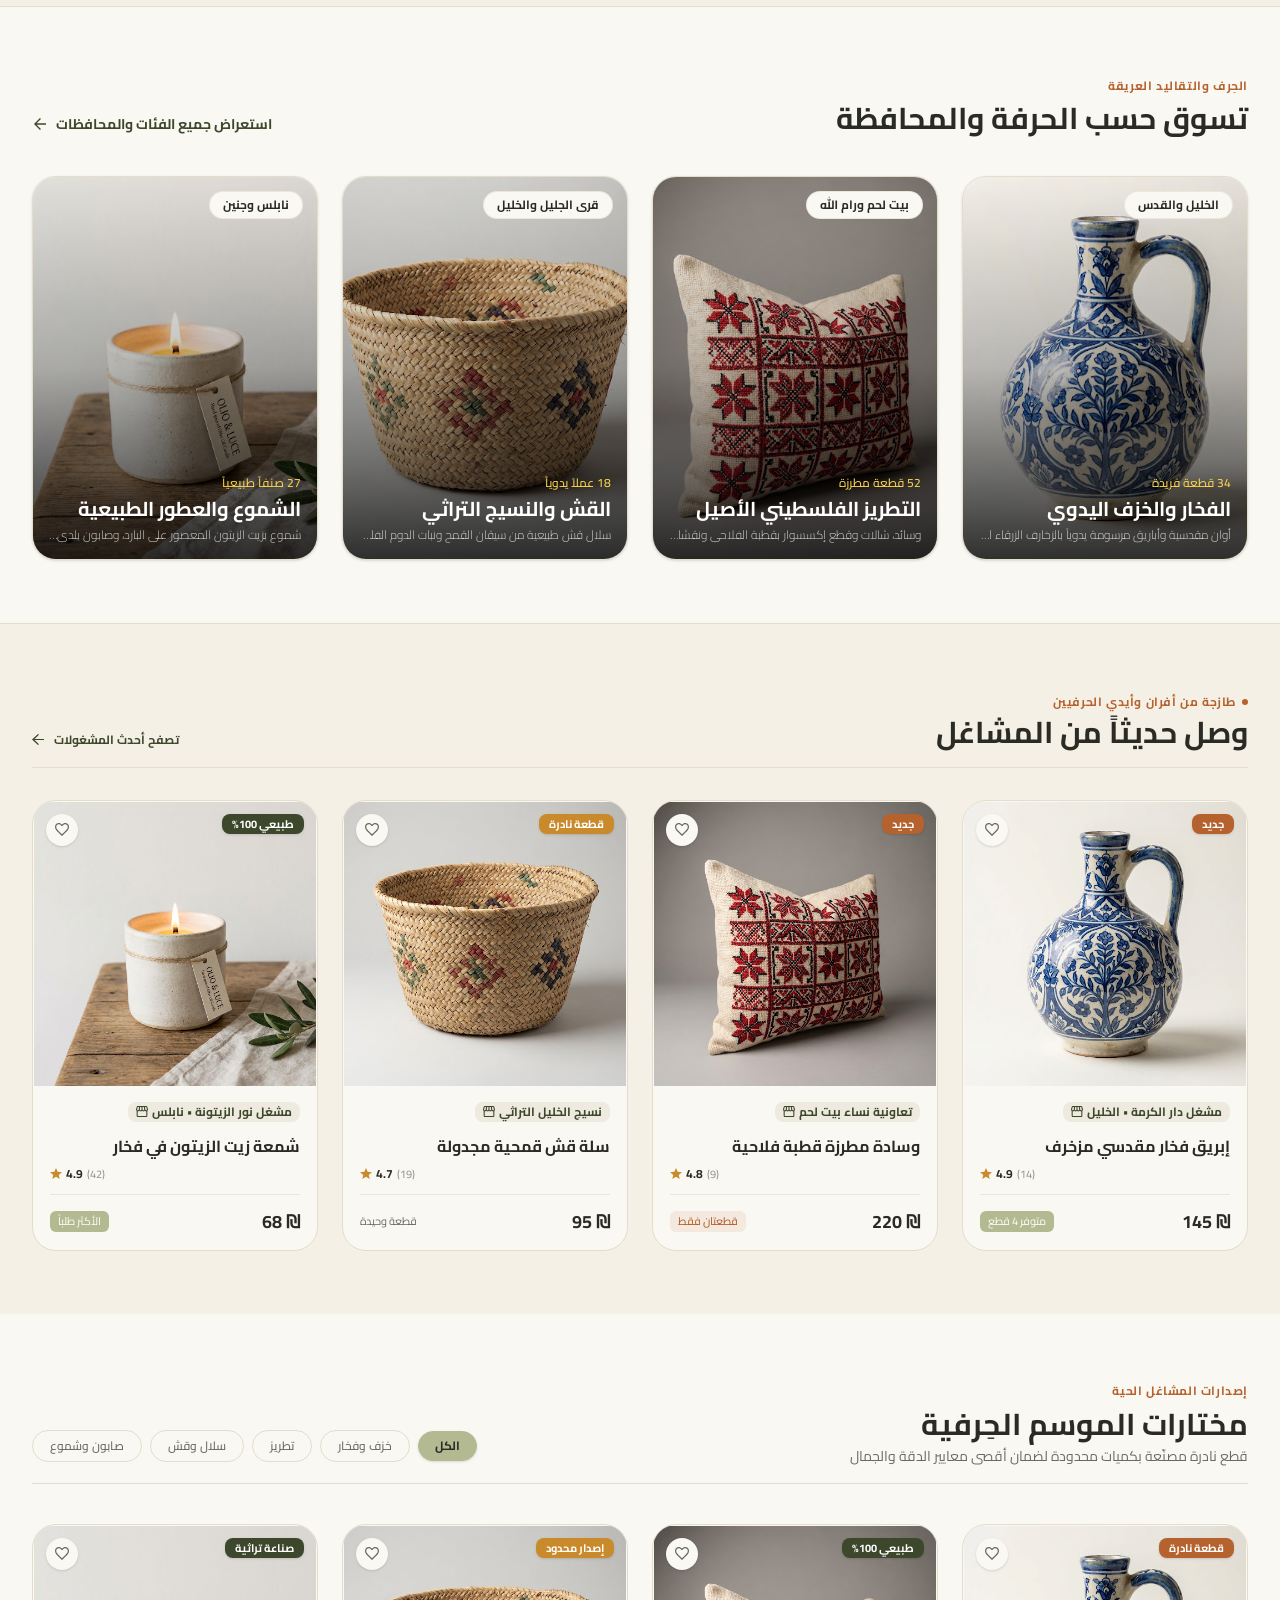
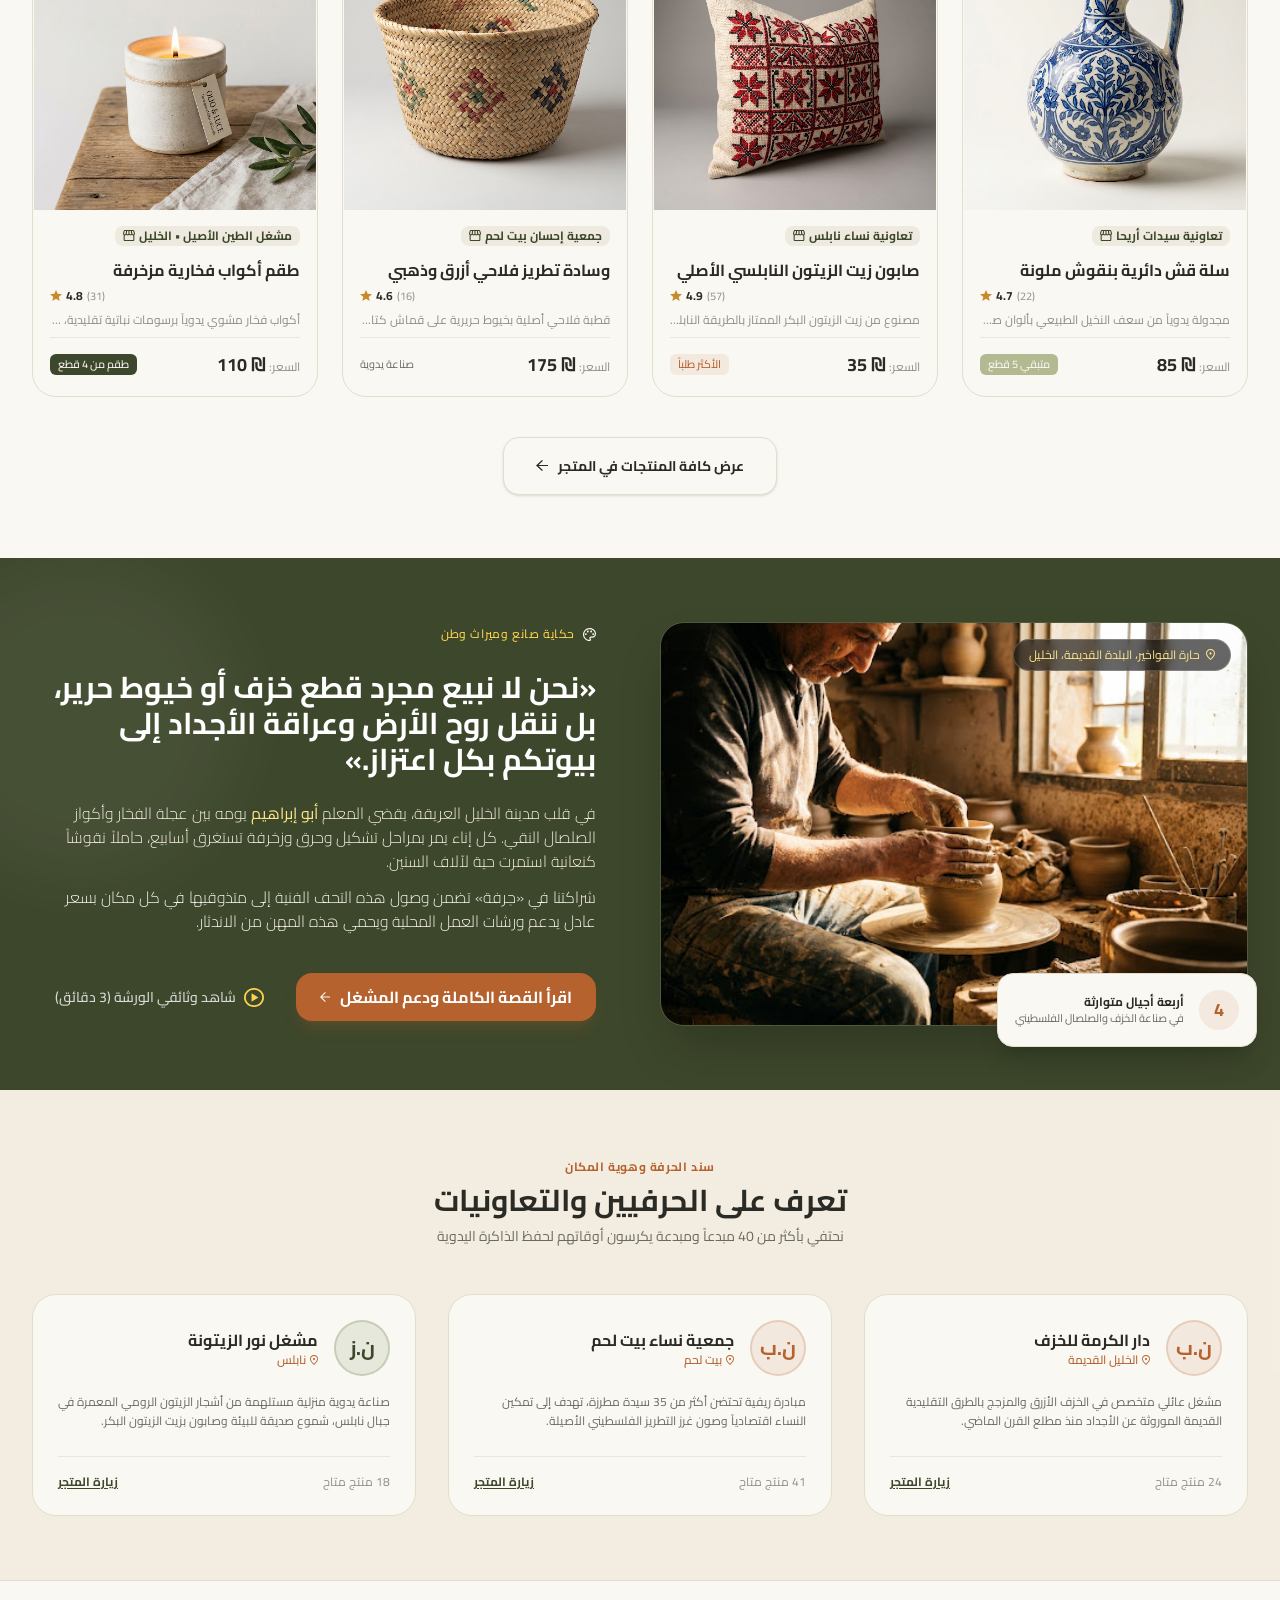
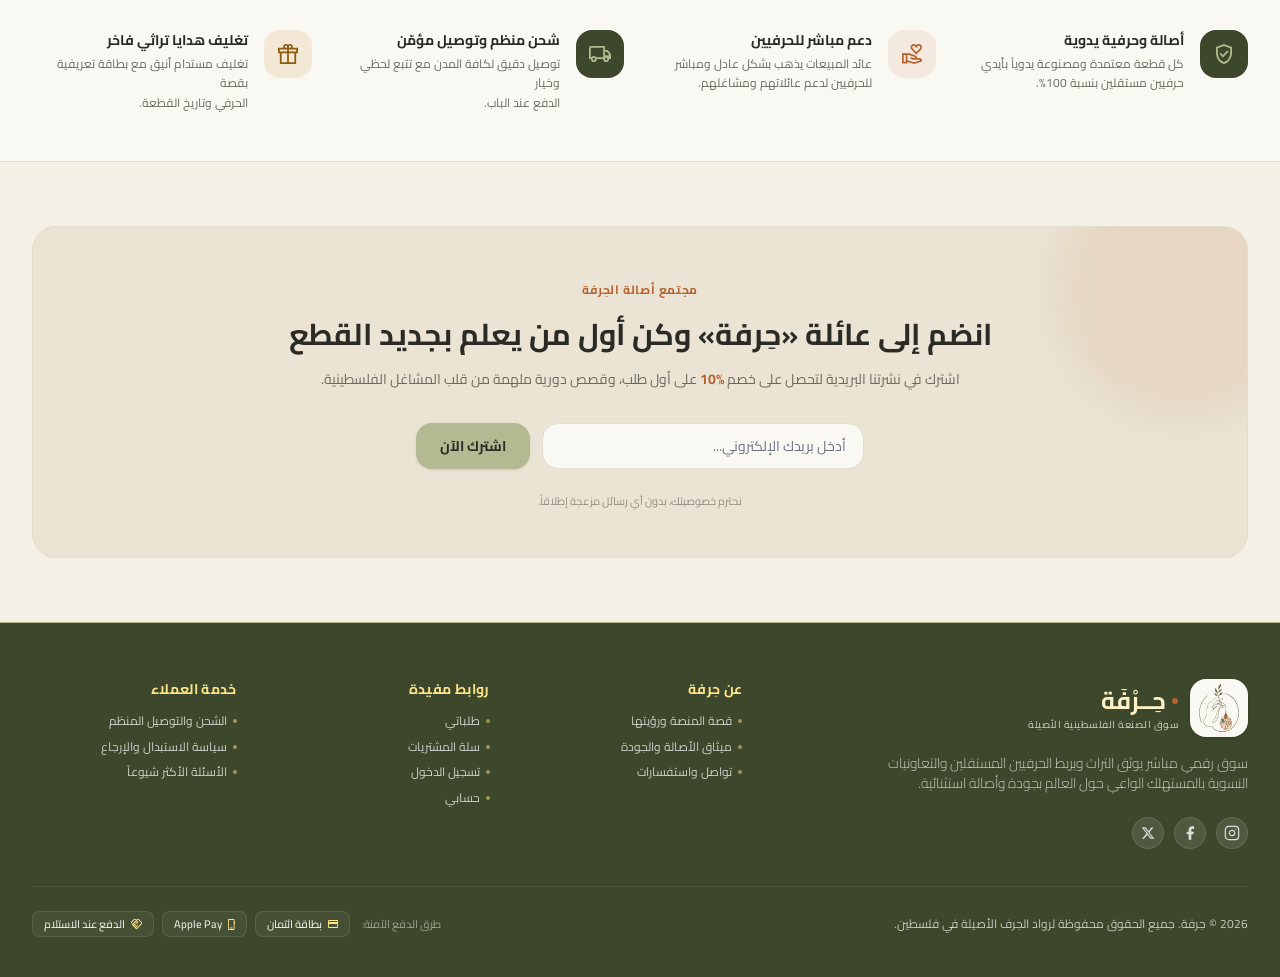
==== commit 79ac3cb6: "update" ====
--- a/index.html
+++ b/index.html
@@ -69,11 +69,25 @@
         <nav class="flex shrink-0 items-center gap-8 text-[15px] font-semibold leading-[22.5px] text-olive"
           data-node-id="223:3463">
           <a href="#home" class="border-b-2 border-copper pb-1.5 font-bold text-copper">الرئيسية</a>
-          <a href="#shop" class="py-1">المتجر والأقسام</a>
-          <a href="categories.html" class="py-1">كل التصنيفات</a>
-          <a href="vendors.html" class="py-1">كل المتاجر</a>
+
+          <div class="nav-dropdown group relative py-1">
+            <button type="button" class="flex items-center gap-1.5" aria-haspopup="true" aria-expanded="false">
+              <span>تسوّق</span>
+              <i data-lucide="chevron-down" class="h-4 w-4 transition-transform duration-200 group-[.nav-dropdown-open]:rotate-180"></i>
+            </button>
+            <div
+              class="nav-dropdown-panel invisible absolute start-0 top-full z-40 mt-2 w-56 origin-top-start rounded-xl border border-line bg-surface p-2 opacity-0 shadow-soft transition-[opacity,transform] duration-150 [transform:scale(.97)] group-[.nav-dropdown-open]:visible group-[.nav-dropdown-open]:opacity-100 group-[.nav-dropdown-open]:[transform:scale(1)]">
+              <a href="browse.html" class="block rounded-lg px-3 py-2 text-sm font-semibold text-ink hover:bg-canvas">حسب المنتج</a>
+              <a href="categories.html" class="block rounded-lg px-3 py-2 text-sm font-semibold text-ink hover:bg-canvas">حسب الحرفة</a>
+              <a href="browse.html?sort=newest#city" class="block rounded-lg px-3 py-2 text-sm font-semibold text-ink hover:bg-canvas">حسب المدينة</a>
+              <a href="browse.html?occasion=all" class="block rounded-lg px-3 py-2 text-sm font-semibold text-ink hover:bg-canvas">حسب المناسبة</a>
+            </div>
+          </div>
+
+          <a href="vendors.html" class="py-1">الحرفيون والمتاجر</a>
+          <a href="browse.html?sale=1" class="py-1">العروض</a>
           <a href="#season" class="py-1">مختارات الموسم</a>
-          <a href="#artisans" class="py-1">الحرفيون والقصص</a>
+          <a href="#artisans" class="py-1">حكايات حِرفة</a>
         </nav>
 
         <div class="flex h-[50px] shrink-0 items-center gap-3 p-[10px]" data-node-id="223:3438">
@@ -117,10 +131,27 @@
     </div>
 
     <div id="mobileMenu" class="hidden border-t border-line bg-surface px-5 py-4 lg:hidden">
-      <nav class="grid gap-3 text-sm font-semibold">
-        <a href="#home">الرئيسية</a><a href="#shop">المتجر والأقسام</a><a href="categories.html">كل التصنيفات</a><a
-          href="vendors.html">كل المتاجر</a><a href="#season">مختارات الموسم</a><a
-          href="#artisans">الحرفيون والقصص</a>
+      <nav class="grid gap-1 text-sm font-semibold">
+        <a href="#home" class="py-2">الرئيسية</a>
+
+        <div class="mobile-nav-dropdown">
+          <button type="button" class="mobile-nav-dropdown-toggle flex w-full items-center justify-between py-2"
+            aria-expanded="false">
+            <span>تسوّق</span>
+            <i data-lucide="chevron-down" class="h-4 w-4 transition-transform duration-200"></i>
+          </button>
+          <div class="mobile-nav-dropdown-panel hidden ps-4">
+            <a href="browse.html" class="block py-2 text-muted">حسب المنتج</a>
+            <a href="categories.html" class="block py-2 text-muted">حسب الحرفة</a>
+            <a href="browse.html?sort=newest#city" class="block py-2 text-muted">حسب المدينة</a>
+            <a href="browse.html?occasion=all" class="block py-2 text-muted">حسب المناسبة</a>
+          </div>
+        </div>
+
+        <a href="vendors.html" class="py-2">الحرفيون والمتاجر</a>
+        <a href="browse.html?sale=1" class="py-2">العروض</a>
+        <a href="#season" class="py-2">مختارات الموسم</a>
+        <a href="#artisans" class="py-2">حكايات حِرفة</a>
       </nav>
     </div>
   </header>
@@ -151,7 +182,7 @@
             data-node-id="223:96"><span class="h-2 w-2 shrink-0 rounded-full bg-copper"></span><span
               class="truncate">سوق رقمي مباشر للحِرف اليدوية والمشاغل الفلسطينية الأصيلة</span></div>
           <h1
-            class="w-full font-amiri text-[36px] font-bold leading-[1.25] text-ink sm:text-5xl lg:text-[48px] lg:leading-[60px]"
+            class="w-full font-amiri text-[36px] font-bold leading-[1.25] text-ink sm:text-5xl lg:text-[40px] lg:leading-[60px]"
             data-node-id="223:100">كل قطعة تحكي حكاية...<br><em class="font-normal text-[#4a5d3a]">صنعتها أيدٍ
               فلسطينية</em> شغوفة</h1>
           <p class="w-full max-w-[576px] text-base leading-7 text-muted lg:text-lg" data-node-id="223:102">مئات القطع
@@ -267,7 +298,7 @@
                   class="flex h-[24.5px] items-center gap-1.5 rounded-md bg-copper/10 px-2.5 text-[11px] font-semibold text-copper"><img
                     src="assets/imgs/mcp/pitcher-flame.svg" alt="" class="h-[10.292px] w-[8.667px]">حرق بأفران حطب
                   الزيتون</span>
-                <h3 class="w-full pt-1.5 text-right text-base font-bold leading-6">إبريق مقدسي كنعاني أزرق</h3>
+                <a href="product.html"><h3 class="w-full pt-1.5 text-right text-base font-bold leading-6">إبريق مقدسي كنعاني أزرق</h3></a>
                 <p class="w-full text-right text-xs leading-[19.5px] text-muted">خزف يدوي مسكوب على الطريقة
                   التقليدية<br>بالخليل بزخارف دقيقة مقاومة للحرارة والزمن.</p>
                 <div class="flex w-full items-center justify-end gap-1.5 pt-3 text-xs"><span class="text-muted">(142
@@ -297,7 +328,7 @@
                   class="flex h-[24.5px] items-center gap-1.5 rounded-md bg-copper/10 px-2.5 text-[11px] font-semibold text-copper"><img
                     src="assets/imgs/mcp/cushion-leaf.svg" alt="" class="h-[10.833px] w-[10.833px]">خيوط حرير طبيعي
                   100%</span>
-                <h3 class="w-full pt-1.5 text-right text-base font-bold leading-6">وسادة كنعانية محاكة يدوياً</h3>
+                <a href="product.html"><h3 class="w-full pt-1.5 text-right text-base font-bold leading-6">وسادة كنعانية محاكة يدوياً</h3></a>
                 <p class="w-full text-right text-xs leading-[19.5px] text-muted">تطريز فلاحي مقطب بغرزة الفلاحي
                   الأصيلة<br>بنقشة مروحة رام الله التراثية.</p>
                 <div class="flex w-full items-center justify-end gap-1.5 pt-3 text-xs"><span class="text-muted">(88
@@ -327,7 +358,7 @@
                   class="flex h-[24.5px] items-center gap-1.5 rounded-md bg-[#7a8f5e]/20 px-2.5 text-[11px] font-semibold text-olive"><img
                     src="assets/imgs/mcp/candle-leaf.svg" alt="" class="h-[9.204px] w-[9.206px]">زيت فلسطيني عصرة
                   أولى</span>
-                <h3 class="w-full pt-1.5 text-right text-base font-bold leading-6">شمعة زيت زيتون في فخار ريفي</h3>
+                <a href="product.html"><h3 class="w-full pt-1.5 text-right text-base font-bold leading-6">شمعة زيت زيتون في فخار ريفي</h3></a>
                 <p class="w-full text-right text-xs leading-[19.5px] text-muted">شمع طبيعي نقي ممزوج برائحة الميرمية
                   والغار<br>الجبلي باحتراق هادئ يدوم 45 ساعة.</p>
                 <div class="flex w-full items-center justify-end gap-1.5 pt-3 text-xs"><span class="text-muted">(64
@@ -357,7 +388,7 @@
                   class="flex h-[24.5px] items-center gap-1.5 rounded-md bg-gold/15 px-2.5 text-[11px] font-semibold text-gold"><img
                     src="assets/imgs/mcp/basket-leaf.svg" alt="" class="h-[8.667px] w-[10.833px]">قش قمح وادي المالح
                   البلدي</span>
-                <h3 class="w-full pt-1.5 text-right text-base font-bold leading-6">سلة طعام قشية بزخارف ملونة</h3>
+                <a href="product.html"><h3 class="w-full pt-1.5 text-right text-base font-bold leading-6">سلة طعام قشية بزخارف ملونة</h3></a>
                 <p class="w-full text-right text-xs leading-[19.5px] text-muted">جدل يدوي متقن من سيقان القمح
                   المجففة<br>طبيعياً تحت شمس غور الأردن.</p>
                 <div class="flex w-full items-center justify-end gap-1.5 pt-3 text-xs"><span class="text-muted">(52
@@ -398,7 +429,7 @@
             <p class="text-xs font-bold uppercase leading-4 tracking-[.6px] text-copper">الحِرف والتقاليد العريقة</p>
             <h2 class="text-[30px] font-bold leading-9 text-ink">تسوق حسب الحرفة والمحافظة</h2>
           </div>
-          <a href="#shop" class="hidden items-center gap-2.5 p-0.5 text-sm font-bold leading-5 text-olive sm:flex"
+          <a href="categories.html" class="hidden items-center gap-2.5 p-0.5 text-sm font-bold leading-5 text-olive sm:flex"
             data-node-id="223:339">
             <span>استعراض جميع الفئات والمحافظات</span>
             <img src="assets/imgs/mcp/category-arrow.svg" alt="" class="h-[11.625px] w-[11.625px]">
@@ -408,7 +439,7 @@
         <div
           class="mobile-rail -mx-4 flex snap-x snap-mandatory gap-4 overflow-x-auto overscroll-x-contain px-4 pb-2 [scrollbar-width:none] [&::-webkit-scrollbar]:hidden [&>*]:w-[min(82vw,310px)] [&>*]:shrink-0 [&>*]:snap-start sm:mx-0 sm:grid sm:gap-6 sm:overflow-visible sm:px-0 sm:pb-0 sm:[&>*]:w-auto sm:[&>*]:shrink sm:grid-cols-2 lg:grid-cols-4"
           data-node-id="223:348">
-          <a href="#shop"
+          <a href="browse.html?category=pottery"
             class="group relative h-[384px] overflow-hidden rounded-[24px] border border-line bg-surface p-px shadow-sm"
             data-node-id="223:394">
             <img src="assets/imgs/mcp/category-ceramics.png" alt="الفخار والخزف اليدوي الفلسطيني"
@@ -425,7 +456,7 @@
             </span>
           </a>
 
-          <a href="#shop"
+          <a href="browse.html?category=embroidery"
             class="group relative h-[384px] overflow-hidden rounded-[24px] border border-line bg-surface p-px shadow-sm"
             data-node-id="223:379">
             <img src="assets/imgs/mcp/category-embroidery.png" alt="التطريز الفلسطيني التراثي"
@@ -442,7 +473,7 @@
             </span>
           </a>
 
-          <a href="#shop"
+          <a href="browse.html?category=baskets"
             class="group relative h-[384px] overflow-hidden rounded-[24px] border border-line bg-surface p-px shadow-sm"
             data-node-id="223:364">
             <img src="assets/imgs/mcp/category-basket.png" alt="السلال والقش والنسيج الريفي"
@@ -459,7 +490,7 @@
             </span>
           </a>
 
-          <a href="#shop"
+          <a href="browse.html?category=candles-soaps"
             class="group relative h-[384px] overflow-hidden rounded-[24px] border border-line bg-surface p-px shadow-sm"
             data-node-id="223:349">
             <img src="assets/imgs/mcp/category-candle.png" alt="شموع وزيوت طبيعية وصابون نابلسي"
@@ -512,7 +543,7 @@
                   class="flex items-center gap-1 rounded-lg bg-line/50 px-2 py-0.5 text-xs font-bold leading-4 text-olive">مشغل
                   دار الكرمة • الخليل<img src="assets/imgs/mcp/arrival-shop.svg" alt=""
                     class="h-[10.354px] w-[11.584px]"></span></div>
-              <h3 class="pb-2 text-right text-base font-bold leading-6">إبريق فخار مقدسي مزخرف</h3>
+              <a href="product.html"><h3 class="pb-2 text-right text-base font-bold leading-6">إبريق فخار مقدسي مزخرف</h3></a>
               <div class="flex items-center justify-end gap-1 pb-3"><span
                   class="text-[11px] leading-4 text-[#918f83]">(14)</span><bdi
                   class="text-xs font-bold leading-4">4.9</bdi><img src="assets/imgs/mcp/arrival-star.svg" alt=""
@@ -540,7 +571,7 @@
                   class="flex items-center gap-1 rounded-lg bg-line/50 px-2 py-0.5 text-xs font-bold leading-4 text-olive">تعاونية
                   نساء بيت لحم<img src="assets/imgs/mcp/arrival-shop.svg" alt=""
                     class="h-[10.354px] w-[11.584px]"></span></div>
-              <h3 class="pb-2 text-right text-base font-bold leading-6">وسادة مطرزة قطبة فلاحية</h3>
+              <a href="product.html"><h3 class="pb-2 text-right text-base font-bold leading-6">وسادة مطرزة قطبة فلاحية</h3></a>
               <div class="flex items-center justify-end gap-1 pb-3"><span
                   class="text-[11px] leading-4 text-[#918f83]">(9)</span><bdi
                   class="text-xs font-bold leading-4">4.8</bdi><img src="assets/imgs/mcp/arrival-star.svg" alt=""
@@ -569,7 +600,7 @@
                   class="flex items-center gap-1 rounded-lg bg-line/50 px-2 py-0.5 text-xs font-bold leading-4 text-olive">نسيج
                   الخليل التراثي<img src="assets/imgs/mcp/arrival-shop.svg" alt=""
                     class="h-[10.354px] w-[11.584px]"></span></div>
-              <h3 class="pb-2 text-right text-base font-bold leading-6">سلة قش قمحية مجدولة</h3>
+              <a href="product.html"><h3 class="pb-2 text-right text-base font-bold leading-6">سلة قش قمحية مجدولة</h3></a>
               <div class="flex items-center justify-end gap-1 pb-3"><span
                   class="text-[11px] leading-4 text-[#918f83]">(19)</span><bdi
                   class="text-xs font-bold leading-4">4.7</bdi><img src="assets/imgs/mcp/arrival-star.svg" alt=""
@@ -597,7 +628,7 @@
                   class="flex items-center gap-1 rounded-lg bg-line/50 px-2 py-0.5 text-xs font-bold leading-4 text-olive">مشغل
                   نور الزيتونة • نابلس<img src="assets/imgs/mcp/arrival-shop.svg" alt=""
                     class="h-[10.354px] w-[11.584px]"></span></div>
-              <h3 class="pb-2 text-right text-base font-bold leading-6">شمعة زيت الزيتون في فخار</h3>
+              <a href="product.html"><h3 class="pb-2 text-right text-base font-bold leading-6">شمعة زيت الزيتون في فخار</h3></a>
               <div class="flex items-center justify-end gap-1 pb-3"><span
                   class="text-[11px] leading-4 text-[#918f83]">(42)</span><bdi
                   class="text-xs font-bold leading-4">4.9</bdi><img src="assets/imgs/mcp/arrival-star.svg" alt=""
@@ -854,7 +885,7 @@
             <p class="pb-6 text-right text-xs leading-[19.5px] text-muted">مشغل عائلي متخصص في الخزف الأزرق والمزجج
               بالطرق التقليدية القديمة الموروثة عن الأجداد منذ مطلع القرن الماضي.</p>
             <div class="mt-auto flex items-center justify-between border-t border-line/60 pt-[17px] text-xs leading-4">
-              <span class="text-[#918f83]">24 منتج متاح</span><a href="#shop"
+              <span class="text-[#918f83]">24 منتج متاح</span><a href="vendor.html"
                 class="font-bold text-olive underline underline-offset-2">زيارة المتجر</a></div>
           </article>
           <article
@@ -872,7 +903,7 @@
             <p class="pb-6 text-right text-xs leading-[19.5px] text-muted">مبادرة ريفية تحتضن أكثر من 35 سيدة مطرزة،
               تهدف إلى تمكين النساء اقتصادياً وصون غرز التطريز الفلسطيني الأصيلة.</p>
             <div class="mt-auto flex items-center justify-between border-t border-line/60 pt-[17px] text-xs leading-4">
-              <span class="text-[#918f83]">41 منتج متاح</span><a href="#shop"
+              <span class="text-[#918f83]">41 منتج متاح</span><a href="vendor.html"
                 class="font-bold text-olive underline underline-offset-2">زيارة المتجر</a></div>
           </article>
           <article
@@ -890,7 +921,7 @@
             <p class="pb-6 text-right text-xs leading-[19.5px] text-muted">صناعة يدوية منزلية مستلهمة من أشجار الزيتون
               الرومي المعمرة في جبال نابلس، شموع صديقة للبيئة وصابون بزيت الزيتون البكر.</p>
             <div class="mt-auto flex items-center justify-between border-t border-line/60 pt-[17px] text-xs leading-4">
-              <span class="text-[#918f83]">18 منتج متاح</span><a href="#shop"
+              <span class="text-[#918f83]">18 منتج متاح</span><a href="vendor.html"
                 class="font-bold text-olive underline underline-offset-2">زيارة المتجر</a></div>
           </article>
         </div>
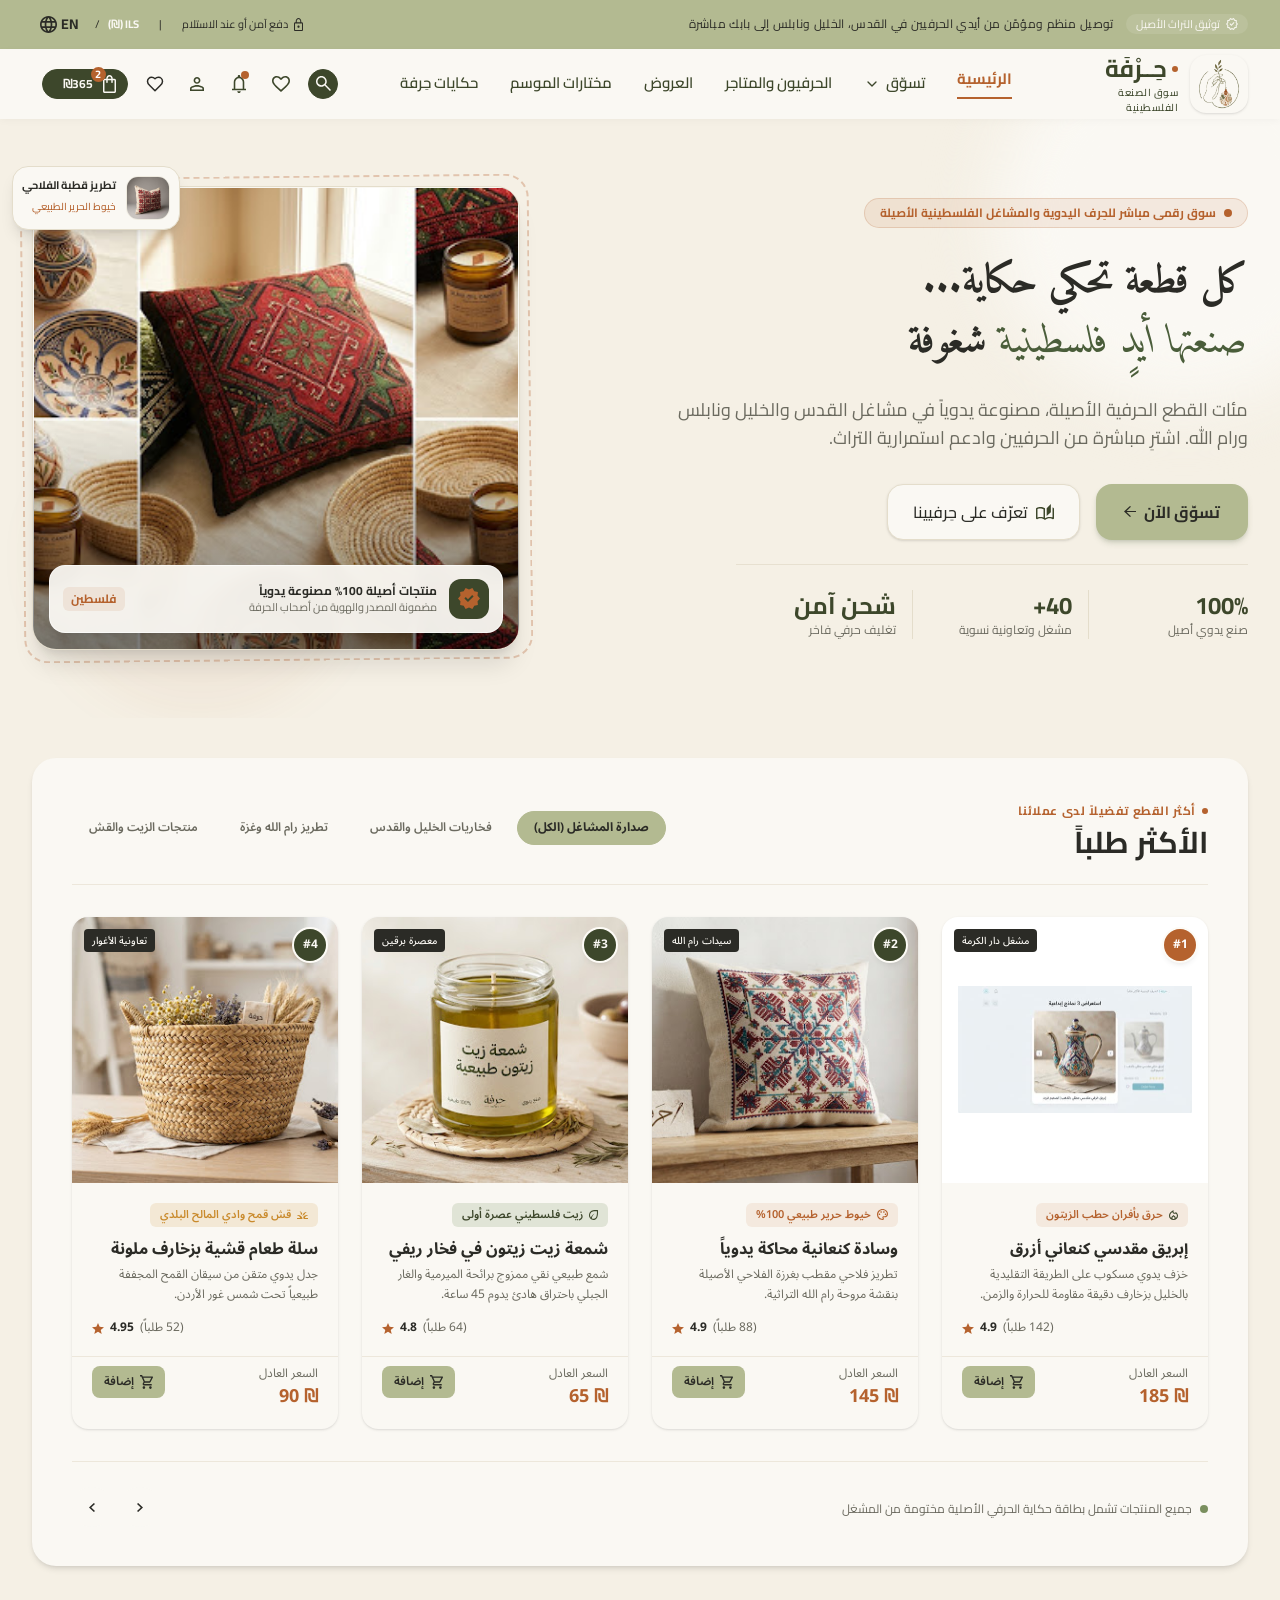
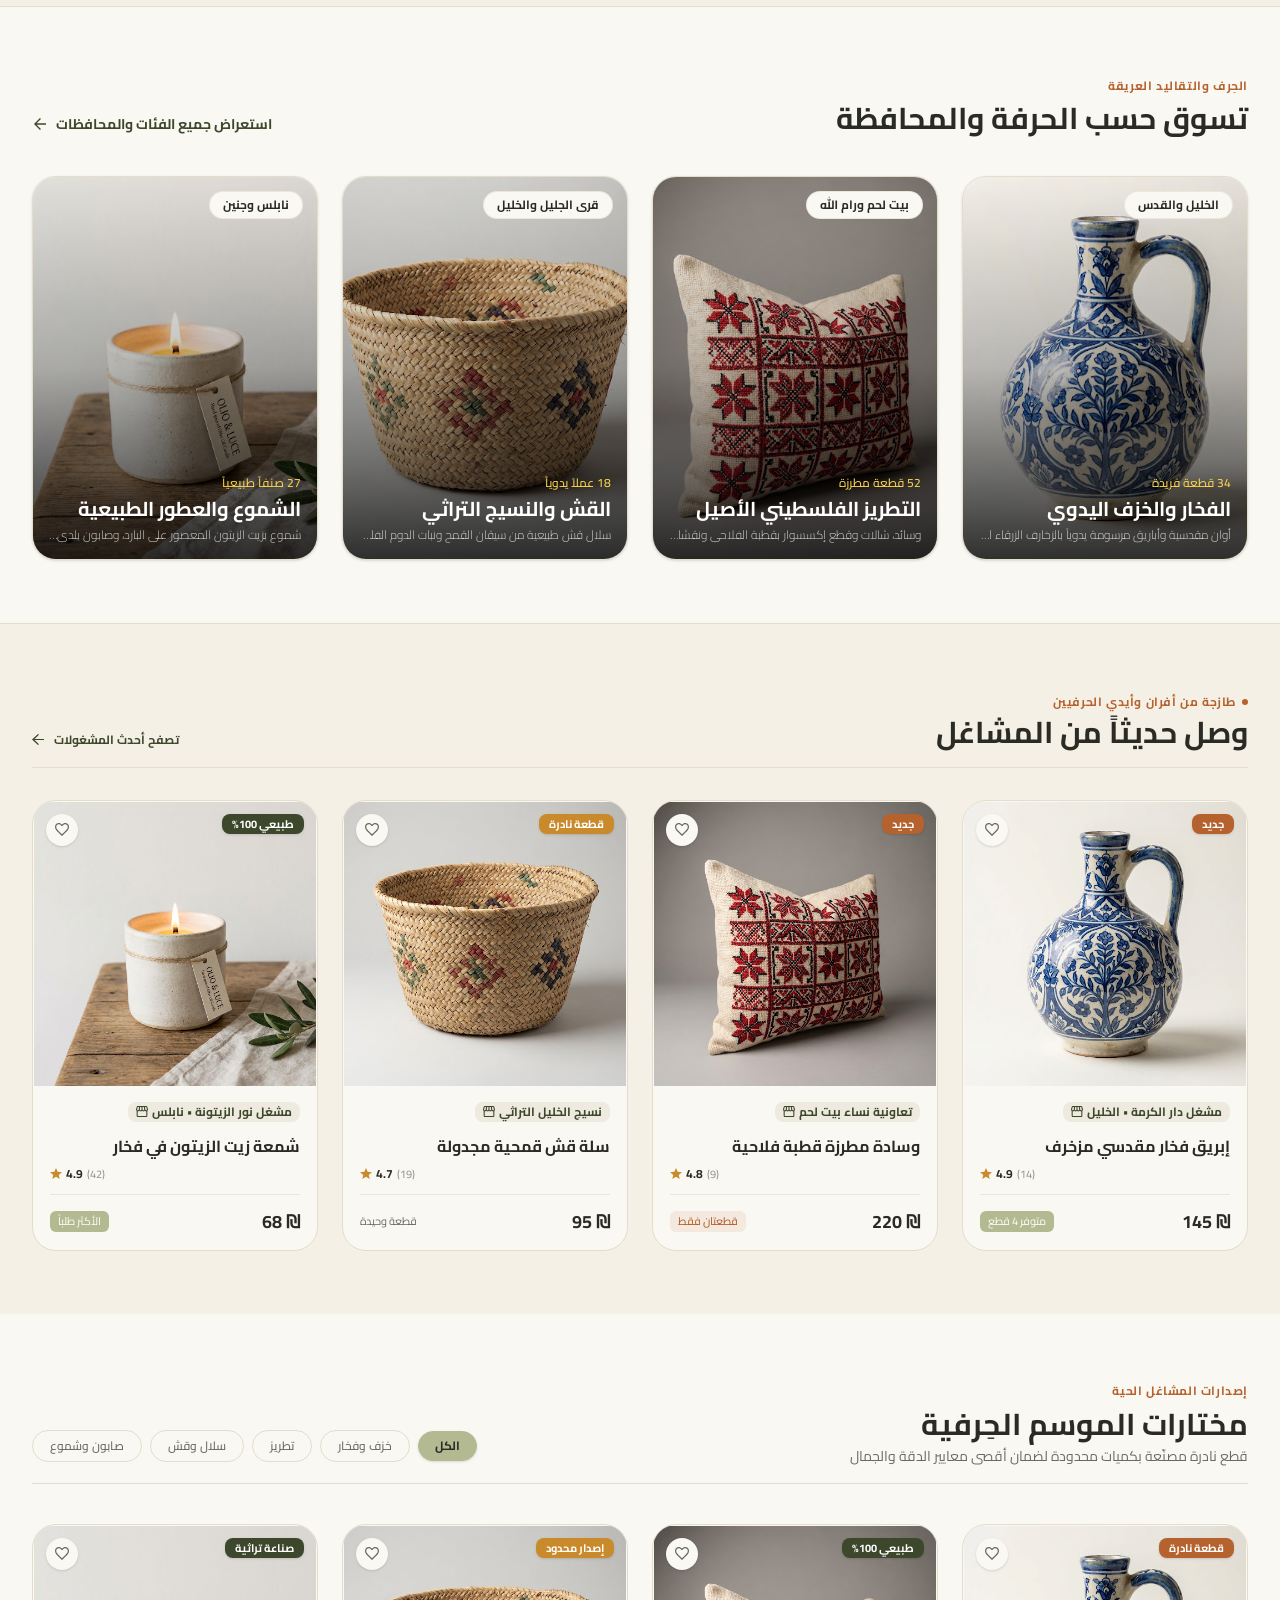
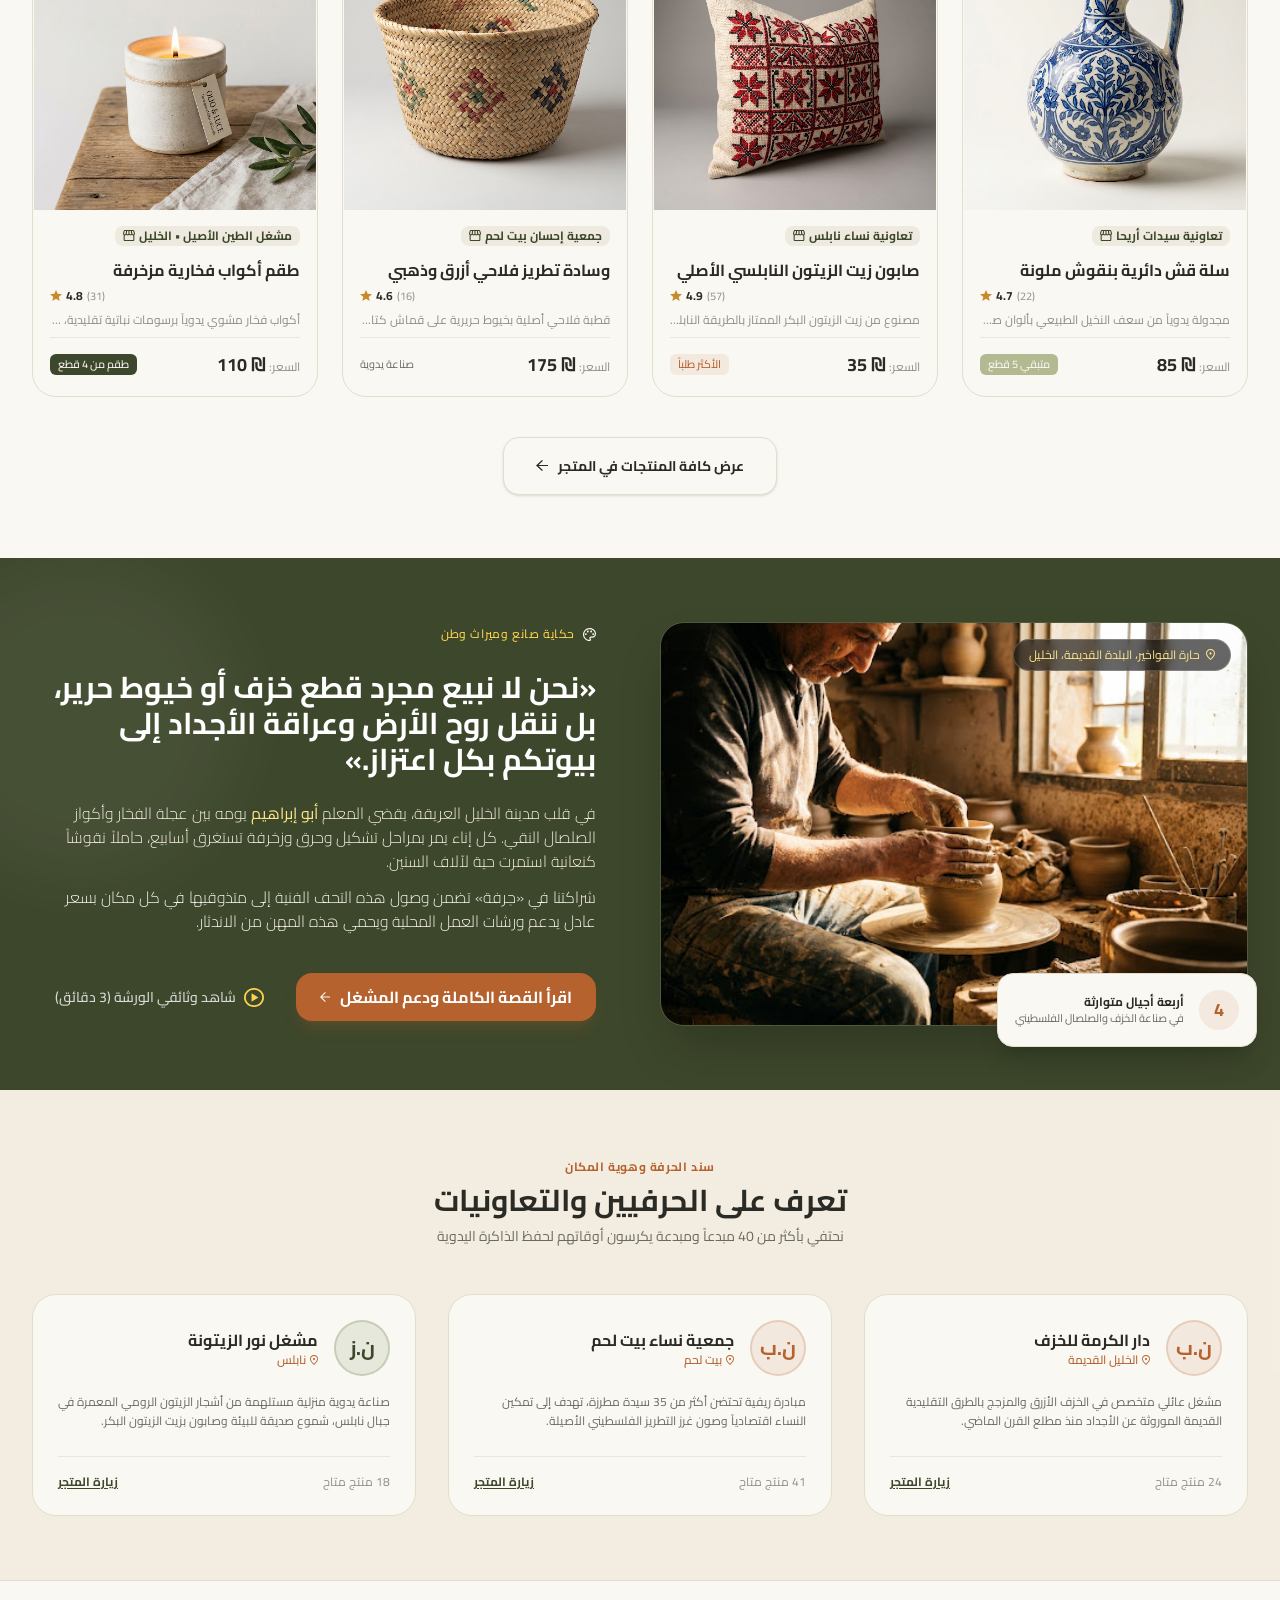
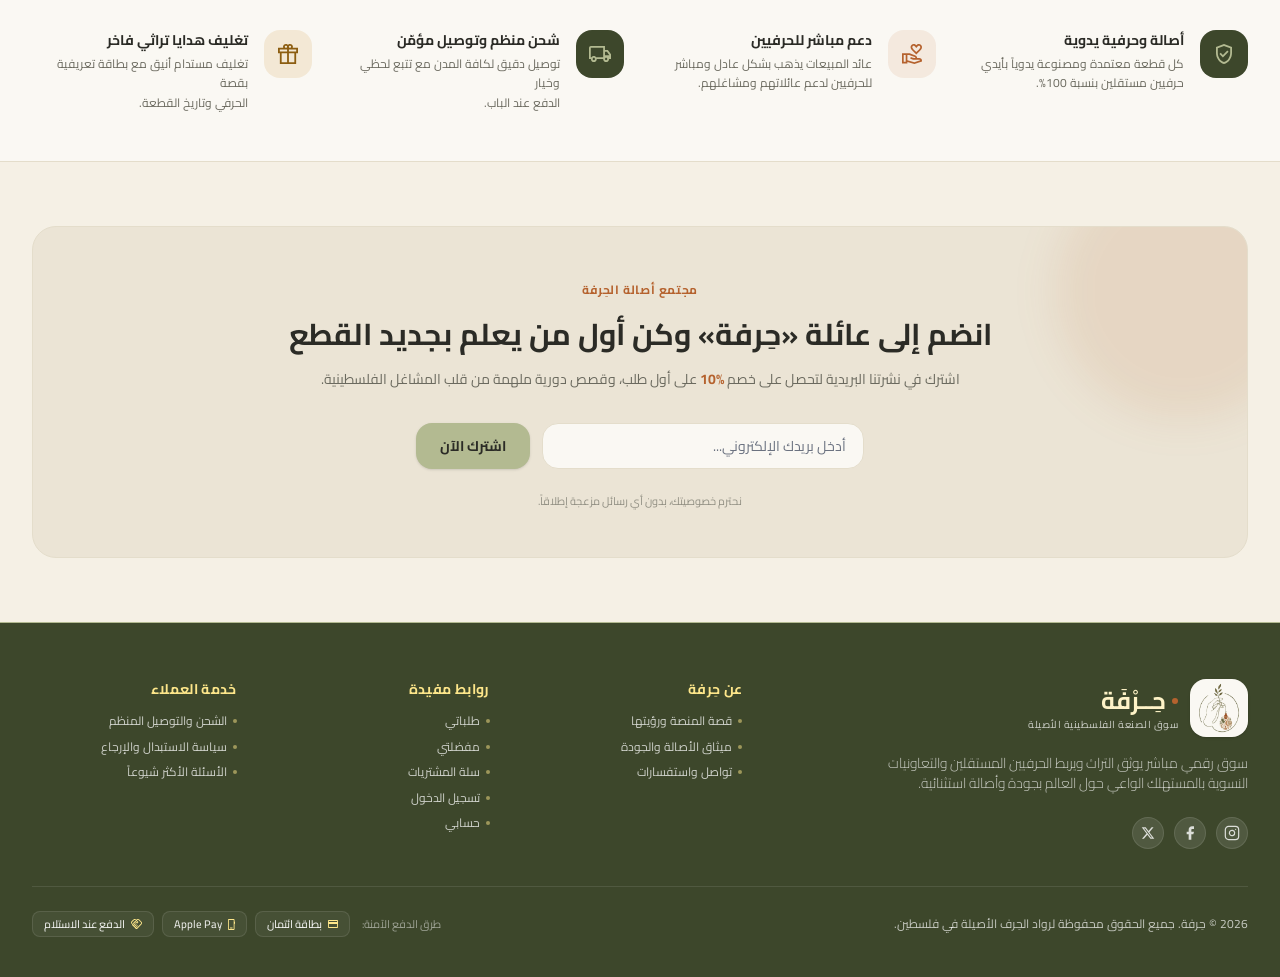
==== commit 1e1eb4a7: "add favorites page" ====
--- a/index.html
+++ b/index.html
@@ -1,4 +1,4 @@
-<!DOCTYPE html>
+﻿<!DOCTYPE html>
 <html lang="ar" dir="rtl" class="scroll-smooth motion-reduce:scroll-auto">
 
 <head>
@@ -70,17 +70,238 @@
           data-node-id="223:3463">
           <a href="#home" class="border-b-2 border-copper pb-1.5 font-bold text-copper">الرئيسية</a>
 
-          <div class="nav-dropdown group relative py-1">
+          <div class="mega-menu group relative py-1">
             <button type="button" class="flex items-center gap-1.5" aria-haspopup="true" aria-expanded="false">
               <span>تسوّق</span>
-              <i data-lucide="chevron-down" class="h-4 w-4 transition-transform duration-200 group-[.nav-dropdown-open]:rotate-180"></i>
+              <i data-lucide="chevron-down" class="h-4 w-4 transition-transform duration-200 group-[.mega-menu-open]:rotate-180"></i>
             </button>
             <div
-              class="nav-dropdown-panel invisible absolute start-0 top-full z-40 mt-2 w-56 origin-top-start rounded-xl border border-line bg-surface p-2 opacity-0 shadow-soft transition-[opacity,transform] duration-150 [transform:scale(.97)] group-[.nav-dropdown-open]:visible group-[.nav-dropdown-open]:opacity-100 group-[.nav-dropdown-open]:[transform:scale(1)]">
-              <a href="browse.html" class="block rounded-lg px-3 py-2 text-sm font-semibold text-ink hover:bg-canvas">حسب المنتج</a>
-              <a href="categories.html" class="block rounded-lg px-3 py-2 text-sm font-semibold text-ink hover:bg-canvas">حسب الحرفة</a>
-              <a href="browse.html?sort=newest#city" class="block rounded-lg px-3 py-2 text-sm font-semibold text-ink hover:bg-canvas">حسب المدينة</a>
-              <a href="browse.html?occasion=all" class="block rounded-lg px-3 py-2 text-sm font-semibold text-ink hover:bg-canvas">حسب المناسبة</a>
+              class="mega-menu-panel invisible absolute start-0 top-full z-40 mt-2 flex w-[720px] origin-top-start overflow-hidden rounded-2xl border border-line bg-surface opacity-0 shadow-soft transition-[opacity,transform] duration-150 [transform:scale(.97)] group-[.mega-menu-open]:visible group-[.mega-menu-open]:opacity-100 group-[.mega-menu-open]:[transform:scale(1)]">
+
+              <ul class="w-56 shrink-0 border-e border-line bg-canvas/60 p-2">
+                <li>
+                  <a href="browse.html?category=pottery" data-mega-category="pottery"
+                    class="mega-category-trigger group/item flex items-center justify-between rounded-xl px-3 py-3 text-sm font-semibold text-ink [&.mega-category-active]:bg-surface [&.mega-category-active]:text-copper">
+                    <span class="flex items-center gap-2.5">
+                      <img src="assets/imgs/mcp/category-ceramics.png" alt="" class="h-8 w-8 shrink-0 rounded-lg object-cover">
+                      الفخار والخزف
+                    </span>
+                    <i data-lucide="chevron-left" class="h-4 w-4 shrink-0 text-muted"></i>
+                  </a>
+                </li>
+                <li>
+                  <a href="browse.html?category=embroidery" data-mega-category="embroidery"
+                    class="mega-category-trigger group/item flex items-center justify-between rounded-xl px-3 py-3 text-sm font-semibold text-ink [&.mega-category-active]:bg-surface [&.mega-category-active]:text-copper">
+                    <span class="flex items-center gap-2.5">
+                      <img src="assets/imgs/mcp/category-embroidery.png" alt="" class="h-8 w-8 shrink-0 rounded-lg object-cover">
+                      التطريز الفلسطيني
+                    </span>
+                    <i data-lucide="chevron-left" class="h-4 w-4 shrink-0 text-muted"></i>
+                  </a>
+                </li>
+                <li>
+                  <a href="browse.html?category=baskets" data-mega-category="baskets"
+                    class="mega-category-trigger group/item flex items-center justify-between rounded-xl px-3 py-3 text-sm font-semibold text-ink [&.mega-category-active]:bg-surface [&.mega-category-active]:text-copper">
+                    <span class="flex items-center gap-2.5">
+                      <img src="assets/imgs/mcp/category-basket.png" alt="" class="h-8 w-8 shrink-0 rounded-lg object-cover">
+                      السلال والقش
+                    </span>
+                    <i data-lucide="chevron-left" class="h-4 w-4 shrink-0 text-muted"></i>
+                  </a>
+                </li>
+                <li>
+                  <a href="browse.html?category=candles-soaps" data-mega-category="candles-soaps"
+                    class="mega-category-trigger group/item flex items-center justify-between rounded-xl px-3 py-3 text-sm font-semibold text-ink [&.mega-category-active]:bg-surface [&.mega-category-active]:text-copper">
+                    <span class="flex items-center gap-2.5">
+                      <img src="assets/imgs/mcp/category-candle.png" alt="" class="h-8 w-8 shrink-0 rounded-lg object-cover">
+                      الشموع والصابون
+                    </span>
+                    <i data-lucide="chevron-left" class="h-4 w-4 shrink-0 text-muted"></i>
+                  </a>
+                </li>
+                <li class="mt-1 border-t border-line pt-1">
+                  <a href="categories.html" class="block rounded-xl px-3 py-2.5 text-xs font-bold text-olive hover:bg-surface">استعراض جميع الفئات</a>
+                </li>
+              </ul>
+
+              <div class="relative min-h-[280px] flex-1 p-5">
+                <div data-mega-panel="pottery" class="mega-panel grid grid-cols-3 gap-3">
+                  <a href="product.html" class="group/card flex flex-col items-center gap-2.5 rounded-xl p-2.5 text-center hover:bg-canvas">
+                    <img src="assets/imgs/mcp/popular-pitcher.png" alt="إبريق مقدسي كنعاني أزرق" class="h-20 w-20 shrink-0 rounded-lg bg-white object-contain p-1.5 shadow-sm transition-transform duration-200 group-hover/card:scale-105">
+                    <span>
+                      <strong class="block text-xs font-bold leading-4 text-ink">إبريق مقدسي كنعاني أزرق</strong>
+                      <small class="mt-1 block text-[11px] text-muted">مشغل دار الكرمة</small>
+                    </span>
+                  </a>
+                  <a href="product.html" class="group/card flex flex-col items-center gap-2.5 rounded-xl p-2.5 text-center hover:bg-canvas">
+                    <img src="assets/imgs/mcp/season-candle.png" alt="شمعة زيت الزيتون في وعاء فخاري يدوي" class="h-20 w-20 shrink-0 rounded-lg bg-white object-contain p-1.5 shadow-sm transition-transform duration-200 group-hover/card:scale-105">
+                    <span>
+                      <strong class="block text-xs font-bold leading-4 text-ink">شمعة زيت الزيتون في وعاء فخاري</strong>
+                      <small class="mt-1 block text-[11px] text-muted">مشغل الطين الأصيل • الخليل</small>
+                    </span>
+                  </a>
+                  <a href="product.html" class="group/card flex flex-col items-center gap-2.5 rounded-xl p-2.5 text-center hover:bg-canvas">
+                    <img src="assets/imgs/mcp/popular-pitcher.png" alt="إبريق مقدسي كنعاني أزرق" class="h-20 w-20 shrink-0 rounded-lg bg-white object-contain p-1.5 shadow-sm transition-transform duration-200 group-hover/card:scale-105">
+                    <span>
+                      <strong class="block text-xs font-bold leading-4 text-ink">إبريق مقدسي كنعاني أزرق</strong>
+                      <small class="mt-1 block text-[11px] text-muted">مشغل دار الكرمة</small>
+                    </span>
+                  </a>
+                  <a href="product.html" class="group/card flex flex-col items-center gap-2.5 rounded-xl p-2.5 text-center hover:bg-canvas">
+                    <img src="assets/imgs/mcp/season-candle.png" alt="شمعة زيت الزيتون في وعاء فخاري يدوي" class="h-20 w-20 shrink-0 rounded-lg bg-white object-contain p-1.5 shadow-sm transition-transform duration-200 group-hover/card:scale-105">
+                    <span>
+                      <strong class="block text-xs font-bold leading-4 text-ink">شمعة زيت الزيتون في وعاء فخاري</strong>
+                      <small class="mt-1 block text-[11px] text-muted">مشغل الطين الأصيل • الخليل</small>
+                    </span>
+                  </a>
+                  <a href="product.html" class="group/card flex flex-col items-center gap-2.5 rounded-xl p-2.5 text-center hover:bg-canvas">
+                    <img src="assets/imgs/mcp/popular-pitcher.png" alt="إبريق مقدسي كنعاني أزرق" class="h-20 w-20 shrink-0 rounded-lg bg-white object-contain p-1.5 shadow-sm transition-transform duration-200 group-hover/card:scale-105">
+                    <span>
+                      <strong class="block text-xs font-bold leading-4 text-ink">إبريق مقدسي كنعاني أزرق</strong>
+                      <small class="mt-1 block text-[11px] text-muted">مشغل دار الكرمة</small>
+                    </span>
+                  </a>
+                  <a href="product.html" class="group/card flex flex-col items-center gap-2.5 rounded-xl p-2.5 text-center hover:bg-canvas">
+                    <img src="assets/imgs/mcp/season-candle.png" alt="شمعة زيت الزيتون في وعاء فخاري يدوي" class="h-20 w-20 shrink-0 rounded-lg bg-white object-contain p-1.5 shadow-sm transition-transform duration-200 group-hover/card:scale-105">
+                    <span>
+                      <strong class="block text-xs font-bold leading-4 text-ink">شمعة زيت الزيتون في وعاء فخاري</strong>
+                      <small class="mt-1 block text-[11px] text-muted">مشغل الطين الأصيل • الخليل</small>
+                    </span>
+                  </a>
+                </div>
+                <div data-mega-panel="embroidery" class="mega-panel hidden grid-cols-3 gap-3">
+                  <a href="product.html" class="group/card flex flex-col items-center gap-2.5 rounded-xl p-2.5 text-center hover:bg-canvas">
+                    <img src="assets/imgs/mcp/popular-cushion.png" alt="وسادة كنعانية محاكة يدوياً" class="h-20 w-20 shrink-0 rounded-lg bg-white object-contain p-1.5 shadow-sm transition-transform duration-200 group-hover/card:scale-105">
+                    <span>
+                      <strong class="block text-xs font-bold leading-4 text-ink">وسادة كنعانية محاكة يدوياً</strong>
+                      <small class="mt-1 block text-[11px] text-muted">سيدات رام الله</small>
+                    </span>
+                  </a>
+                  <a href="product.html" class="group/card flex flex-col items-center gap-2.5 rounded-xl p-2.5 text-center hover:bg-canvas">
+                    <img src="assets/imgs/mcp/season-basket.png" alt="سلة قش فلسطينية من الخليل مجدولة يدوياً" class="h-20 w-20 shrink-0 rounded-lg bg-white object-contain p-1.5 shadow-sm transition-transform duration-200 group-hover/card:scale-105">
+                    <span>
+                      <strong class="block text-xs font-bold leading-4 text-ink">سلة قش فلسطينية من الخليل</strong>
+                      <small class="mt-1 block text-[11px] text-muted">جمعية إحسان بيت لحم</small>
+                    </span>
+                  </a>
+                  <a href="product.html" class="group/card flex flex-col items-center gap-2.5 rounded-xl p-2.5 text-center hover:bg-canvas">
+                    <img src="assets/imgs/mcp/popular-cushion.png" alt="وسادة كنعانية محاكة يدوياً" class="h-20 w-20 shrink-0 rounded-lg bg-white object-contain p-1.5 shadow-sm transition-transform duration-200 group-hover/card:scale-105">
+                    <span>
+                      <strong class="block text-xs font-bold leading-4 text-ink">وسادة كنعانية محاكة يدوياً</strong>
+                      <small class="mt-1 block text-[11px] text-muted">سيدات رام الله</small>
+                    </span>
+                  </a>
+                  <a href="product.html" class="group/card flex flex-col items-center gap-2.5 rounded-xl p-2.5 text-center hover:bg-canvas">
+                    <img src="assets/imgs/mcp/season-basket.png" alt="سلة قش فلسطينية من الخليل مجدولة يدوياً" class="h-20 w-20 shrink-0 rounded-lg bg-white object-contain p-1.5 shadow-sm transition-transform duration-200 group-hover/card:scale-105">
+                    <span>
+                      <strong class="block text-xs font-bold leading-4 text-ink">سلة قش فلسطينية من الخليل</strong>
+                      <small class="mt-1 block text-[11px] text-muted">جمعية إحسان بيت لحم</small>
+                    </span>
+                  </a>
+                  <a href="product.html" class="group/card flex flex-col items-center gap-2.5 rounded-xl p-2.5 text-center hover:bg-canvas">
+                    <img src="assets/imgs/mcp/popular-cushion.png" alt="وسادة كنعانية محاكة يدوياً" class="h-20 w-20 shrink-0 rounded-lg bg-white object-contain p-1.5 shadow-sm transition-transform duration-200 group-hover/card:scale-105">
+                    <span>
+                      <strong class="block text-xs font-bold leading-4 text-ink">وسادة كنعانية محاكة يدوياً</strong>
+                      <small class="mt-1 block text-[11px] text-muted">سيدات رام الله</small>
+                    </span>
+                  </a>
+                  <a href="product.html" class="group/card flex flex-col items-center gap-2.5 rounded-xl p-2.5 text-center hover:bg-canvas">
+                    <img src="assets/imgs/mcp/season-basket.png" alt="سلة قش فلسطينية من الخليل مجدولة يدوياً" class="h-20 w-20 shrink-0 rounded-lg bg-white object-contain p-1.5 shadow-sm transition-transform duration-200 group-hover/card:scale-105">
+                    <span>
+                      <strong class="block text-xs font-bold leading-4 text-ink">سلة قش فلسطينية من الخليل</strong>
+                      <small class="mt-1 block text-[11px] text-muted">جمعية إحسان بيت لحم</small>
+                    </span>
+                  </a>
+                </div>
+                <div data-mega-panel="baskets" class="mega-panel hidden grid-cols-3 gap-3">
+                  <a href="product.html" class="group/card flex flex-col items-center gap-2.5 rounded-xl p-2.5 text-center hover:bg-canvas">
+                    <img src="assets/imgs/mcp/popular-basket.png" alt="سلة طعام قشية بزخارف ملونة" class="h-20 w-20 shrink-0 rounded-lg bg-white object-contain p-1.5 shadow-sm transition-transform duration-200 group-hover/card:scale-105">
+                    <span>
+                      <strong class="block text-xs font-bold leading-4 text-ink">سلة طعام قشية بزخارف ملونة</strong>
+                      <small class="mt-1 block text-[11px] text-muted">تعاونية الأغوار</small>
+                    </span>
+                  </a>
+                  <a href="product.html" class="group/card flex flex-col items-center gap-2.5 rounded-xl p-2.5 text-center hover:bg-canvas">
+                    <img src="assets/imgs/mcp/season-pitcher.png" alt="إبريق فخار مقدسي مزخرف يدوياً" class="h-20 w-20 shrink-0 rounded-lg bg-white object-contain p-1.5 shadow-sm transition-transform duration-200 group-hover/card:scale-105">
+                    <span>
+                      <strong class="block text-xs font-bold leading-4 text-ink">إبريق فخار مقدسي مزخرف يدوياً</strong>
+                      <small class="mt-1 block text-[11px] text-muted">تعاونية سيدات أريحا</small>
+                    </span>
+                  </a>
+                  <a href="product.html" class="group/card flex flex-col items-center gap-2.5 rounded-xl p-2.5 text-center hover:bg-canvas">
+                    <img src="assets/imgs/mcp/popular-basket.png" alt="سلة طعام قشية بزخارف ملونة" class="h-20 w-20 shrink-0 rounded-lg bg-white object-contain p-1.5 shadow-sm transition-transform duration-200 group-hover/card:scale-105">
+                    <span>
+                      <strong class="block text-xs font-bold leading-4 text-ink">سلة طعام قشية بزخارف ملونة</strong>
+                      <small class="mt-1 block text-[11px] text-muted">تعاونية الأغوار</small>
+                    </span>
+                  </a>
+                  <a href="product.html" class="group/card flex flex-col items-center gap-2.5 rounded-xl p-2.5 text-center hover:bg-canvas">
+                    <img src="assets/imgs/mcp/season-pitcher.png" alt="إبريق فخار مقدسي مزخرف يدوياً" class="h-20 w-20 shrink-0 rounded-lg bg-white object-contain p-1.5 shadow-sm transition-transform duration-200 group-hover/card:scale-105">
+                    <span>
+                      <strong class="block text-xs font-bold leading-4 text-ink">إبريق فخار مقدسي مزخرف يدوياً</strong>
+                      <small class="mt-1 block text-[11px] text-muted">تعاونية سيدات أريحا</small>
+                    </span>
+                  </a>
+                  <a href="product.html" class="group/card flex flex-col items-center gap-2.5 rounded-xl p-2.5 text-center hover:bg-canvas">
+                    <img src="assets/imgs/mcp/popular-basket.png" alt="سلة طعام قشية بزخارف ملونة" class="h-20 w-20 shrink-0 rounded-lg bg-white object-contain p-1.5 shadow-sm transition-transform duration-200 group-hover/card:scale-105">
+                    <span>
+                      <strong class="block text-xs font-bold leading-4 text-ink">سلة طعام قشية بزخارف ملونة</strong>
+                      <small class="mt-1 block text-[11px] text-muted">تعاونية الأغوار</small>
+                    </span>
+                  </a>
+                  <a href="product.html" class="group/card flex flex-col items-center gap-2.5 rounded-xl p-2.5 text-center hover:bg-canvas">
+                    <img src="assets/imgs/mcp/season-pitcher.png" alt="إبريق فخار مقدسي مزخرف يدوياً" class="h-20 w-20 shrink-0 rounded-lg bg-white object-contain p-1.5 shadow-sm transition-transform duration-200 group-hover/card:scale-105">
+                    <span>
+                      <strong class="block text-xs font-bold leading-4 text-ink">إبريق فخار مقدسي مزخرف يدوياً</strong>
+                      <small class="mt-1 block text-[11px] text-muted">تعاونية سيدات أريحا</small>
+                    </span>
+                  </a>
+                </div>
+                <div data-mega-panel="candles-soaps" class="mega-panel hidden grid-cols-3 gap-3">
+                  <a href="product.html" class="group/card flex flex-col items-center gap-2.5 rounded-xl p-2.5 text-center hover:bg-canvas">
+                    <img src="assets/imgs/mcp/popular-candle.png" alt="شمعة زيت زيتون في فخار ريفي" class="h-20 w-20 shrink-0 rounded-lg bg-white object-contain p-1.5 shadow-sm transition-transform duration-200 group-hover/card:scale-105">
+                    <span>
+                      <strong class="block text-xs font-bold leading-4 text-ink">شمعة زيت زيتون في فخار ريفي</strong>
+                      <small class="mt-1 block text-[11px] text-muted">معصرة برقين</small>
+                    </span>
+                  </a>
+                  <a href="product.html" class="group/card flex flex-col items-center gap-2.5 rounded-xl p-2.5 text-center hover:bg-canvas">
+                    <img src="assets/imgs/mcp/season-cushion.png" alt="وسادة تطريز فلسطيني يدوي خيوط حرير" class="h-20 w-20 shrink-0 rounded-lg bg-white object-contain p-1.5 shadow-sm transition-transform duration-200 group-hover/card:scale-105">
+                    <span>
+                      <strong class="block text-xs font-bold leading-4 text-ink">وسادة تطريز خيوط حرير طبيعي</strong>
+                      <small class="mt-1 block text-[11px] text-muted">تعاونية نساء نابلس</small>
+                    </span>
+                  </a>
+                  <a href="product.html" class="group/card flex flex-col items-center gap-2.5 rounded-xl p-2.5 text-center hover:bg-canvas">
+                    <img src="assets/imgs/mcp/popular-candle.png" alt="شمعة زيت زيتون في فخار ريفي" class="h-20 w-20 shrink-0 rounded-lg bg-white object-contain p-1.5 shadow-sm transition-transform duration-200 group-hover/card:scale-105">
+                    <span>
+                      <strong class="block text-xs font-bold leading-4 text-ink">شمعة زيت زيتون في فخار ريفي</strong>
+                      <small class="mt-1 block text-[11px] text-muted">معصرة برقين</small>
+                    </span>
+                  </a>
+                  <a href="product.html" class="group/card flex flex-col items-center gap-2.5 rounded-xl p-2.5 text-center hover:bg-canvas">
+                    <img src="assets/imgs/mcp/season-cushion.png" alt="وسادة تطريز فلسطيني يدوي خيوط حرير" class="h-20 w-20 shrink-0 rounded-lg bg-white object-contain p-1.5 shadow-sm transition-transform duration-200 group-hover/card:scale-105">
+                    <span>
+                      <strong class="block text-xs font-bold leading-4 text-ink">وسادة تطريز خيوط حرير طبيعي</strong>
+                      <small class="mt-1 block text-[11px] text-muted">تعاونية نساء نابلس</small>
+                    </span>
+                  </a>
+                  <a href="product.html" class="group/card flex flex-col items-center gap-2.5 rounded-xl p-2.5 text-center hover:bg-canvas">
+                    <img src="assets/imgs/mcp/popular-candle.png" alt="شمعة زيت زيتون في فخار ريفي" class="h-20 w-20 shrink-0 rounded-lg bg-white object-contain p-1.5 shadow-sm transition-transform duration-200 group-hover/card:scale-105">
+                    <span>
+                      <strong class="block text-xs font-bold leading-4 text-ink">شمعة زيت زيتون في فخار ريفي</strong>
+                      <small class="mt-1 block text-[11px] text-muted">معصرة برقين</small>
+                    </span>
+                  </a>
+                  <a href="product.html" class="group/card flex flex-col items-center gap-2.5 rounded-xl p-2.5 text-center hover:bg-canvas">
+                    <img src="assets/imgs/mcp/season-cushion.png" alt="وسادة تطريز فلسطيني يدوي خيوط حرير" class="h-20 w-20 shrink-0 rounded-lg bg-white object-contain p-1.5 shadow-sm transition-transform duration-200 group-hover/card:scale-105">
+                    <span>
+                      <strong class="block text-xs font-bold leading-4 text-ink">وسادة تطريز خيوط حرير طبيعي</strong>
+                      <small class="mt-1 block text-[11px] text-muted">تعاونية نساء نابلس</small>
+                    </span>
+                  </a>
+                </div>
+              </div>
             </div>
           </div>
 
@@ -103,6 +324,7 @@
               class="absolute right-[5.42px] top-[2.33px] h-2 w-2 rounded-full bg-copper"></span></button>
           <button class="flex h-[30px] w-[30px] items-center justify-center rounded-full" aria-label="المشاهدة"><img
               src="assets/imgs/mcp/header-eye.svg" alt="" class="h-[14.032px] w-[14.208px]"></button>
+          <a href="favorites.html" class="flex h-[30px] w-[30px] items-center justify-center rounded-full" aria-label="مفضلتي"><i data-lucide="heart" class="h-[18px] w-[18px]"></i></a>
           <button id="cartButton"
             class="relative flex h-[30px] w-[86.208px] items-center justify-center gap-2.5 rounded-full border border-olive bg-olive px-[11px] text-surface"
             aria-label="سلة المشتريات">
@@ -141,10 +363,11 @@
             <i data-lucide="chevron-down" class="h-4 w-4 transition-transform duration-200"></i>
           </button>
           <div class="mobile-nav-dropdown-panel hidden ps-4">
-            <a href="browse.html" class="block py-2 text-muted">حسب المنتج</a>
-            <a href="categories.html" class="block py-2 text-muted">حسب الحرفة</a>
-            <a href="browse.html?sort=newest#city" class="block py-2 text-muted">حسب المدينة</a>
-            <a href="browse.html?occasion=all" class="block py-2 text-muted">حسب المناسبة</a>
+            <a href="browse.html?category=pottery" class="block py-2 text-muted">الفخار والخزف</a>
+            <a href="browse.html?category=embroidery" class="block py-2 text-muted">التطريز الفلسطيني</a>
+            <a href="browse.html?category=baskets" class="block py-2 text-muted">السلال والقش</a>
+            <a href="browse.html?category=candles-soaps" class="block py-2 text-muted">الشموع والصابون</a>
+            <a href="categories.html" class="block py-2 font-bold text-olive">استعراض جميع الفئات</a>
           </div>
         </div>
 
@@ -152,6 +375,7 @@
         <a href="browse.html?sale=1" class="py-2">العروض</a>
         <a href="#season" class="py-2">مختارات الموسم</a>
         <a href="#artisans" class="py-2">حكايات حِرفة</a>
+        <a href="favorites.html" class="py-2">مفضلتي</a>
       </nav>
     </div>
   </header>
@@ -1044,6 +1268,8 @@
           <ul class="flex w-full flex-col gap-[9.5px] text-xs leading-4 text-white/75">
             <li><a href="orders.html" class="flex items-center justify-start gap-1.5"><i
                   class="h-1 w-1 rounded-full bg-[#fde68a]/50"></i><span>طلباتي</span></a></li>
+            <li><a href="favorites.html" class="flex items-center justify-start gap-1.5"><i
+                  class="h-1 w-1 rounded-full bg-[#fde68a]/50"></i><span>مفضلتي</span></a></li>
             <li><a href="cart.html" class="flex items-center justify-start gap-1.5"><i
                   class="h-1 w-1 rounded-full bg-[#fde68a]/50"></i><span>سلة المشتريات</span></a></li>
             <li><a href="login.html" class="flex items-center justify-start gap-1.5"><i
